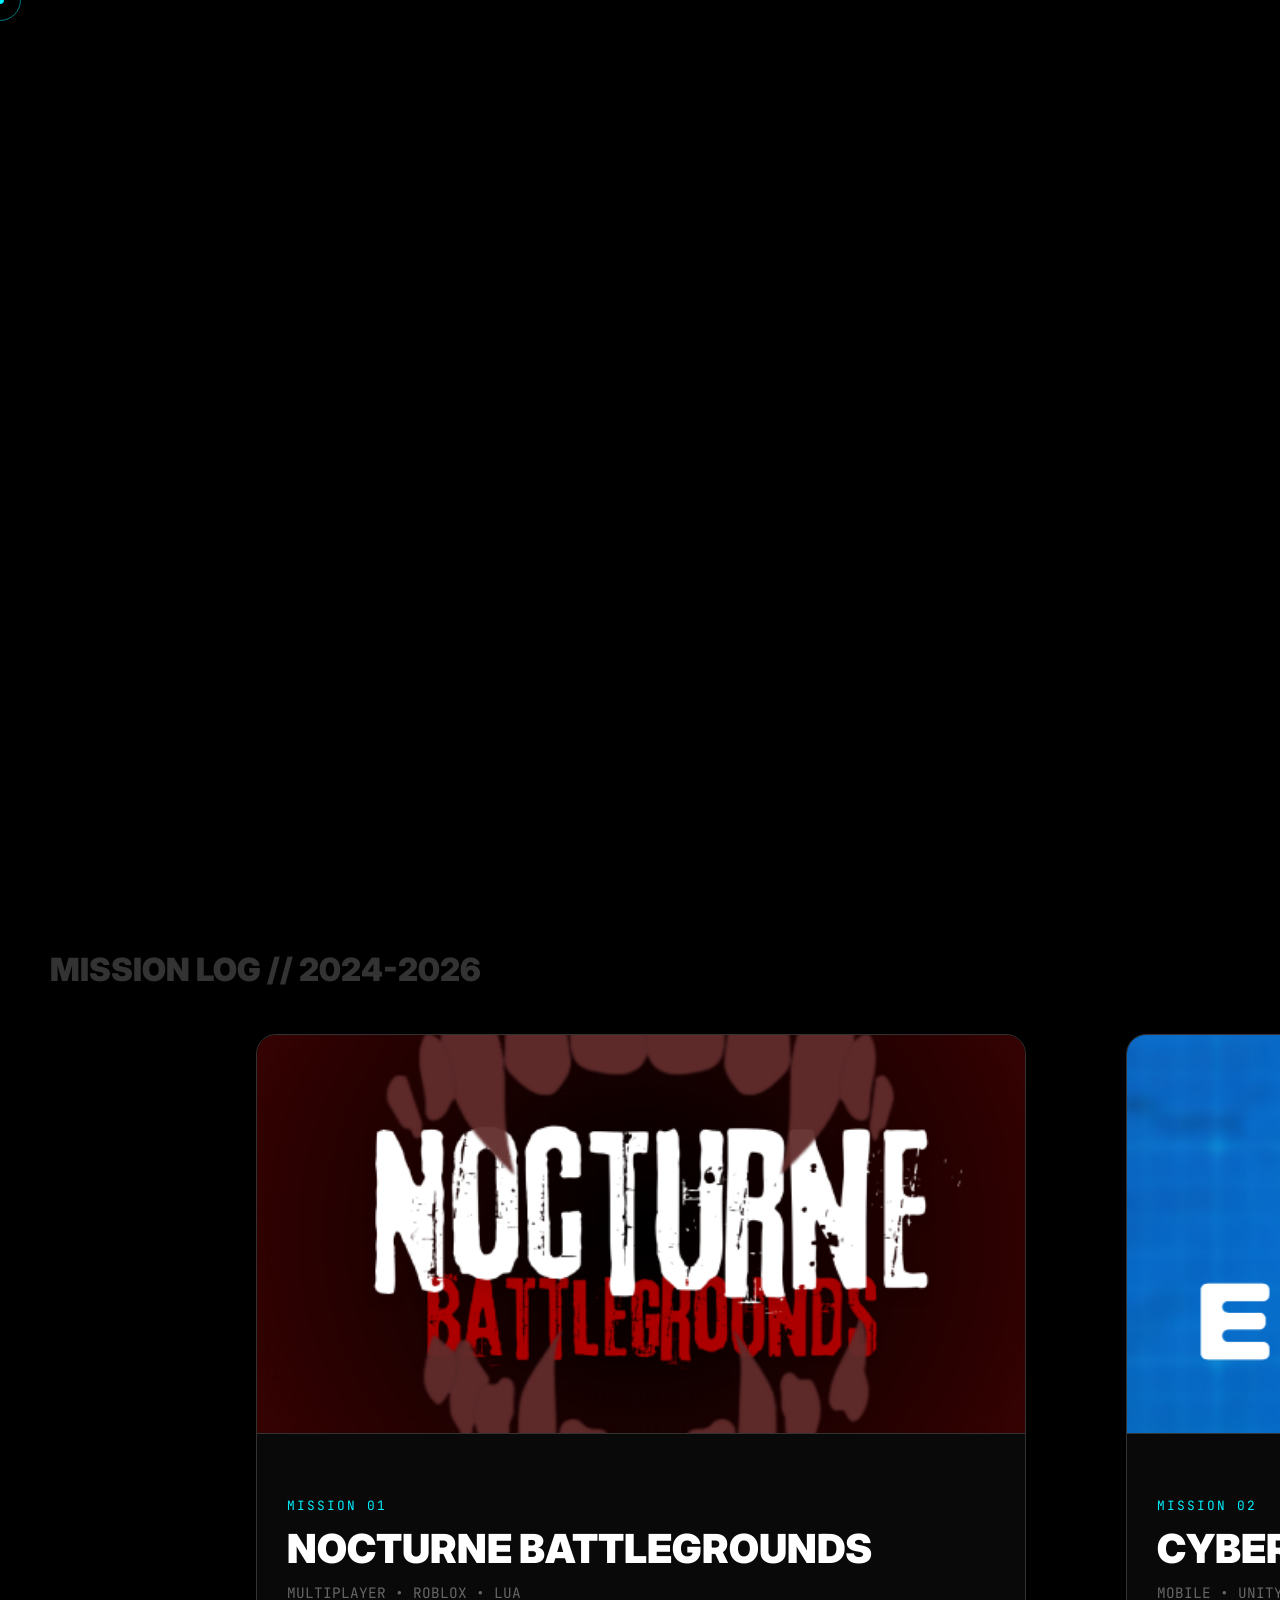
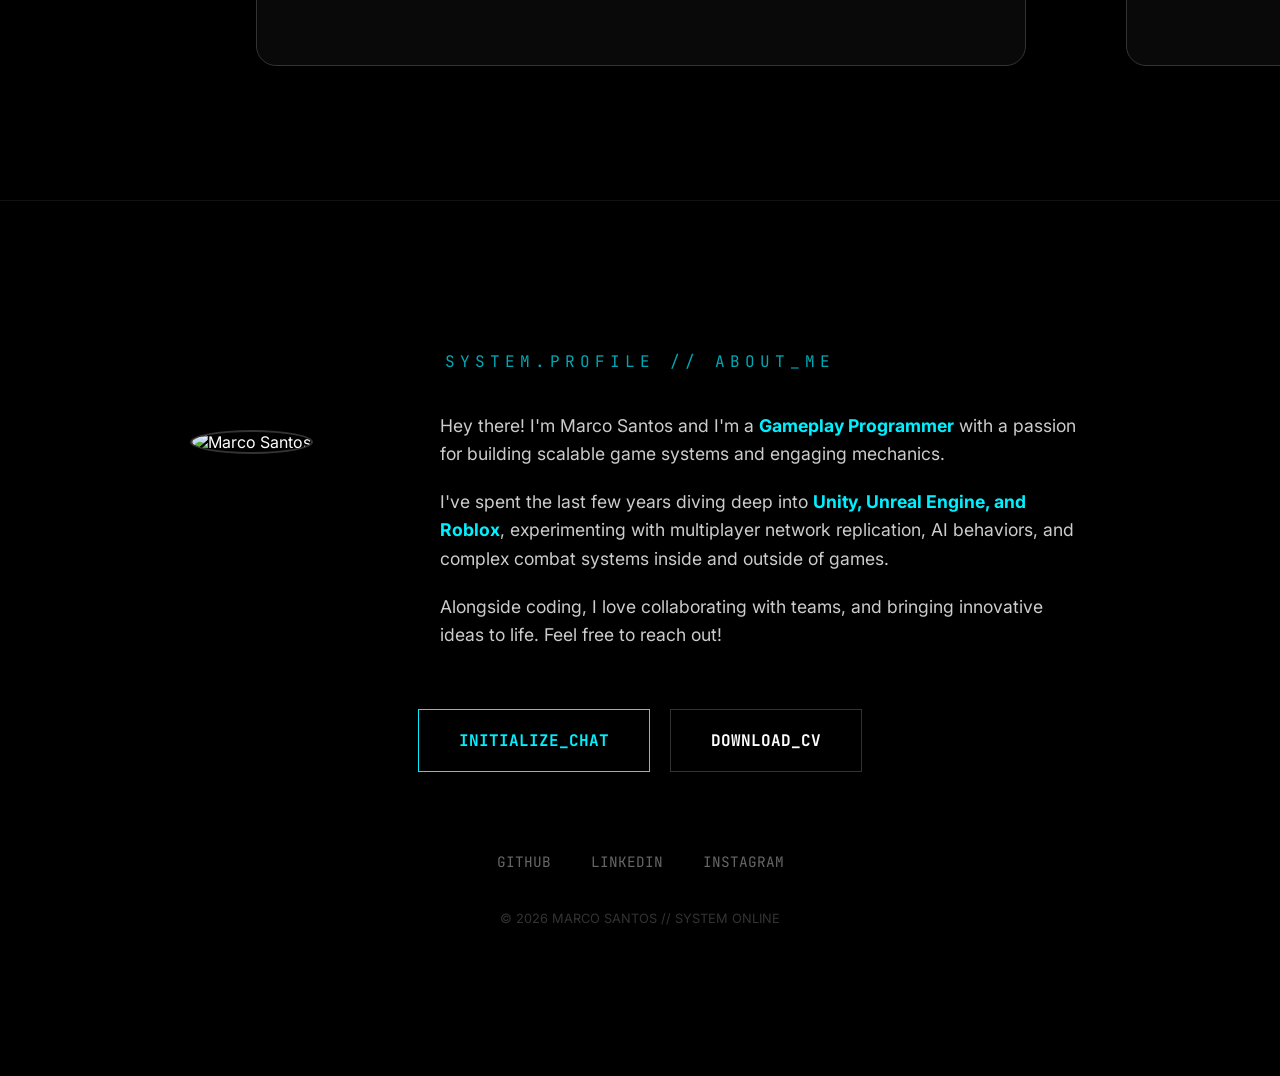
==== index.html @ 6dc05b07 "Mobile Index v2" ====
<!DOCTYPE html>
<html lang="pt">
<head>
    <meta charset="UTF-8">
    <meta name="viewport" content="width=device-width, initial-scale=1.0">
    <title>Marco Santos | Gameplay Programmer</title>
    
    <link rel="preconnect" href="https://fonts.googleapis.com">
    <link href="https://fonts.googleapis.com/css2?family=Inter:wght@900&family=JetBrains+Mono:wght@400;700&display=swap" rel="stylesheet">
    
    <script src="https://cdnjs.cloudflare.com/ajax/libs/gsap/3.12.2/gsap.min.js"></script>
    <script src="https://cdnjs.cloudflare.com/ajax/libs/gsap/3.12.2/ScrollTrigger.min.js"></script>

    <style>
        /* --- 1. BASE --- */
        body {
            margin: 0; padding: 0;
            background-color: #000000;
            color: white;
            font-family: 'Inter', sans-serif;
            overflow-x: hidden; /* Importante para o scroll horizontal não criar barra em baixo */
            opacity: 0; animation: fadeInPage 1.5s ease-out forwards;
        }

        @keyframes fadeInPage { to { opacity: 1; } }

        /* --- 2. HERO WRAPPER (INTRO) --- */
        .hero-wrapper {
            height: 100vh;
            width: 100%;
            position: relative;
            display: flex;
            justify-content: center;
            align-items: flex-end;
            overflow: hidden;
            z-index: 10; /* Fica por cima inicialmente */
        }

        .loading-screen {
            position: fixed; top: 0; left: 0; width: 100%; height: 100%;
            background: #000; z-index: 9999;
            display: flex; justify-content: center; align-items: center;
            transition: opacity 0.5s ease; pointer-events: none;
        }
        .loading-bar {
            width: 0%; height: 2px; background: #00f0ff;
            box-shadow: 0 0 10px #00f0ff;
            transition: width 0.5s ease;
        }

        /* Elementos da Intro (Iguais ao anterior) */
        .spotlight {
            position: absolute;
            top: 50%;
            left: 50%;
            transform: translate(-50%, -50%);
            width: 750px;
            height: 750px;
            border-radius: 50%;
            pointer-events: none;
            z-index: 0;

            background: radial-gradient(
                circle,
                rgba(0, 80, 255, 0.6) 0%,
                rgba(0, 80, 255, 0.4) 30%,
                rgba(0, 80, 255, 0.15) 55%,
                transparent 70%
            );
        }
        .character-container {
            position: relative; z-index: 1; height: 90vh; width: auto;
            display: flex; align-items: flex-end; pointer-events: none; will-change: transform;
        }
        .character-img { height: 100%; width: auto; filter: drop-shadow(0 0 15px rgba(0,0,0,0.9)); }
        
        .hero-title {
            position: absolute;
            top: 45%;
            left: 0;           /* Encosta à esquerda */
            width: 100%;       /* Ocupa a largura total do ecrã */
            text-align: center; /* O texto centra-se automaticamente */
            transform: translateY(-50%); /* Centra só verticalmente */
            
            /* O resto mantém igual */
            font-size: 18vw; 
            line-height: 0.8; 
            margin: 0; 
            color: #ffffff;
            z-index: 2; 
            white-space: nowrap; 
            pointer-events: none;
            will-change: transform;
        }
        .role-badge {
            position: absolute; 
            bottom: 120px; /* Mudado de 50px para 120px para dar espaço à seta */
            left: 22%; 
            transform: translateX(-50%);
            z-index: 3; 
            font-family: 'JetBrains Mono', monospace; 
            color: #00f0ff;
            font-size: 1rem; 
            letter-spacing: 4px; 
            text-shadow: 0 0 10px rgba(0, 240, 255, 0.5);
        }
        /* Card FM */
        .profile-card {
            position: absolute; top: 50%; right: 15%; transform: translateY(-50%);
            width: 350px; opacity: 0; z-index: 4; font-family: 'JetBrains Mono', monospace;
        }
        .profile-header { border-bottom: 2px solid #00f0ff; margin-bottom: 20px; padding-bottom: 10px; }
        .profile-name { font-size: 1.5rem; font-weight: 700; color: white; }
        .profile-sub { font-size: 0.8rem; color: #888; letter-spacing: 2px; }
        .skills-list { display: flex; flex-wrap: wrap; gap: 10px; }
        .skill-tag {
            background: rgba(0, 240, 255, 0.1); border: 1px solid #00f0ff; color: #00f0ff;
            padding: 8px 12px; font-size: 0.9rem; font-weight: bold; border-radius: 4px;
        }

        /* --- 3. NOVA SECÇÃO: PROJETOS (HORIZONTAL) --- */
        .projects-section {
            width: 100%;
            height: 100vh; /* Ocupa o ecrã todo */
            background-color: #000000; /* Um pouco mais escuro para contraste */
            display: flex;
            align-items: center;
            overflow: hidden; /* Esconde o que está fora do ecrã */
            position: relative;
            z-index: 5;
            transition: background-color 1s ease; 
            perspective: 1000px; /* Necessário para o 3D Tilt */
        }

        .code-particles-container {
            position: absolute; top: 0; left: 0; width: 100%; height: 100%;
            pointer-events: none; z-index: 1; overflow: hidden;
        }

        .code-particle {
            position: absolute;
            color: rgba(0, 240, 255, 0.15);
            font-family: 'JetBrains Mono', monospace; font-size: 0.8rem;
            user-select: none; white-space: nowrap;
        }

        .section-header {
            position: absolute;
            top: 50px; left: 50px;
            font-family: 'Inter', sans-serif;
            font-size: 2rem;
            color: #333;
            text-transform: uppercase;
            font-weight: 900;
            z-index: 20;
        }

        /* O contentor comprido que vai deslizar */
        .horizontal-wrapper {
            display: flex;
            gap: 100px; /* Espaço entre cartões */
            width: max-content;
        }

        /* NOVO: Estilo para os Links (<a>) que envolvem os cartões */
        .horizontal-wrapper > a {
            display: block;        /* Comporta-se como uma caixa */
            text-decoration: none; /* Remove sublinhados */
            flex-shrink: 0;        /* Impede que encolham */
            outline: none;
        }

        /* As margens de alinhamento passam para os LINKS */
        .horizontal-wrapper > a:first-child {
            margin-left: 20vw; /* Empurra o primeiro link */
        }

        .horizontal-wrapper > a:last-child {
            margin-right: 20vw; /* Dá espaço ao último link */
        }

        /* O Cartão do Jogo */
        .game-card {
            width: 60vw; /* Largura grande */
            max-width: 800px;
            height: 70vh;
            background: #0a0a0a;
            border: 1px solid #333;
            border-radius: 20px;
            position: relative;
            display: flex;
            flex-direction: column;
            transition: transform 0.3s;
            overflow: hidden;
            flex-shrink: 0; /* Impede que encolham */
            transform-style: preserve-3d; /* Permite elementos 3D */
            z-index: 10; /* Garante que fica à frente das partículas */
            will-change: transform;
            background: rgba(10, 10, 10, 0.95); /* Ligeiramente transparente para ver o glow */
            margin: 0 !important;
        }

        .game-card:first-child {
            margin-left: 20vw; /* (100vw ecrã - 60vw cartão) / 2 = 20vw */
        }

        /* 3. Empurra o ÚLTIMO cartão para ter espaço no fim */
        .game-card:last-child {
            margin-right: 20vw;
        }

        .game-card:hover { border-color: #00f0ff; box-shadow: 0 0 30px rgba(0, 240, 255, 0.1); }

        /* Imagem do Jogo */
        .game-image {
            height: 70%;
            width: 100%;
            background-color: #151515; /* Cor de fundo caso não tenhas img ainda */
            background-size: cover;
            background-position: center;
            border-bottom: 1px solid #333;
        }

        /* Info do Jogo */
        .game-info {
            padding: 30px;
            height: 30%;
            display: flex;
            flex-direction: column;
            justify-content: center;
            font-family: 'JetBrains Mono', monospace;
        }

        .game-number { color: #00f0ff; font-size: 0.8rem; letter-spacing: 2px; margin-bottom: 10px; }
        .game-title { font-family: 'Inter', sans-serif; font-size: 2.5rem; font-weight: 900; margin: 0; color: white; text-transform: uppercase; }
        .game-tags { margin-top: 10px; color: #666; font-size: 0.9rem; }

        /* Adiciona isto ao CSS */

        /* Otimização para a Silhueta e Títulos */
        .character-container, .character-img, .hero-title, .spotlight {
            /* Diz ao browser que isto vai mexer, para ele preparar a renderização */
            will-change: transform;
            /* Evita tremores em ecrãs de alta resolução */
            backface-visibility: hidden;
            -webkit-font-smoothing: antialiased;
        }

        /* Otimização para os Cartões dos Jogos (Scroll Horizontal) */
        .game-card {
            will-change: transform;
            /* Garante que o cartão está numa camada separada */
            transform: translateZ(0); 
        }

        /* --- SECÇÃO 4: FOOTER --- */
    .footer-section {
        width: 100%;
        height: auto;
        background-color: #000000;
        position: relative;
        z-index: 10;
        
        /* MUDANÇA 1: Puxa o footer para cima para comer o espaço vazio dos projetos */
        /* Como os cartões ocupam 70vh, sobram 15vh em baixo. Puxamos -15vh para colar. */
        margin-top: -50vh; 
        
        /* MUDANÇA 2: Reduzimos o padding do topo para o texto não ficar longe */
        padding: 50px 0 100px 0; 
        
        display: flex;
        justify-content: center;
        border-top: 1px solid #111; /* Opcional: Linha subtil a separar */
    }

    .footer-content {
        text-align: center;
        width: 100%;
        max-width: 1200px;
    }

    .footer-header {
        font-family: 'JetBrains Mono', monospace;
        color: #00f0ff;
        font-size: 1rem;
        letter-spacing: 5px;
        margin-bottom: 20px;
        opacity: 0.7;
    }

    .footer-cta {
        font-size: 8vw; /* Gigante e responsivo */
        line-height: 0.9;
        margin: 0 0 50px 0;
        color: white;
        text-transform: uppercase;
        font-weight: 900;
    }

    /* BOTÕES */
    .footer-actions {
        display: flex;
        justify-content: center;
        gap: 20px;
        margin-bottom: 80px;
    }

    .action-btn {
        position: relative;
        padding: 20px 40px;
        font-family: 'JetBrains Mono', monospace;
        text-decoration: none;
        font-weight: bold;
        text-transform: uppercase;
        overflow: hidden;
        transition: 0.3s;
        border: 1px solid #333;
    }

    /* Botão Principal (Email) */
    .primary {
        background: transparent;
        color: #00f0ff;
        border-color: #00f0ff;
    }

    .primary:hover {
        background: #00f0ff;
        color: #000;
        box-shadow: 0 0 30px rgba(0, 240, 255, 0.4);
    }

    /* Botão Secundário (CV) */
    .secondary {
        background: transparent;
        color: white;
    }

    .secondary:hover {
        background: white;
        color: black;
    }

    /* LINKS SOCIAIS */
    .social-links {
        display: flex;
        justify-content: center;
        gap: 40px;
        margin-bottom: 40px;
    }

    .social-item {
        color: #666;
        text-decoration: none;
        font-family: 'JetBrains Mono', monospace;
        font-size: 0.9rem;
        transition: 0.3s;
    }

    .social-item:hover {
        color: white;
        text-shadow: 0 0 10px white;
    }

    .copyright {
        font-family: 'Inter', sans-serif;
        color: #333;
        font-size: 0.8rem;
    }
    /* --- CORREÇÃO DO FOOTER (Prioridade) --- */
    .footer-section {
        /* Removemos qualquer height fixa para não haver buracos */
        height: auto; 
        min-height: 50vh;
        padding: 150px 0; /* Espaço generoso mas controlado */
        background-color: #000000;
    }

    /* --- ESTILOS DO ABOUT ME NO FOOTER --- */
        .about-container {
            display: flex;
            align-items: center;
            justify-content: center;
            gap: 50px; /* Espaço entre a foto e o texto */
            margin: 40px auto 60px auto;
            max-width: 900px;
            text-align: left;
        }

        .about-image-wrapper {
            flex-shrink: 0; /* Impede a imagem de encolher */
            width: 200px;
            height: 200px;
            position: relative;
        }

        .about-image {
            width: 100%;
            height: 100%;
            object-fit: cover; /* Mantém a imagem proporcional sem a distorcer */
            border-radius: 50%;
            border: 2px solid #333;
            transition: 0.3s;
        }

        /* Efeito de brilho quando passas o rato na tua foto */
        .about-image:hover {
            border-color: #00f0ff;
            box-shadow: 0 0 30px rgba(0, 240, 255, 0.2);
        }

        .about-text {
            color: #cccccc;
            font-size: 1.1rem;
            line-height: 1.6;
            font-family: 'Inter', sans-serif;
        }

        .about-text p {
            margin-top: 0;
            margin-bottom: 20px;
        }

        .about-text p:last-child {
            margin-bottom: 0;
        }

        /* Palavras-chave destacadas a Ciano */
        .highlight {
            color: #00f0ff;
            font-weight: 700;
        }

        /* --- RESPONSIVIDADE (Para Telemóveis) --- */
        @media (max-width: 768px) {
            .about-container {
                flex-direction: column; /* Coloca a foto em cima do texto */
                text-align: center;
                gap: 30px;
                padding: 0 20px;
            }
        }

    /* --- 1. LOADING SCREEN (Barra Fina) --- */
    .loading-screen {
        position: fixed; top: 0; left: 0; width: 100%; height: 100%;
        background: #000; z-index: 9999;
        display: flex; justify-content: center; align-items: center;
        transition: opacity 0.5s ease; pointer-events: none;
    }
    .loading-bar {
        width: 0%; height: 2px; background: #00f0ff;
        box-shadow: 0 0 10px #00f0ff;
        transition: width 0.5s ease;
    }

    /* --- 2. CURSOR MIRA (Crosshair) --- */
    body { cursor: none; } /* Esconde a seta normal */
    
    .cursor-dot, .cursor-outline {
        position: fixed; top: 0; left: 0;
        transform: translate(-50%, -50%);
        pointer-events: none; z-index: 99999;
        border-radius: 50%; mix-blend-mode: difference;
    }
    .cursor-dot { width: 8px; height: 8px; background: #00f0ff; }
    .cursor-outline { 
        width: 40px; height: 40px; 
        border: 1px solid rgba(0, 240, 255, 0.5);
        transition: width 0.2s, height 0.2s; 
    }
    
    /* Quando passas por cima de links, a mira cresce */
    body.hovering .cursor-outline { width: 60px; height: 60px; border-color: #fff; }

    /* --- 3. SCROLL HINT (Seta a saltar) --- */
    .scroll-hint {
        position: absolute; 
        bottom: 30px; 
        left: 22%; 
        transform: translateX(-50%);
        display: flex; 
        flex-direction: column; 
        align-items: center; 
        gap: 10px;
        z-index: 5; 
        opacity: 0.7;
        font-family: 'JetBrains Mono', monospace; 
        font-size: 0.7rem; 
        color: #00f0ff;

    }
    .arrow-down { animation: bounce 2s infinite; font-size: 1.2rem; }
    @keyframes bounce {
        0%, 20%, 50%, 80%, 100% {transform: translateY(0);}
        40% {transform: translateY(-10px);}
        60% {transform: translateY(-5px);}
    }

    /* --- 4. LOOT POPUP --- */
    .loot-popup {
        position: absolute; pointer-events: none;
        background: #00f0ff; color: #000; padding: 5px 10px;
        font-family: 'JetBrains Mono', monospace; font-weight: bold; font-size: 0.8rem;
        border-radius: 4px; opacity: 0; z-index: 20;
    }

/* =========================================
           MOBILE FINAL POLISH (Versão Centrada)
           ========================================= */
        @media screen and (max-width: 950px) {
            
            /* 1. GERAL - SEGURANÇA TOTAL */
            html, body {
                overflow-x: hidden !important; /* Corta tudo o que saia da largura */
                width: 100%;
                position: relative;
            }
            
            /* Remove cursor */
            .cursor-dot, .cursor-outline { display: none !important; }
            * { cursor: auto !important; }

            /* 2. HERO SECTION - CENTRAGEM PERFEITA */
            .hero-wrapper {
                height: 100vh;
                width: 100%;
                display: flex;
                flex-direction: column;
                justify-content: center;
                align-items: center;
                position: relative;
                overflow: hidden;
            }

            .hero-title {
                position: relative !important;
                top: auto !important; left: auto !important;
                transform: none !important;
                
                /* Ajuste para não cortar */
                font-size: 11vw !important; /* Um pouco menor para caber nomes longos */
                width: 90%; /* Margem de segurança lateral */
                text-align: center;
                margin: 0 auto 20px auto; /* Centrado com margem em baixo */
                line-height: 1.1;
                z-index: 10;
            }

            /* O BONECO AGORA FICA CENTRADO À FORÇA */
            .character-container {
                position: absolute !important;
                bottom: 0 !important;
                
                /* TÉCNICA DE CENTRAGEM ABSOLUTA */
                left: 50% !important;
                transform: translateX(-50%) !important;
                right: auto !important;
                top: auto !important;
                
                width: 100vw !important; /* Ocupa a largura toda */
                max-width: 600px; /* Mas não deixa ficar gigante */
                height: 55vh !important;
                opacity: 0.5;
                pointer-events: none;
                z-index: 1;
                display: flex;
                justify-content: center; /* Garante que a img dentro tb centra */
            }
            
            .character-img {
                width: auto; 
                height: 100%; 
                object-fit: contain;
            }

            .role-badge {
                position: relative !important;
                bottom: auto !important;
                left: auto !important;
                transform: none !important;
                margin-bottom: 30px; /* Espaço para as skills */
                z-index: 20;
            }

            /* SKILLS - OBRIGAR A FICAR NO ECRÃ */
/* --- CORREÇÃO DAS SKILLS (Força Bruta) --- */
            .skills-container {
                position: relative !important;
                width: 90% !important;
                display: flex !important;
                flex-wrap: wrap !important;
                justify-content: center !important;
                gap: 10px;
                margin-bottom: 20vh;
                z-index: 20;
                
                /* GARANTE QUE ESTÃO VISÍVEIS */
                opacity: 1 !important;
                visibility: visible !important;
                transform: none !important;
            }

            .skill-tag {
                font-size: 0.85rem !important;
                padding: 6px 12px !important;
                white-space: nowrap;
                
                /* ANULA O GSAP QUE AS ESCONDE */
                opacity: 1 !important;
                visibility: visible !important;
                transform: none !important; 
            }

            /* 3. PROJETOS - CORREÇÃO DO PRIMEIRO E ÚLTIMO */
/* --- CORREÇÃO DOS PROJETOS --- */
            .projects-section {
                height: auto !important;
                display: block !important;
                padding: 40px 0 !important;
                overflow: hidden;
            }

            .horizontal-wrapper {
                display: flex !important;
                flex-direction: column !important; /* Lista Vertical */
                width: 100% !important;
                transform: none !important; /* Ignora scroll lateral */
                padding: 0 !important;
                gap: 40px;
            }

            .game-card {
                /* FORÇA O TAMANHO REAL */
                width: 90% !important;
                height: 450px !important;
                margin: 0 auto !important; /* Centrado */
                
                /* Anula animações de tamanho/blur */
                transform: none !important; 
                opacity: 1 !important;
                filter: none !important;
            }

            /* Títulos dos jogos ajustados */
            .game-info h2 { font-size: 1.8rem; }

            /* 4. FOOTER */
            .about-container {
                flex-direction: column !important;
                gap: 20px;
                padding: 0 20px;
            }
            .about-image-wrapper { width: 140px; height: 140px; }
            .about-text { text-align: center; }
        }

    </style>
</head>
<body>
    
    <meta name="viewport" content="width=device-width, initial-scale=1.0">

    <div class="loading-screen">
        <div class="loading-bar"></div>
    </div>

    <div class="cursor-dot"></div>
    <div class="cursor-outline"></div>

    <div class="hero-wrapper">
        <div class="spotlight"></div>
        <div class="character-container">
            <img src="Fotos/Foto2Silhueta.png" class="character-img" alt="Silhueta">
        </div>
        <h1 class="hero-title">MARCO<br>SANTOS</h1>
        <div class="role-badge">GAMEPLAY PROGRAMMER</div>

        <div class="profile-card">
            <div class="profile-header">
                <div class="profile-name">MARCO SANTOS</div>
                <div class="profile-sub">GAMEPLAY PROGRAMMER</div>
            </div>
            <div class="skills-list">
                <div class="skill-tag">UNITY</div>
                <div class="skill-tag">UNREAL ENGINE</div>
                <div class="skill-tag">ROBLOX</div>
                <div class="skill-tag">C#</div>
                <div class="skill-tag">BLUEPRINT</div>
                <div class="skill-tag">LUAU</div>
            </div>
        </div>

        <div class="scroll-hint">
            <span>SCROLL TO START</span>
            <div class="arrow-down">↓</div>
        </div>
    </div>

    <section class="projects-section">
        <div class="code-particles-container"></div>
        <div class="section-header">MISSION LOG // 2024-2026</div>
        
        <div class="horizontal-wrapper">

            <a href="nocturne.html" style="text-decoration: none;">
            <div class="game-card" data-color="rgba(131, 65, 62, 1)"> <div class="game-image" style="background-image: url('NocturneBattlegrounds/logo.png');"></div>
                <div class="game-info">
                    <div class="game-number">MISSION 01</div>
                    <h2 class="game-title">NOCTURNE BATTLEGROUNDS</h2>
                    <div class="game-tags">MULTIPLAYER • ROBLOX • LUA</div>
                </div>
            </div>
            </a>

            <a href="cyber.html" style="text-decoration: none;">
            <div class="game-card" data-color="rgba(7, 115, 205, 0.6)">
                <div class="game-image" style="background-image: url('CyberEngineer/CyberEnginner.png');"></div>
                <div class="game-info">
                    <div class="game-number">MISSION 02</div>
                    <h2 class="game-title">CYBER ENGINEER</h2>
                    <div class="game-tags">MOBILE • UNITY • C#</div>
                </div>
            </div>
            </a>

            <a href="savestate.html" style="text-decoration: none;">
            <div class="game-card" data-color="rgba(239, 193, 210, 0.75)">
                <div class="game-image" style="background-image: url('SaveState/SaveState.png');"></div>
                <div class="game-info">
                    <div class="game-number">MISSION 03</div>
                    <h2 class="game-title">SAVE STATE</h2>
                    <div class="game-tags">COZY • UNREAL ENGINE • BLUEPRINT</div>
                </div>
            </div>
            </a>

            <a href="lusiada1.html" style="text-decoration: none;">
            <div class="game-card" data-color="rgba(51, 38, 39, 1)">
                <div class="game-image" style="background-image: url('Lusiada-1/Lusiada1.png'); background-position: center 10%;"></div>
                <div class="game-info">
                    <div class="game-number">MISSION 04</div>
                    <h2 class="game-title">LUSIADA-1</h2>
                    <div class="game-tags">NARRATIVE • UNITY • C#</div>
                </div>
            </div>
            </a>

        </div>
    </section>

    <div style="height: 50vh; background: #020202;"></div>

    <footer class="footer-section">
            <div class="footer-content">
                <div class="footer-header">SYSTEM.PROFILE // ABOUT_ME</div>
                
                <div class="about-container">
                    <div class="about-image-wrapper">
                        <img src="Fotos/TuaFotoAqui.png" alt="Marco Santos" class="about-image">
                    </div>
                    
                    <div class="about-text">
                        <p>Hey there! I'm Marco Santos and I'm a <strong class="highlight">Gameplay Programmer</strong> with a passion for building scalable game systems and engaging mechanics.</p>
                        
                        <p>I've spent the last few years diving deep into <strong class="highlight">Unity, Unreal Engine, and Roblox</strong>, experimenting with multiplayer network replication, AI behaviors, and complex combat systems inside and outside of games.</p>
                        
                        <p>Alongside coding, I love collaborating with teams, and bringing innovative ideas to life. Feel free to reach out!</p>
                    </div>
                </div>
                
                <div class="footer-actions">
                    <a href="mailto:marcosantos@email.com" class="action-btn primary">
                        <span class="btn-text">INITIALIZE_CHAT</span>
                    </a>
                    <div class="loot-popup">+1 EMAIL COPIED</div>
                    <a href="cv.pdf" target="_blank" class="action-btn secondary">
                        <span class="btn-text">DOWNLOAD_CV</span>
                    </a>
                </div>

                <div class="social-links">
                    <a href="https://github.com/koll11" target="_blank" class="social-item">GITHUB</a>
                    <a href="https://www.linkedin.com/in/marco-santos-3a45b528a" target="_blank" class="social-item">LINKEDIN</a>
                    <a href="https://www.instagram.com/koll_11" class="social-item">INSTAGRAM</a>
                </div>
                <div class="copyright">© 2026 MARCO SANTOS // SYSTEM ONLINE</div>
            </div>
        </footer>

    <script>
        gsap.registerPlugin(ScrollTrigger);

    // LOADING: Simula carregamento
    const loadingBar = document.querySelector('.loading-bar');
    const loadingScreen = document.querySelector('.loading-screen');
    
    // Anima a barra assim que o script corre
    gsap.to(loadingBar, { width: "100%", duration: 1.5, ease: "power2.inOut" });

    window.addEventListener("load", () => {
        
        // 1. FECHAR LOADING SCREEN (Sem breaks)
        gsap.to(loadingScreen, { opacity: 0, duration: 0.5, delay: 0.5, onComplete: () => loadingScreen.remove() });

        // --- REFERÊNCIAS GERAIS ---
        const cursorDot = document.querySelector('.cursor-dot');
        const cursorOutline = document.querySelector('.cursor-outline');
        
        // 2. CURSOR MIRA
        window.addEventListener("mousemove", (e) => {
            const posX = e.clientX;
            const posY = e.clientY;
            
            // Ponto segue instantâneo
            cursorDot.style.left = `${posX}px`;
            cursorDot.style.top = `${posY}px`;
            
            // Círculo segue com delay (efeito "smooth")
            cursorOutline.animate({ left: `${posX}px`, top: `${posY}px` }, { duration: 500, fill: "forwards" });
        });

        // Detetar Links para aumentar a mira
        const links = document.querySelectorAll('a, .game-card');
        links.forEach(link => {
            link.addEventListener('mouseenter', () => document.body.classList.add('hovering'));
            link.addEventListener('mouseleave', () => document.body.classList.remove('hovering'));
        });

        // 3. ANIMAÇÃO HERO (Com Seta a desaparecer)

        let mm = gsap.matchMedia();

        const charContainer = document.querySelector('.character-container');
        const charImg = document.querySelector('.character-img');
        const light = document.querySelector('.spotlight');
        const title = document.querySelector('.hero-title');
        const badge = document.querySelector('.role-badge');
        const profileCard = document.querySelector('.profile-card');
        
        gsap.set(title, { 
            position: "absolute",
            left: "50%", 
            top: "45%", 
            xPercent: -50,
        });

        // Força a luz a ir para o centro exato
        gsap.set(light, { 
            position: "absolute",
            left: "50%", 
            top: "50%", 
            xPercent: -50, 
            yPercent: -50 
        });

        gsap.set(badge, { 
            bottom: "120px" 
        });
        // ---------------------

        mm.add("(min-width: 800px)", () => {

        let tl = gsap.timeline({
            scrollTrigger: {
                trigger: ".hero-wrapper", start: "top top", end: "+=100%", 
                scrub: 1, pin: true, anticipatePin: 1
            }
        });

        // Remove a seta logo ao início
        tl.to(".scroll-hint", { opacity: 0, duration: 0.2 }, 0);
        
        tl.set(charContainer, { zIndex: 10, immediateRender: false }, 0);
        tl.to(charImg, { x: -window.innerWidth * 0.25, duration: 1 }, 0);
        tl.to(light, { x: -window.innerWidth * 0.25, xPercent: -50, duration: 1 }, 0);
        tl.to(title, { y: -300, opacity: 0, duration: 0.8 }, 0);
        tl.to(badge, { opacity: 0, duration: 0.2 }, 0);
        tl.to(profileCard, { opacity: 1, x: -50, duration: 0.8 }, 0.2);

        // 4. SKILLS "POP-POP-POP" (Stagger)
        // Faz as tags aparecerem uma a uma
        tl.from(".skill-tag", {
            y: 20, opacity: 0, scale: 0.5,
            duration: 0.3, stagger: 0.1, ease: "back.out(1.7)"
        }, 0.5);
        });

        mm.add("(max-width: 799px)", () => {
            let tl = gsap.timeline({
                scrollTrigger: {
                    trigger: ".hero-wrapper", start: "top top", end: "bottom top",
                    scrub: 1
                    // Nota: Removi o 'pin: true' para ser mais fluido no telemóvel
                }
            });

            // No telemóvel, em vez de ir para a esquerda, o boneco só desvanece um pouco
            tl.to(charContainer, { opacity: 0, y: -50, duration: 1 }, 0);
            tl.to(title, { opacity: 0, y: -50, duration: 0.5 }, 0);
            tl.to(badge, { opacity: 0, duration: 0.5 }, 0);
            
            // As skills aparecem logo carregadas ou com animação simples
            gsap.from(".skill-tag", {
                y: 20, opacity: 0, duration: 0.5, stagger: 0.1, delay: 0.5
            });
        });

        // 5. PROJETOS (Scroll Horizontal + Ambilight + Cores)

        let mm2 = gsap.matchMedia();

        mm2.add("(min-width: 800px)", () => {
        
        const projectSection = document.querySelector(".projects-section");
        const wrapper = document.querySelector(".horizontal-wrapper");
        const cards = gsap.utils.toArray(".game-card");

        function getScrollAmount() {
                // Seleciona o último cartão
                let lastCard = cards[cards.length - 1];
                
                // CORREÇÃO: Pegamos no PAI do cartão (o link <a>) para saber a posição real na régua
                let parentLink = lastCard.parentElement; 
                
                // Calculamos o centro baseados no Link, não no cartão interior
                let lastLinkCenter = parentLink.offsetLeft + (parentLink.offsetWidth / 2);
                let centerScreen = window.innerWidth / 2;
                
                return -(lastLinkCenter - centerScreen);
        }

        let projectTl = gsap.timeline({
            scrollTrigger: {
                trigger: ".projects-section", pin: true, scrub: 1, invalidateOnRefresh: true,
                end: () => "+=" + wrapper.scrollWidth,
                onLeave: () => gsap.to(projectSection, { backgroundColor: "#000000", duration: 0.5 }),
                onLeaveBack: () => gsap.to(projectSection, { backgroundColor: "#000000", duration: 0.5 }),
                onEnter: () => gsap.to(projectSection, { backgroundColor: "#000000", duration: 0.1 })
            }
        });

        projectTl.to(wrapper, { x: getScrollAmount, ease: "none" });

        cards.forEach((card) => {
            const color = card.getAttribute("data-color");
            ScrollTrigger.create({
                trigger: card, containerAnimation: projectTl, start: "left 60%", end: "right 40%",
                onEnter: () => gsap.to(projectSection, { backgroundColor: color, duration: 0.5, overwrite: "auto" }),
                onEnterBack: () => gsap.to(projectSection, { backgroundColor: color, duration: 0.5, overwrite: "auto" }),
            });
        });

        // 3D TILT
        cards.forEach(card => {
            card.addEventListener("mousemove", (e) => {
                const rect = card.getBoundingClientRect();
                const x = (e.clientX - rect.left) / rect.width - 0.5;
                const y = (e.clientY - rect.top) / rect.height - 0.5;
                gsap.to(card, { rotationY: x * 20, rotationX: -y * 20, transformPerspective: 1000, ease: "power1.out", duration: 0.5 });
            });
            card.addEventListener("mouseleave", () => {
                gsap.to(card, { rotationY: 0, rotationX: 0, duration: 1, ease: "elastic.out(1, 0.5)" });
            });
        });
    });

        // 6. BOTÕES MAGNÉTICOS + LOOT POPUP
        const btns = document.querySelectorAll('.action-btn');
        
        btns.forEach(btn => {
            // Efeito Magnético
            btn.addEventListener('mousemove', (e) => {
                const rect = btn.getBoundingClientRect();
                const x = e.clientX - rect.left - rect.width / 2;
                const y = e.clientY - rect.top - rect.height / 2;
                
                // Botão move-se 30% da distância do rato (atração)
                gsap.to(btn, { x: x * 0.3, y: y * 0.3, duration: 0.3, ease: "power2.out" });
            });
            
            btn.addEventListener('mouseleave', () => {
                gsap.to(btn, { x: 0, y: 0, duration: 0.5, ease: "elastic.out(1, 0.5)" });
            });

            // Loot Popup (Só no botão de Email)
            if(btn.href.includes('mailto')) {
                btn.addEventListener('click', (e) => {
                    e.preventDefault(); // Impede abrir o email logo para veres o efeito
                    
                    // Copia Email
                    navigator.clipboard.writeText("marco7santos@gmail.com");
                    
                    // Animação do Loot
                    const popup = document.querySelector('.loot-popup');
                    // Posiciona onde clicaste
                    gsap.set(popup, { x: 0, y: 0, opacity: 1 });
                    // Flutua para cima e desaparece
                    gsap.fromTo(popup, 
                        { y: 0, opacity: 1 },
                        { y: -50, opacity: 0, duration: 1.5, ease: "power2.out" }
                    );
                });
            }
        });

        // 7. FOOTER REVEAL
        gsap.from(".footer-content", {
            y: 50, opacity: 0, duration: 1,
            scrollTrigger: {
                trigger: ".footer-cta", start: "top 85%", toggleActions: "play none none reverse"
            }
        });

        ScrollTrigger.refresh();
        });

    </script>
</body>
</html>
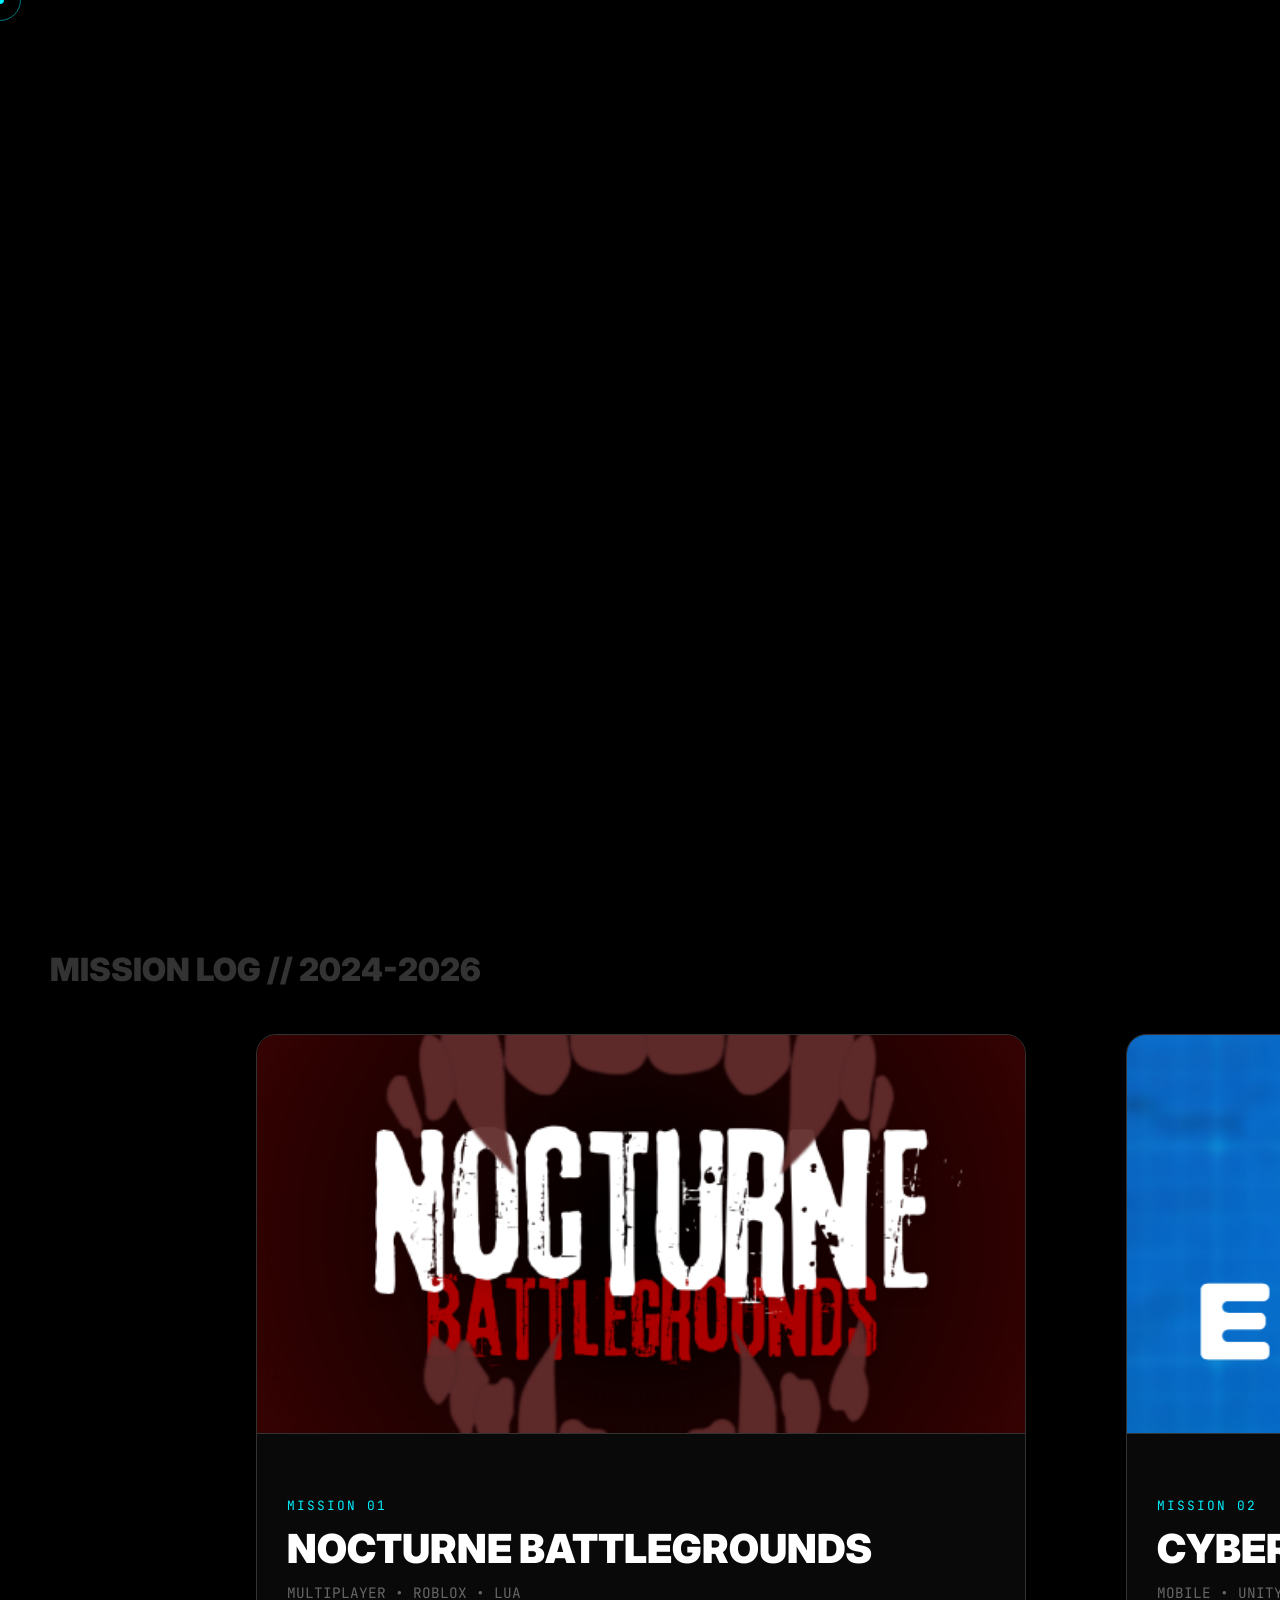
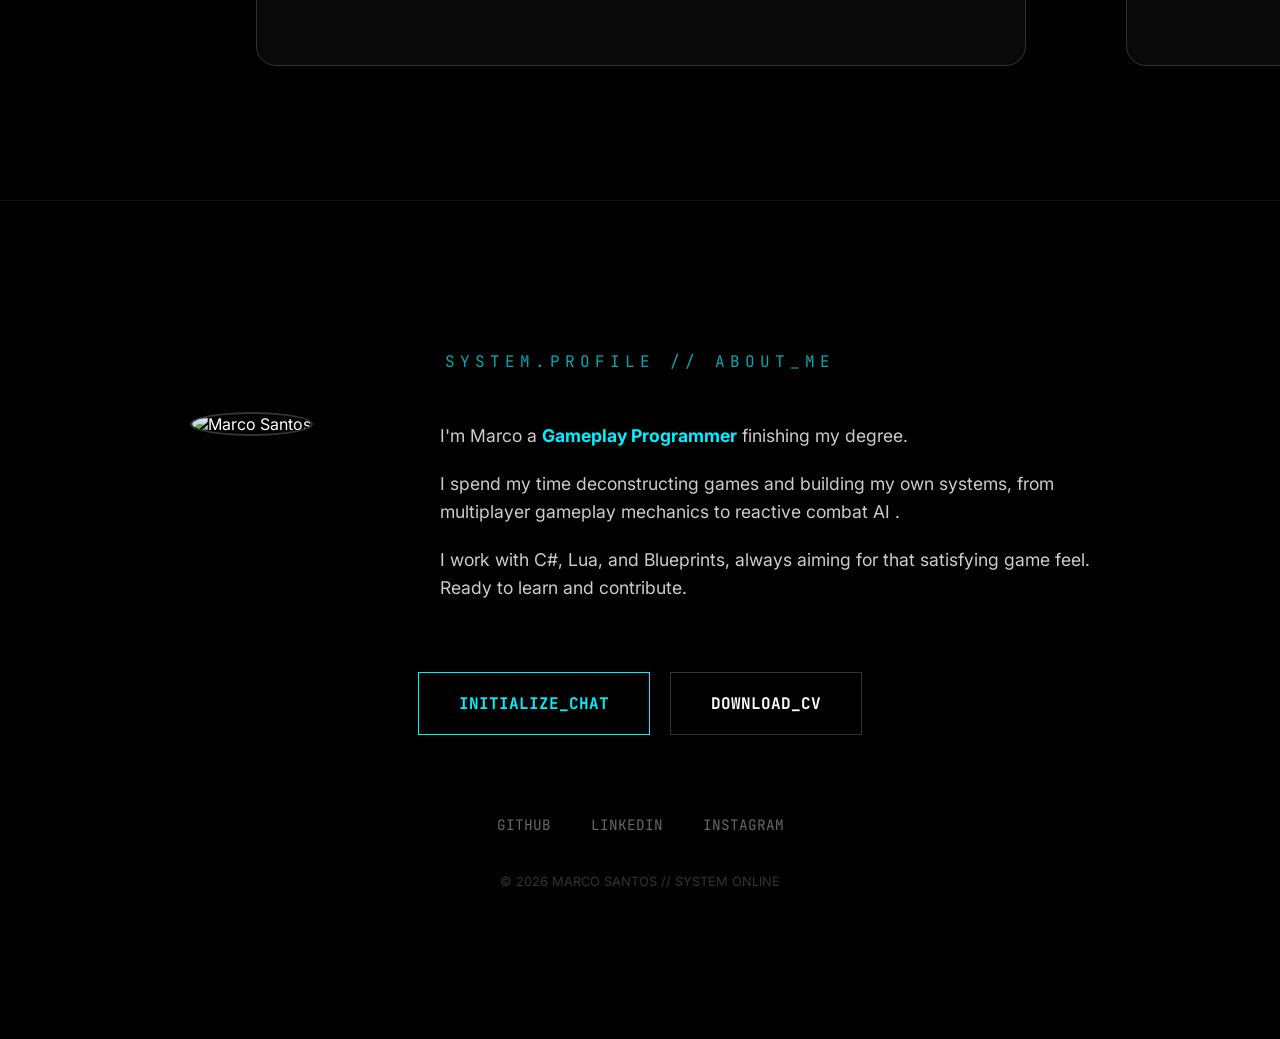
==== commit 370f7a73: "LastUpdate" ====
--- a/index.html
+++ b/index.html
@@ -118,6 +118,11 @@
             padding: 8px 12px; font-size: 0.9rem; font-weight: bold; border-radius: 4px;
         }
 
+        /* Skills Container para Mobile */
+        .skills-container {
+            display: none;
+        }
+
         /* --- 3. NOVA SECÇÃO: PROJETOS (HORIZONTAL) --- */
         .projects-section {
             width: 100%;
@@ -271,12 +276,16 @@
         display: flex;
         justify-content: center;
         border-top: 1px solid #111; /* Opcional: Linha subtil a separar */
+        box-sizing: border-box;
+        left: 0;
+        right: 0;
     }
 
     .footer-content {
         text-align: center;
         width: 100%;
         max-width: 1200px;
+        margin: 0 auto;
     }
 
     .footer-header {
@@ -579,80 +588,159 @@
                 bottom: auto !important;
                 left: auto !important;
                 transform: none !important;
-                margin-bottom: 30px; /* Espaço para as skills */
+                margin-bottom: 20px; /* Espaço para as skills */
                 z-index: 20;
             }
 
-            /* SKILLS - OBRIGAR A FICAR NO ECRÃ */
-/* --- CORREÇÃO DAS SKILLS (Força Bruta) --- */
+            /* PROFILE CARD ESCONDIDA NO MOBILE */
+            .profile-card {
+                display: none !important;
+            }
+
+            /* SKILLS - MOSTRAR NO MOBILE */
             .skills-container {
-                position: relative !important;
-                width: 90% !important;
                 display: flex !important;
+                opacity: 1 !important;
+                visibility: visible !important;
                 flex-wrap: wrap !important;
                 justify-content: center !important;
-                gap: 10px;
-                margin-bottom: 20vh;
-                z-index: 20;
-                
-                /* GARANTE QUE ESTÃO VISÍVEIS */
+                gap: 8px !important;
+                width: 90% !important;
+                margin: 0 auto 30px auto !important;
+                position: relative !important;
+                transform: none !important;
+                z-index: 100 !important;
+            }
+
+            .skill-tag {
+                background: rgba(0, 0, 0, 0.8) !important;
+                border: 1px solid #00f0ff !important;
+                color: #00f0ff !important;
+                font-family: monospace !important;
+                font-size: 0.75rem !important;
+                font-weight: bold !important;
+                text-transform: uppercase !important;
+                padding: 6px 10px !important;
+                border-radius: 4px !important;
+                white-space: nowrap !important;
                 opacity: 1 !important;
                 visibility: visible !important;
                 transform: none !important;
             }
 
-            .skill-tag {
-                font-size: 0.85rem !important;
-                padding: 6px 12px !important;
-                white-space: nowrap;
-                
-                /* ANULA O GSAP QUE AS ESCONDE */
-                opacity: 1 !important;
-                visibility: visible !important;
-                transform: none !important; 
-            }
-
-            /* 3. PROJETOS - CORREÇÃO DO PRIMEIRO E ÚLTIMO */
-/* --- CORREÇÃO DOS PROJETOS --- */
+            /* 3. PROJETOS - CORREÇÃO */
             .projects-section {
+                padding-top: 100px !important; 
+                display: block !important;
+                background: #000 !important;
                 height: auto !important;
-                display: block !important;
-                padding: 40px 0 !important;
-                overflow: hidden;
+                min-height: 100vh;
+            }
+
+            .section-header {
+                position: relative !important;
+                top: auto !important;
+                left: auto !important;
+                text-align: center !important;
+                margin-bottom: 50px !important;
+                padding: 0 20px !important;
+                font-size: 1.5rem !important;
+            }
+
+            .projects-section h1, 
+            .projects-section h2 {
+                margin-bottom: 70px !important;
+                position: relative !important;
+                transform: none !important;
+                text-align: center !important;
+                width: 100%;
             }
 
             .horizontal-wrapper {
                 display: flex !important;
                 flex-direction: column !important; /* Lista Vertical */
                 width: 100% !important;
-                transform: none !important; /* Ignora scroll lateral */
+                gap: 30px !important;
                 padding: 0 !important;
-                gap: 40px;
+                align-items: center !important;
+            }
+
+            .horizontal-wrapper > a {
+                width: 100% !important;
+                max-width: 90vw !important;
+                margin: 0 !important;
+            }
+
+            .horizontal-wrapper > a:first-child,
+            .horizontal-wrapper > a:last-child {
+                margin: 0 !important;
             }
 
             .game-card {
-                /* FORÇA O TAMANHO REAL */
-                width: 90% !important;
-                height: 450px !important;
-                margin: 0 auto !important; /* Centrado */
-                
-                /* Anula animações de tamanho/blur */
+                width: 100% !important;
+                max-width: 90vw !important;
+                height: 400px !important;
+                margin: 0 auto !important;
                 transform: none !important; 
                 opacity: 1 !important;
                 filter: none !important;
+                flex-shrink: 0 !important;
             }
 
             /* Títulos dos jogos ajustados */
-            .game-info h2 { font-size: 1.8rem; }
+            .game-title { font-size: 1.5rem !important; }
+            .game-number { font-size: 0.7rem !important; }
+            .game-tags { font-size: 0.8rem !important; }
 
             /* 4. FOOTER */
+            .footer-section {
+                padding: 80px 0 !important;
+                margin-left: 0 !important;
+                margin-right: 0 !important;
+                width: 100% !important;
+            }
+
+            .footer-cta {
+                font-size: 5vw !important;
+            }
+
             .about-container {
                 flex-direction: column !important;
-                gap: 20px;
-                padding: 0 20px;
-            }
-            .about-image-wrapper { width: 140px; height: 140px; }
-            .about-text { text-align: center; }
+                gap: 20px !important;
+                padding: 0 15px !important;
+            }
+
+            .about-image-wrapper { 
+                width: 120px !important; 
+                height: 120px !important; 
+            }
+
+            .about-text { 
+                text-align: center !important;
+                font-size: 0.95rem !important;
+            }
+
+            .footer-actions {
+                flex-direction: column !important;
+                gap: 15px !important;
+            }
+
+            .action-btn {
+                width: 100% !important;
+                max-width: 300px !important;
+                margin: 0 auto !important;
+                padding: 15px 30px !important;
+            }
+
+            .social-links {
+                gap: 20px !important;
+                flex-wrap: wrap !important;
+            }
+
+            /* Remover scroll-hint no mobile */
+            .scroll-hint {
+                display: none !important;
+            }
         }
 
     </style>
@@ -675,6 +763,16 @@
         </div>
         <h1 class="hero-title">MARCO<br>SANTOS</h1>
         <div class="role-badge">GAMEPLAY PROGRAMMER</div>
+
+        <!-- Skills visíveis no mobile -->
+        <div class="skills-container">
+            <div class="skill-tag">UNITY</div>
+            <div class="skill-tag">UNREAL ENGINE</div>
+            <div class="skill-tag">ROBLOX</div>
+            <div class="skill-tag">C#</div>
+            <div class="skill-tag">BLUEPRINT</div>
+            <div class="skill-tag">LUAU</div>
+        </div>
 
         <div class="profile-card">
             <div class="profile-header">
@@ -757,15 +855,15 @@
                 
                 <div class="about-container">
                     <div class="about-image-wrapper">
-                        <img src="Fotos/TuaFotoAqui.png" alt="Marco Santos" class="about-image">
+                        <img src="Fotos/MarcoFoto.png" alt="Marco Santos" class="about-image">
                     </div>
                     
                     <div class="about-text">
-                        <p>Hey there! I'm Marco Santos and I'm a <strong class="highlight">Gameplay Programmer</strong> with a passion for building scalable game systems and engaging mechanics.</p>
+                        <p>I'm Marco a  <strong class="highlight">Gameplay Programmer</strong> finishing my degree.</p>
                         
-                        <p>I've spent the last few years diving deep into <strong class="highlight">Unity, Unreal Engine, and Roblox</strong>, experimenting with multiplayer network replication, AI behaviors, and complex combat systems inside and outside of games.</p>
+                        <p>I spend my time deconstructing games and building my own systems, from multiplayer gameplay mechanics to reactive combat AI .</p>
                         
-                        <p>Alongside coding, I love collaborating with teams, and bringing innovative ideas to life. Feel free to reach out!</p>
+                        <p>I work with C#, Lua, and Blueprints, always aiming for that satisfying game feel. Ready to learn and contribute.</p>
                     </div>
                 </div>
                 
@@ -774,7 +872,7 @@
                         <span class="btn-text">INITIALIZE_CHAT</span>
                     </a>
                     <div class="loot-popup">+1 EMAIL COPIED</div>
-                    <a href="cv.pdf" target="_blank" class="action-btn secondary">
+                    <a href="MarcoSantos_CV.pdf" target="_blank" class="action-btn secondary">
                         <span class="btn-text">DOWNLOAD_CV</span>
                     </a>
                 </div>
@@ -886,23 +984,25 @@
         }, 0.5);
         });
 
+        // --- VERSÃO MOBILE (Telemóvel) ---
         mm.add("(max-width: 799px)", () => {
             let tl = gsap.timeline({
                 scrollTrigger: {
                     trigger: ".hero-wrapper", start: "top top", end: "bottom top",
                     scrub: 1
-                    // Nota: Removi o 'pin: true' para ser mais fluido no telemóvel
                 }
             });
 
-            // No telemóvel, em vez de ir para a esquerda, o boneco só desvanece um pouco
-            tl.to(charContainer, { opacity: 0, y: -50, duration: 1 }, 0);
-            tl.to(title, { opacity: 0, y: -50, duration: 0.5 }, 0);
-            tl.to(badge, { opacity: 0, duration: 0.5 }, 0);
+            // Animações suaves apenas para o Boneco e Título
+            tl.to(".character-container", { opacity: 0, y: -50, duration: 1 }, 0);
+            tl.to(".hero-title", { opacity: 0, y: -50, duration: 0.5 }, 0);
             
-            // As skills aparecem logo carregadas ou com animação simples
-            gsap.from(".skill-tag", {
-                y: 20, opacity: 0, duration: 0.5, stagger: 0.1, delay: 0.5
+            // --- O SEGREDO PARA AS SKILLS APARECEREM ---
+            // Isto remove qualquer "lixo" que o GSAP tenha posto nas skills
+            gsap.set(".skills-container, .skill-tag", { 
+                clearProps: "all",
+                opacity: 1,
+                visibility: "visible"
             });
         });
 
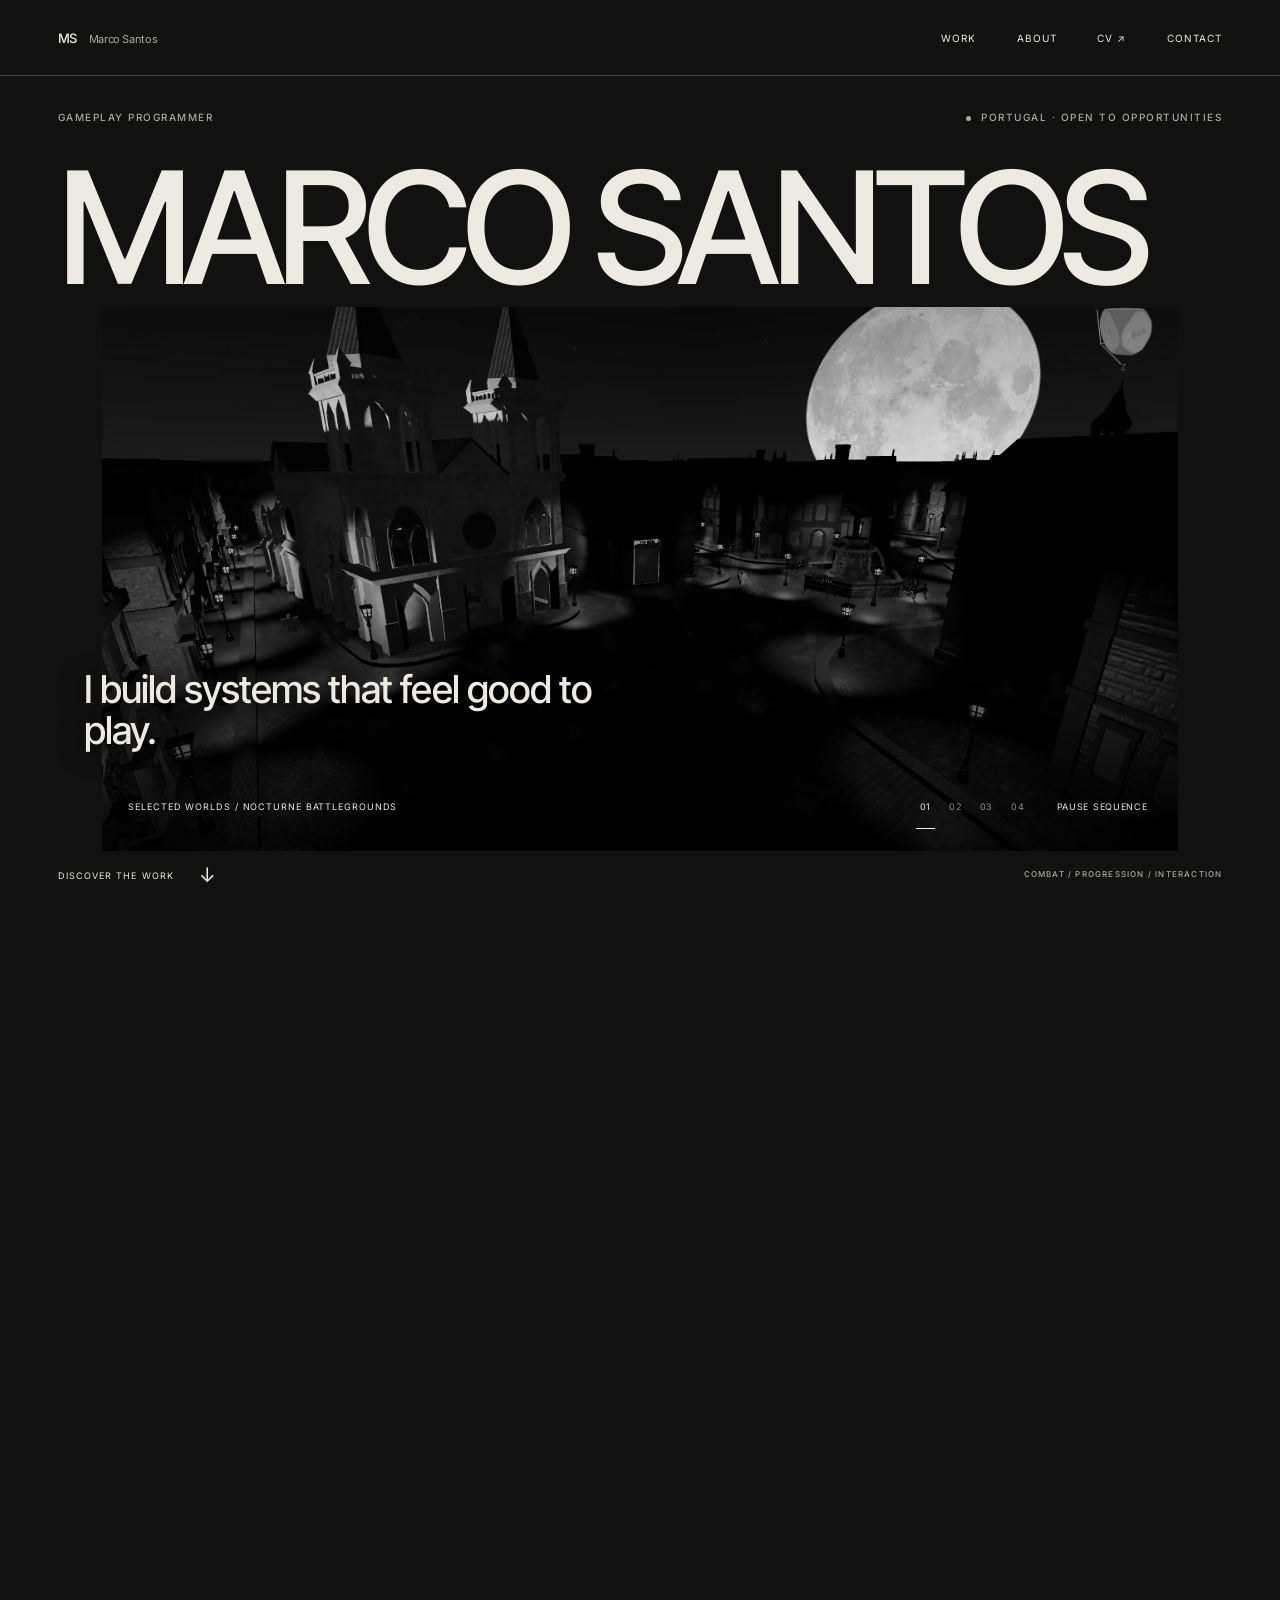
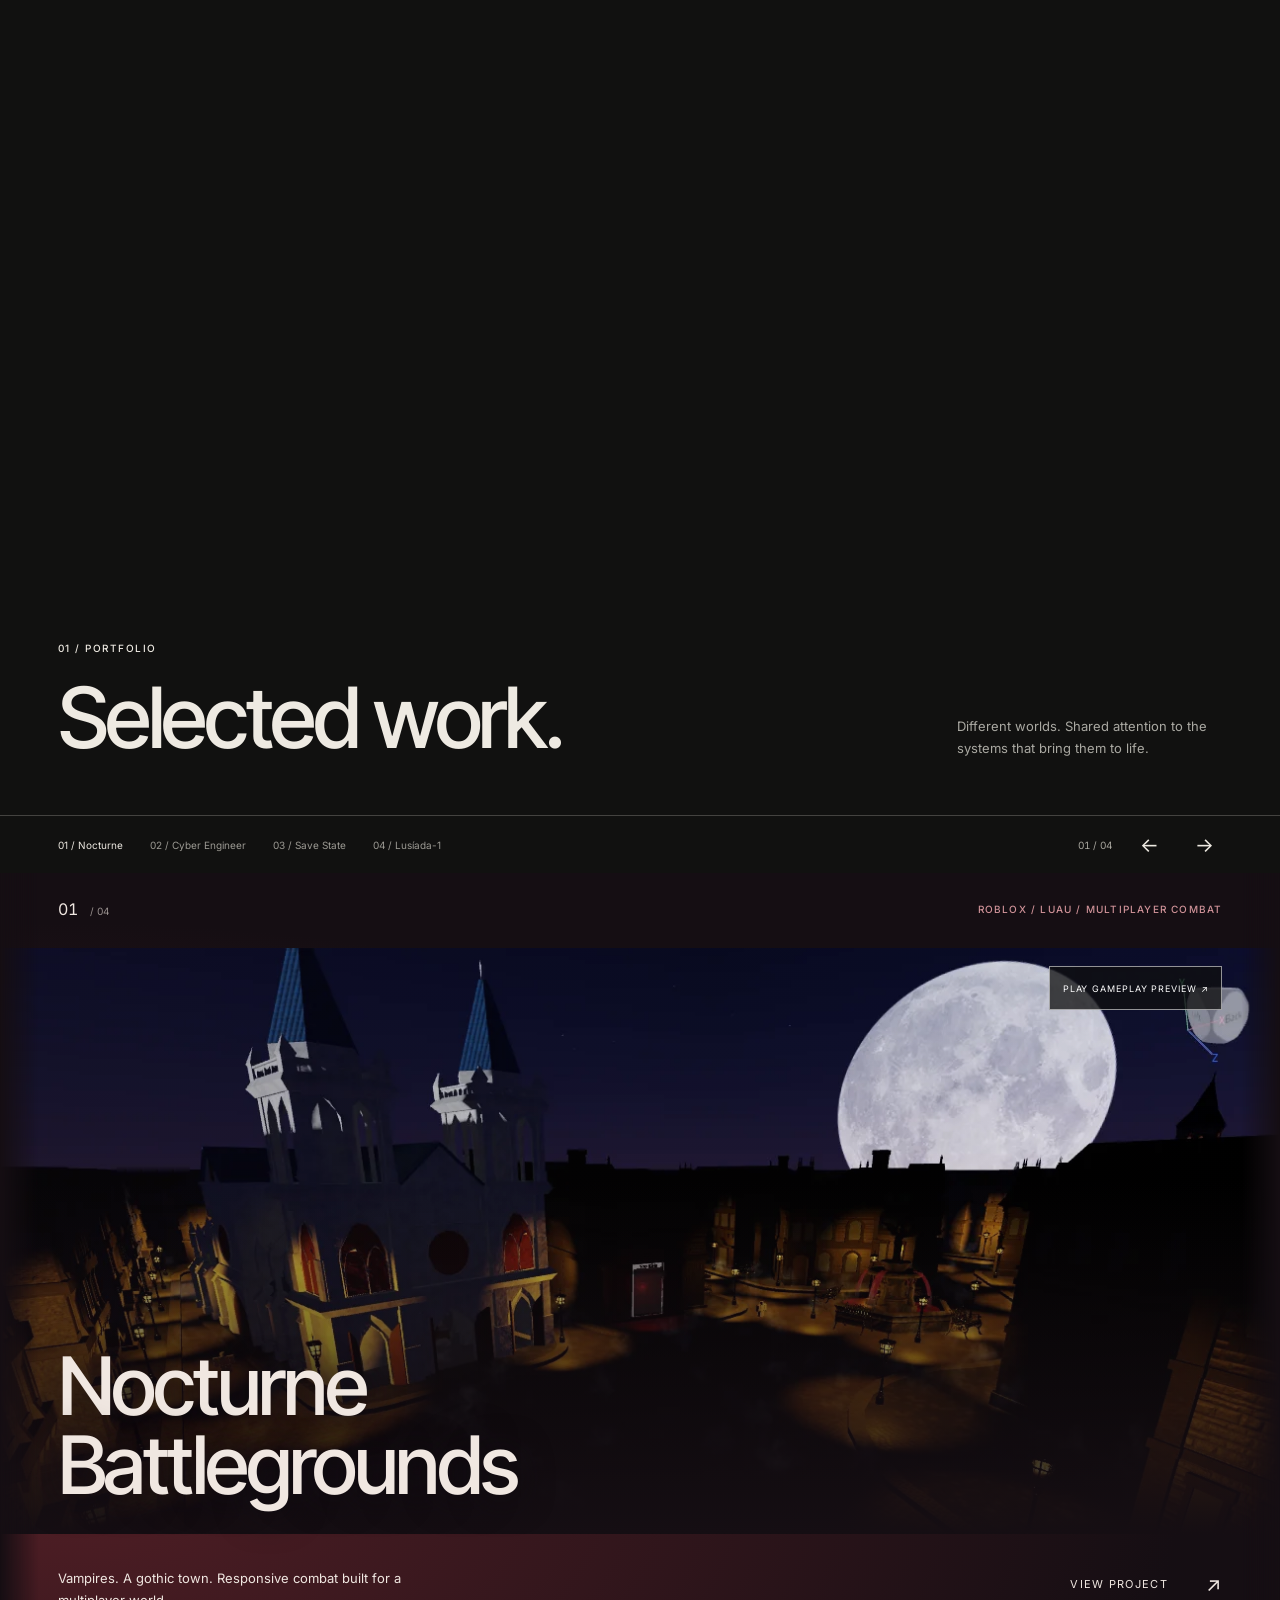
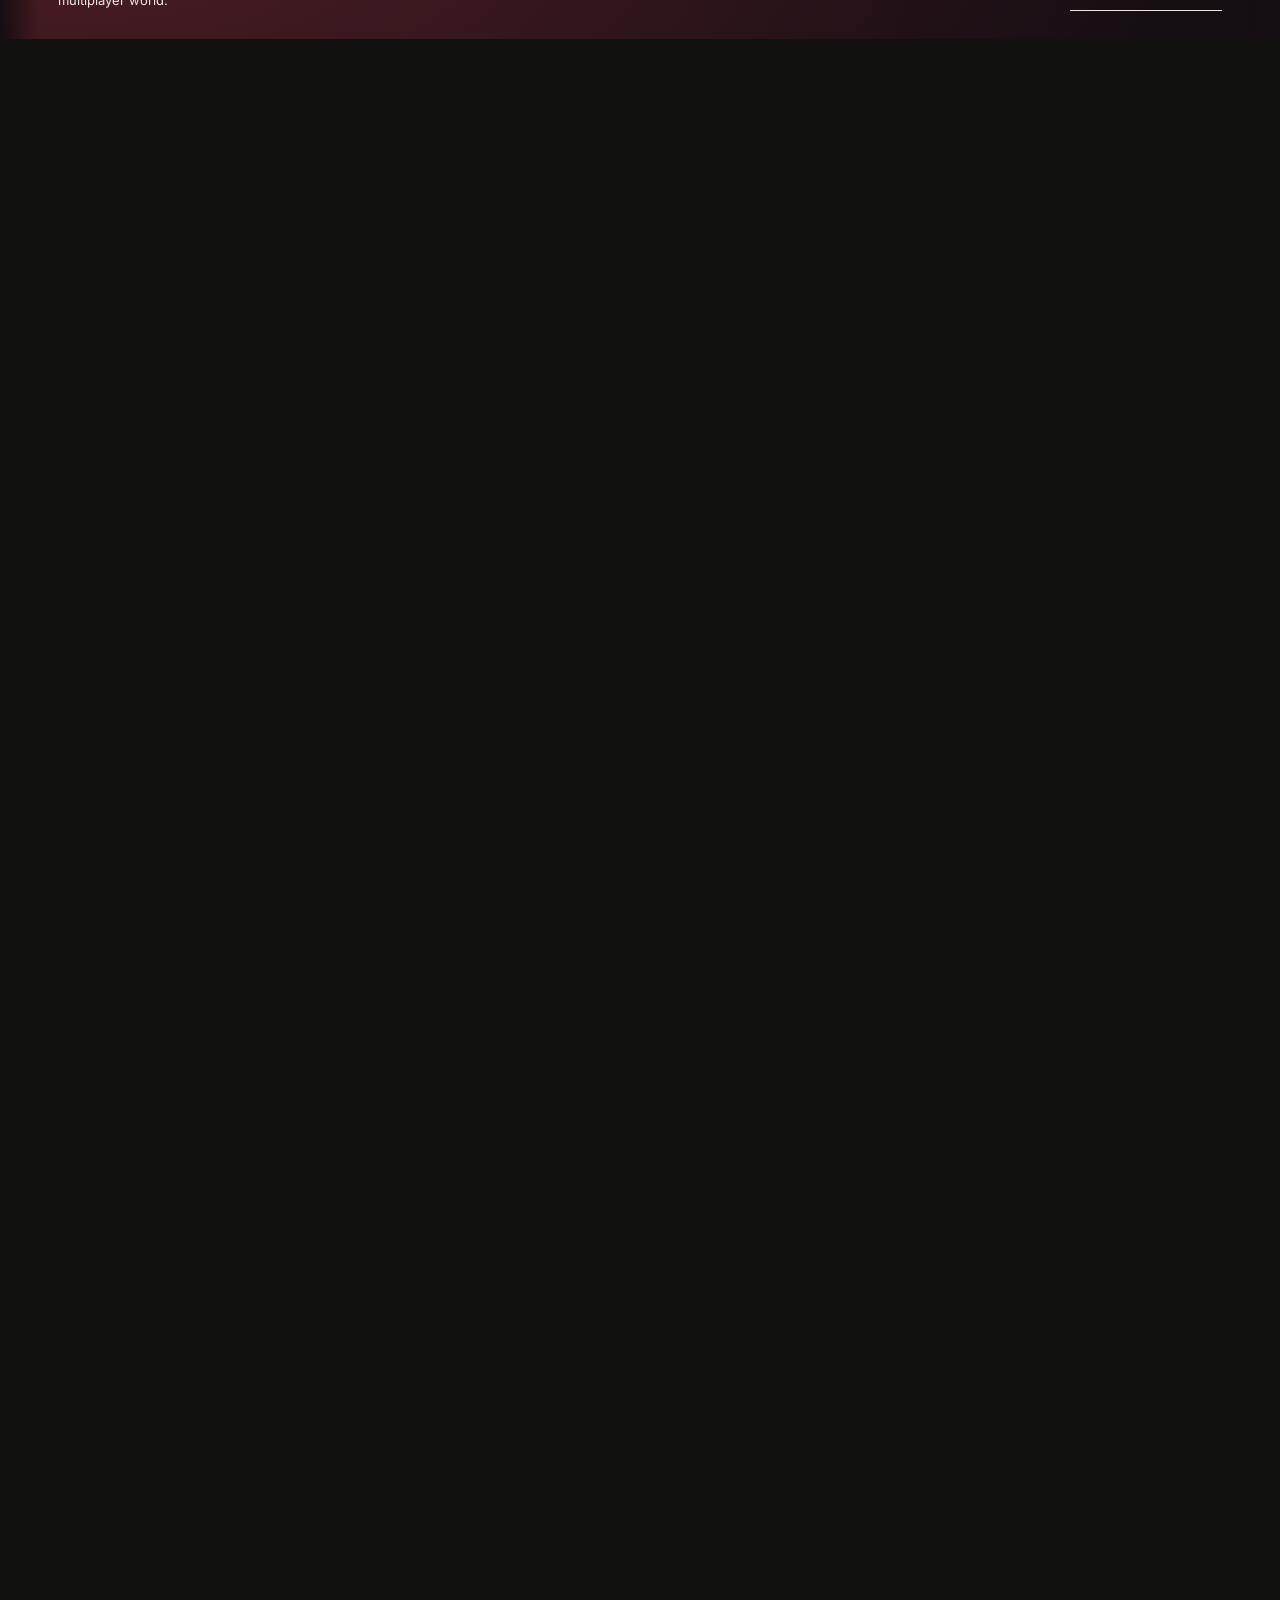
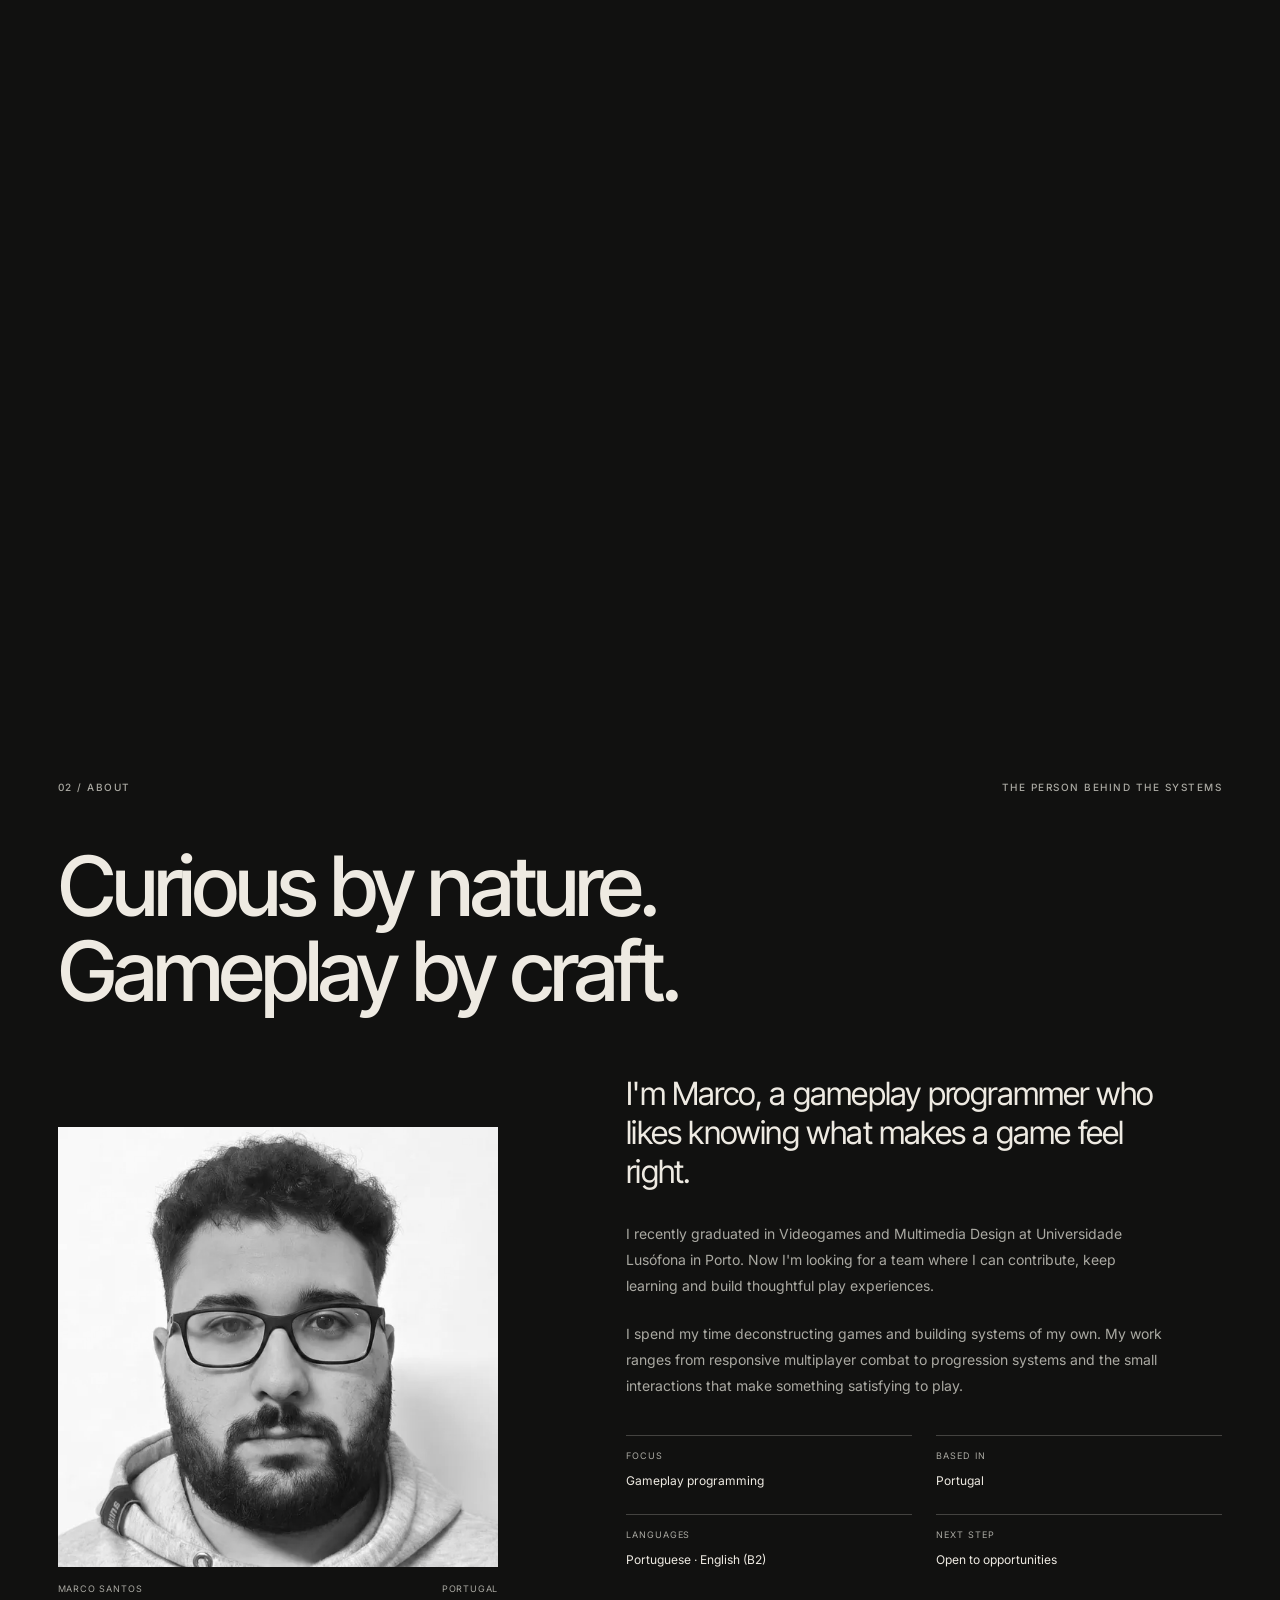
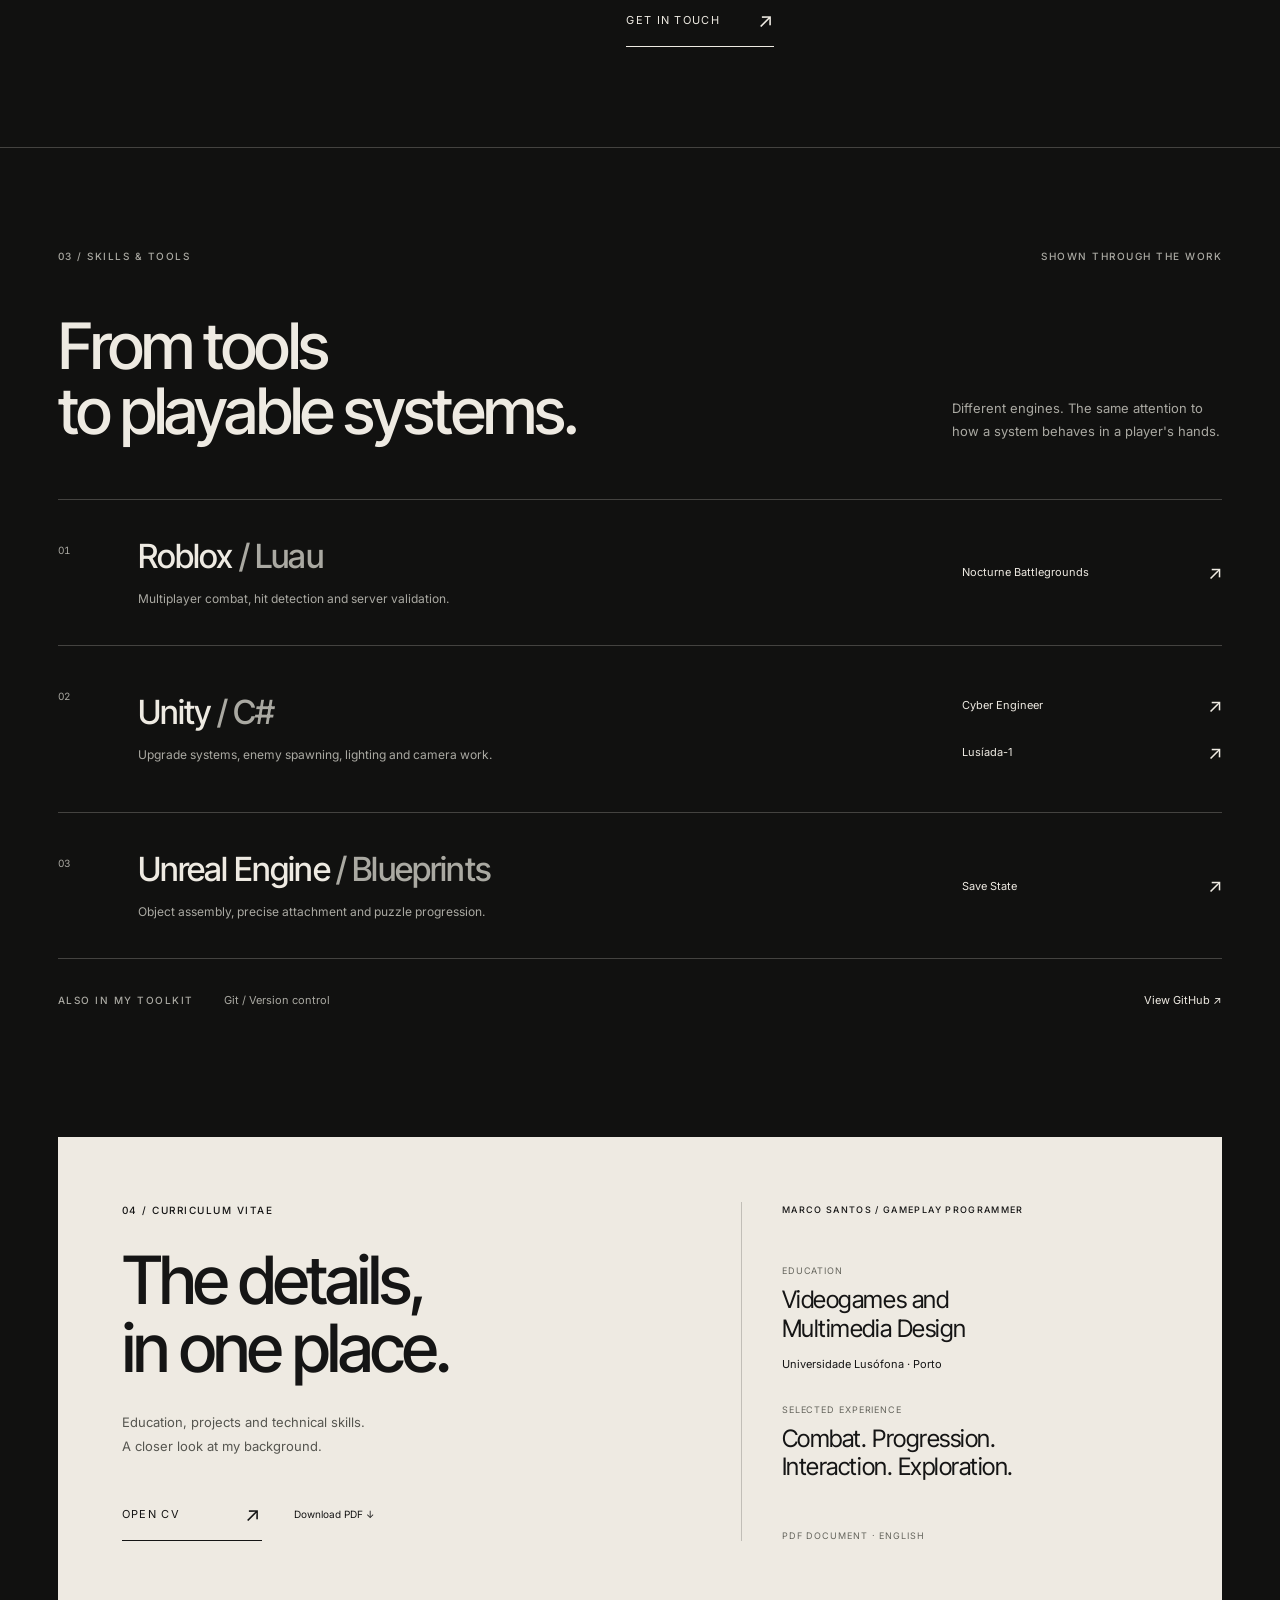
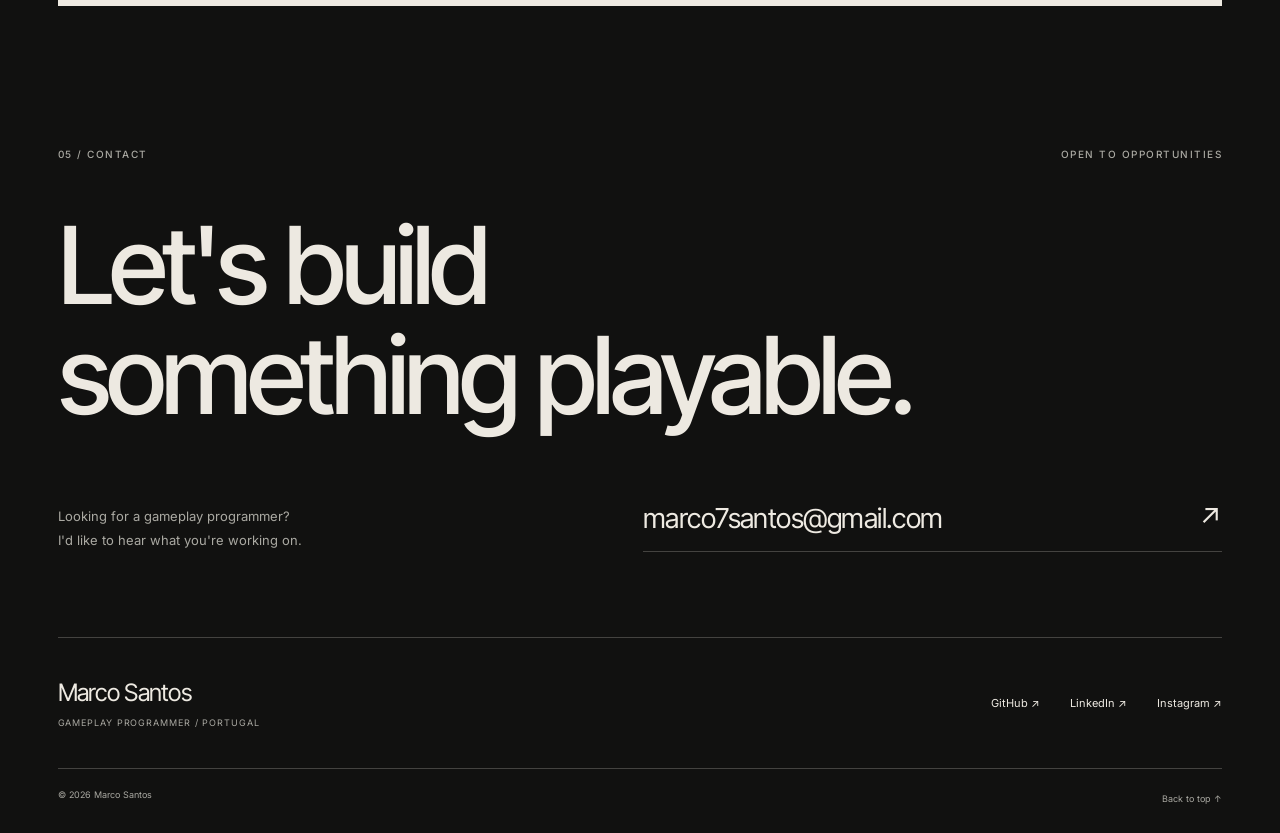
==== commit 330698de: "Portfolio Update V2" ====
--- a/index.html
+++ b/index.html
@@ -1,1120 +1,126 @@
-<!DOCTYPE html>
-<html lang="pt">
+<!doctype html>
+<html lang="en" data-type="tight">
 <head>
-    <meta charset="UTF-8">
-    <meta name="viewport" content="width=device-width, initial-scale=1.0">
-    <title>Marco Santos | Gameplay Programmer</title>
-    
-    <link rel="preconnect" href="https://fonts.googleapis.com">
-    <link href="https://fonts.googleapis.com/css2?family=Inter:wght@900&family=JetBrains+Mono:wght@400;700&display=swap" rel="stylesheet">
-    
-    <script src="https://cdnjs.cloudflare.com/ajax/libs/gsap/3.12.2/gsap.min.js"></script>
-    <script src="https://cdnjs.cloudflare.com/ajax/libs/gsap/3.12.2/ScrollTrigger.min.js"></script>
-
-    <style>
-        /* --- 1. BASE --- */
-        body {
-            margin: 0; padding: 0;
-            background-color: #000000;
-            color: white;
-            font-family: 'Inter', sans-serif;
-            overflow-x: hidden; /* Importante para o scroll horizontal não criar barra em baixo */
-            opacity: 0; animation: fadeInPage 1.5s ease-out forwards;
-        }
-
-        @keyframes fadeInPage { to { opacity: 1; } }
-
-        /* --- 2. HERO WRAPPER (INTRO) --- */
-        .hero-wrapper {
-            height: 100vh;
-            width: 100%;
-            position: relative;
-            display: flex;
-            justify-content: center;
-            align-items: flex-end;
-            overflow: hidden;
-            z-index: 10; /* Fica por cima inicialmente */
-        }
-
-        .loading-screen {
-            position: fixed; top: 0; left: 0; width: 100%; height: 100%;
-            background: #000; z-index: 9999;
-            display: flex; justify-content: center; align-items: center;
-            transition: opacity 0.5s ease; pointer-events: none;
-        }
-        .loading-bar {
-            width: 0%; height: 2px; background: #00f0ff;
-            box-shadow: 0 0 10px #00f0ff;
-            transition: width 0.5s ease;
-        }
-
-        /* Elementos da Intro (Iguais ao anterior) */
-        .spotlight {
-            position: absolute;
-            top: 50%;
-            left: 50%;
-            transform: translate(-50%, -50%);
-            width: 750px;
-            height: 750px;
-            border-radius: 50%;
-            pointer-events: none;
-            z-index: 0;
-
-            background: radial-gradient(
-                circle,
-                rgba(0, 80, 255, 0.6) 0%,
-                rgba(0, 80, 255, 0.4) 30%,
-                rgba(0, 80, 255, 0.15) 55%,
-                transparent 70%
-            );
-        }
-        .character-container {
-            position: relative; z-index: 1; height: 90vh; width: auto;
-            display: flex; align-items: flex-end; pointer-events: none; will-change: transform;
-        }
-        .character-img { height: 100%; width: auto; filter: drop-shadow(0 0 15px rgba(0,0,0,0.9)); }
-        
-        .hero-title {
-            position: absolute;
-            top: 45%;
-            left: 0;           /* Encosta à esquerda */
-            width: 100%;       /* Ocupa a largura total do ecrã */
-            text-align: center; /* O texto centra-se automaticamente */
-            transform: translateY(-50%); /* Centra só verticalmente */
-            
-            /* O resto mantém igual */
-            font-size: 18vw; 
-            line-height: 0.8; 
-            margin: 0; 
-            color: #ffffff;
-            z-index: 2; 
-            white-space: nowrap; 
-            pointer-events: none;
-            will-change: transform;
-        }
-        .role-badge {
-            position: absolute; 
-            bottom: 120px; /* Mudado de 50px para 120px para dar espaço à seta */
-            left: 22%; 
-            transform: translateX(-50%);
-            z-index: 3; 
-            font-family: 'JetBrains Mono', monospace; 
-            color: #00f0ff;
-            font-size: 1rem; 
-            letter-spacing: 4px; 
-            text-shadow: 0 0 10px rgba(0, 240, 255, 0.5);
-        }
-        /* Card FM */
-        .profile-card {
-            position: absolute; top: 50%; right: 15%; transform: translateY(-50%);
-            width: 350px; opacity: 0; z-index: 4; font-family: 'JetBrains Mono', monospace;
-        }
-        .profile-header { border-bottom: 2px solid #00f0ff; margin-bottom: 20px; padding-bottom: 10px; }
-        .profile-name { font-size: 1.5rem; font-weight: 700; color: white; }
-        .profile-sub { font-size: 0.8rem; color: #888; letter-spacing: 2px; }
-        .skills-list { display: flex; flex-wrap: wrap; gap: 10px; }
-        .skill-tag {
-            background: rgba(0, 240, 255, 0.1); border: 1px solid #00f0ff; color: #00f0ff;
-            padding: 8px 12px; font-size: 0.9rem; font-weight: bold; border-radius: 4px;
-        }
-
-        /* Skills Container para Mobile */
-        .skills-container {
-            display: none;
-        }
-
-        /* --- 3. NOVA SECÇÃO: PROJETOS (HORIZONTAL) --- */
-        .projects-section {
-            width: 100%;
-            height: 100vh; /* Ocupa o ecrã todo */
-            background-color: #000000; /* Um pouco mais escuro para contraste */
-            display: flex;
-            align-items: center;
-            overflow: hidden; /* Esconde o que está fora do ecrã */
-            position: relative;
-            z-index: 5;
-            transition: background-color 1s ease; 
-            perspective: 1000px; /* Necessário para o 3D Tilt */
-        }
-
-        .code-particles-container {
-            position: absolute; top: 0; left: 0; width: 100%; height: 100%;
-            pointer-events: none; z-index: 1; overflow: hidden;
-        }
-
-        .code-particle {
-            position: absolute;
-            color: rgba(0, 240, 255, 0.15);
-            font-family: 'JetBrains Mono', monospace; font-size: 0.8rem;
-            user-select: none; white-space: nowrap;
-        }
-
-        .section-header {
-            position: absolute;
-            top: 50px; left: 50px;
-            font-family: 'Inter', sans-serif;
-            font-size: 2rem;
-            color: #333;
-            text-transform: uppercase;
-            font-weight: 900;
-            z-index: 20;
-        }
-
-        /* O contentor comprido que vai deslizar */
-        .horizontal-wrapper {
-            display: flex;
-            gap: 100px; /* Espaço entre cartões */
-            width: max-content;
-        }
-
-        /* NOVO: Estilo para os Links (<a>) que envolvem os cartões */
-        .horizontal-wrapper > a {
-            display: block;        /* Comporta-se como uma caixa */
-            text-decoration: none; /* Remove sublinhados */
-            flex-shrink: 0;        /* Impede que encolham */
-            outline: none;
-        }
-
-        /* As margens de alinhamento passam para os LINKS */
-        .horizontal-wrapper > a:first-child {
-            margin-left: 20vw; /* Empurra o primeiro link */
-        }
-
-        .horizontal-wrapper > a:last-child {
-            margin-right: 20vw; /* Dá espaço ao último link */
-        }
-
-        /* O Cartão do Jogo */
-        .game-card {
-            width: 60vw; /* Largura grande */
-            max-width: 800px;
-            height: 70vh;
-            background: #0a0a0a;
-            border: 1px solid #333;
-            border-radius: 20px;
-            position: relative;
-            display: flex;
-            flex-direction: column;
-            transition: transform 0.3s;
-            overflow: hidden;
-            flex-shrink: 0; /* Impede que encolham */
-            transform-style: preserve-3d; /* Permite elementos 3D */
-            z-index: 10; /* Garante que fica à frente das partículas */
-            will-change: transform;
-            background: rgba(10, 10, 10, 0.95); /* Ligeiramente transparente para ver o glow */
-            margin: 0 !important;
-        }
-
-        .game-card:first-child {
-            margin-left: 20vw; /* (100vw ecrã - 60vw cartão) / 2 = 20vw */
-        }
-
-        /* 3. Empurra o ÚLTIMO cartão para ter espaço no fim */
-        .game-card:last-child {
-            margin-right: 20vw;
-        }
-
-        .game-card:hover { border-color: #00f0ff; box-shadow: 0 0 30px rgba(0, 240, 255, 0.1); }
-
-        /* Imagem do Jogo */
-        .game-image {
-            height: 70%;
-            width: 100%;
-            background-color: #151515; /* Cor de fundo caso não tenhas img ainda */
-            background-size: cover;
-            background-position: center;
-            border-bottom: 1px solid #333;
-        }
-
-        /* Info do Jogo */
-        .game-info {
-            padding: 30px;
-            height: 30%;
-            display: flex;
-            flex-direction: column;
-            justify-content: center;
-            font-family: 'JetBrains Mono', monospace;
-        }
-
-        .game-number { color: #00f0ff; font-size: 0.8rem; letter-spacing: 2px; margin-bottom: 10px; }
-        .game-title { font-family: 'Inter', sans-serif; font-size: 2.5rem; font-weight: 900; margin: 0; color: white; text-transform: uppercase; }
-        .game-tags { margin-top: 10px; color: #666; font-size: 0.9rem; }
-
-        /* Adiciona isto ao CSS */
-
-        /* Otimização para a Silhueta e Títulos */
-        .character-container, .character-img, .hero-title, .spotlight {
-            /* Diz ao browser que isto vai mexer, para ele preparar a renderização */
-            will-change: transform;
-            /* Evita tremores em ecrãs de alta resolução */
-            backface-visibility: hidden;
-            -webkit-font-smoothing: antialiased;
-        }
-
-        /* Otimização para os Cartões dos Jogos (Scroll Horizontal) */
-        .game-card {
-            will-change: transform;
-            /* Garante que o cartão está numa camada separada */
-            transform: translateZ(0); 
-        }
-
-        /* --- SECÇÃO 4: FOOTER --- */
-    .footer-section {
-        width: 100%;
-        height: auto;
-        background-color: #000000;
-        position: relative;
-        z-index: 10;
-        
-        /* MUDANÇA 1: Puxa o footer para cima para comer o espaço vazio dos projetos */
-        /* Como os cartões ocupam 70vh, sobram 15vh em baixo. Puxamos -15vh para colar. */
-        margin-top: -50vh; 
-        
-        /* MUDANÇA 2: Reduzimos o padding do topo para o texto não ficar longe */
-        padding: 50px 0 100px 0; 
-        
-        display: flex;
-        justify-content: center;
-        border-top: 1px solid #111; /* Opcional: Linha subtil a separar */
-        box-sizing: border-box;
-        left: 0;
-        right: 0;
-    }
-
-    .footer-content {
-        text-align: center;
-        width: 100%;
-        max-width: 1200px;
-        margin: 0 auto;
-    }
-
-    .footer-header {
-        font-family: 'JetBrains Mono', monospace;
-        color: #00f0ff;
-        font-size: 1rem;
-        letter-spacing: 5px;
-        margin-bottom: 20px;
-        opacity: 0.7;
-    }
-
-    .footer-cta {
-        font-size: 8vw; /* Gigante e responsivo */
-        line-height: 0.9;
-        margin: 0 0 50px 0;
-        color: white;
-        text-transform: uppercase;
-        font-weight: 900;
-    }
-
-    /* BOTÕES */
-    .footer-actions {
-        display: flex;
-        justify-content: center;
-        gap: 20px;
-        margin-bottom: 80px;
-    }
-
-    .action-btn {
-        position: relative;
-        padding: 20px 40px;
-        font-family: 'JetBrains Mono', monospace;
-        text-decoration: none;
-        font-weight: bold;
-        text-transform: uppercase;
-        overflow: hidden;
-        transition: 0.3s;
-        border: 1px solid #333;
-    }
-
-    /* Botão Principal (Email) */
-    .primary {
-        background: transparent;
-        color: #00f0ff;
-        border-color: #00f0ff;
-    }
-
-    .primary:hover {
-        background: #00f0ff;
-        color: #000;
-        box-shadow: 0 0 30px rgba(0, 240, 255, 0.4);
-    }
-
-    /* Botão Secundário (CV) */
-    .secondary {
-        background: transparent;
-        color: white;
-    }
-
-    .secondary:hover {
-        background: white;
-        color: black;
-    }
-
-    /* LINKS SOCIAIS */
-    .social-links {
-        display: flex;
-        justify-content: center;
-        gap: 40px;
-        margin-bottom: 40px;
-    }
-
-    .social-item {
-        color: #666;
-        text-decoration: none;
-        font-family: 'JetBrains Mono', monospace;
-        font-size: 0.9rem;
-        transition: 0.3s;
-    }
-
-    .social-item:hover {
-        color: white;
-        text-shadow: 0 0 10px white;
-    }
-
-    .copyright {
-        font-family: 'Inter', sans-serif;
-        color: #333;
-        font-size: 0.8rem;
-    }
-    /* --- CORREÇÃO DO FOOTER (Prioridade) --- */
-    .footer-section {
-        /* Removemos qualquer height fixa para não haver buracos */
-        height: auto; 
-        min-height: 50vh;
-        padding: 150px 0; /* Espaço generoso mas controlado */
-        background-color: #000000;
-    }
-
-    /* --- ESTILOS DO ABOUT ME NO FOOTER --- */
-        .about-container {
-            display: flex;
-            align-items: center;
-            justify-content: center;
-            gap: 50px; /* Espaço entre a foto e o texto */
-            margin: 40px auto 60px auto;
-            max-width: 900px;
-            text-align: left;
-        }
-
-        .about-image-wrapper {
-            flex-shrink: 0; /* Impede a imagem de encolher */
-            width: 200px;
-            height: 200px;
-            position: relative;
-        }
-
-        .about-image {
-            width: 100%;
-            height: 100%;
-            object-fit: cover; /* Mantém a imagem proporcional sem a distorcer */
-            border-radius: 50%;
-            border: 2px solid #333;
-            transition: 0.3s;
-        }
-
-        /* Efeito de brilho quando passas o rato na tua foto */
-        .about-image:hover {
-            border-color: #00f0ff;
-            box-shadow: 0 0 30px rgba(0, 240, 255, 0.2);
-        }
-
-        .about-text {
-            color: #cccccc;
-            font-size: 1.1rem;
-            line-height: 1.6;
-            font-family: 'Inter', sans-serif;
-        }
-
-        .about-text p {
-            margin-top: 0;
-            margin-bottom: 20px;
-        }
-
-        .about-text p:last-child {
-            margin-bottom: 0;
-        }
-
-        /* Palavras-chave destacadas a Ciano */
-        .highlight {
-            color: #00f0ff;
-            font-weight: 700;
-        }
-
-        /* --- RESPONSIVIDADE (Para Telemóveis) --- */
-        @media (max-width: 768px) {
-            .about-container {
-                flex-direction: column; /* Coloca a foto em cima do texto */
-                text-align: center;
-                gap: 30px;
-                padding: 0 20px;
-            }
-        }
-
-    /* --- 1. LOADING SCREEN (Barra Fina) --- */
-    .loading-screen {
-        position: fixed; top: 0; left: 0; width: 100%; height: 100%;
-        background: #000; z-index: 9999;
-        display: flex; justify-content: center; align-items: center;
-        transition: opacity 0.5s ease; pointer-events: none;
-    }
-    .loading-bar {
-        width: 0%; height: 2px; background: #00f0ff;
-        box-shadow: 0 0 10px #00f0ff;
-        transition: width 0.5s ease;
-    }
-
-    /* --- 2. CURSOR MIRA (Crosshair) --- */
-    body { cursor: none; } /* Esconde a seta normal */
-    
-    .cursor-dot, .cursor-outline {
-        position: fixed; top: 0; left: 0;
-        transform: translate(-50%, -50%);
-        pointer-events: none; z-index: 99999;
-        border-radius: 50%; mix-blend-mode: difference;
-    }
-    .cursor-dot { width: 8px; height: 8px; background: #00f0ff; }
-    .cursor-outline { 
-        width: 40px; height: 40px; 
-        border: 1px solid rgba(0, 240, 255, 0.5);
-        transition: width 0.2s, height 0.2s; 
-    }
-    
-    /* Quando passas por cima de links, a mira cresce */
-    body.hovering .cursor-outline { width: 60px; height: 60px; border-color: #fff; }
-
-    /* --- 3. SCROLL HINT (Seta a saltar) --- */
-    .scroll-hint {
-        position: absolute; 
-        bottom: 30px; 
-        left: 22%; 
-        transform: translateX(-50%);
-        display: flex; 
-        flex-direction: column; 
-        align-items: center; 
-        gap: 10px;
-        z-index: 5; 
-        opacity: 0.7;
-        font-family: 'JetBrains Mono', monospace; 
-        font-size: 0.7rem; 
-        color: #00f0ff;
-
-    }
-    .arrow-down { animation: bounce 2s infinite; font-size: 1.2rem; }
-    @keyframes bounce {
-        0%, 20%, 50%, 80%, 100% {transform: translateY(0);}
-        40% {transform: translateY(-10px);}
-        60% {transform: translateY(-5px);}
-    }
-
-    /* --- 4. LOOT POPUP --- */
-    .loot-popup {
-        position: absolute; pointer-events: none;
-        background: #00f0ff; color: #000; padding: 5px 10px;
-        font-family: 'JetBrains Mono', monospace; font-weight: bold; font-size: 0.8rem;
-        border-radius: 4px; opacity: 0; z-index: 20;
-    }
-
-/* =========================================
-           MOBILE FINAL POLISH (Versão Centrada)
-           ========================================= */
-        @media screen and (max-width: 950px) {
-            
-            /* 1. GERAL - SEGURANÇA TOTAL */
-            html, body {
-                overflow-x: hidden !important; /* Corta tudo o que saia da largura */
-                width: 100%;
-                position: relative;
-            }
-            
-            /* Remove cursor */
-            .cursor-dot, .cursor-outline { display: none !important; }
-            * { cursor: auto !important; }
-
-            /* 2. HERO SECTION - CENTRAGEM PERFEITA */
-            .hero-wrapper {
-                height: 100vh;
-                width: 100%;
-                display: flex;
-                flex-direction: column;
-                justify-content: center;
-                align-items: center;
-                position: relative;
-                overflow: hidden;
-            }
-
-            .hero-title {
-                position: relative !important;
-                top: auto !important; left: auto !important;
-                transform: none !important;
-                
-                /* Ajuste para não cortar */
-                font-size: 11vw !important; /* Um pouco menor para caber nomes longos */
-                width: 90%; /* Margem de segurança lateral */
-                text-align: center;
-                margin: 0 auto 20px auto; /* Centrado com margem em baixo */
-                line-height: 1.1;
-                z-index: 10;
-            }
-
-            /* O BONECO AGORA FICA CENTRADO À FORÇA */
-            .character-container {
-                position: absolute !important;
-                bottom: 0 !important;
-                
-                /* TÉCNICA DE CENTRAGEM ABSOLUTA */
-                left: 50% !important;
-                transform: translateX(-50%) !important;
-                right: auto !important;
-                top: auto !important;
-                
-                width: 100vw !important; /* Ocupa a largura toda */
-                max-width: 600px; /* Mas não deixa ficar gigante */
-                height: 55vh !important;
-                opacity: 0.5;
-                pointer-events: none;
-                z-index: 1;
-                display: flex;
-                justify-content: center; /* Garante que a img dentro tb centra */
-            }
-            
-            .character-img {
-                width: auto; 
-                height: 100%; 
-                object-fit: contain;
-            }
-
-            .role-badge {
-                position: relative !important;
-                bottom: auto !important;
-                left: auto !important;
-                transform: none !important;
-                margin-bottom: 20px; /* Espaço para as skills */
-                z-index: 20;
-            }
-
-            /* PROFILE CARD ESCONDIDA NO MOBILE */
-            .profile-card {
-                display: none !important;
-            }
-
-            /* SKILLS - MOSTRAR NO MOBILE */
-            .skills-container {
-                display: flex !important;
-                opacity: 1 !important;
-                visibility: visible !important;
-                flex-wrap: wrap !important;
-                justify-content: center !important;
-                gap: 8px !important;
-                width: 90% !important;
-                margin: 0 auto 30px auto !important;
-                position: relative !important;
-                transform: none !important;
-                z-index: 100 !important;
-            }
-
-            .skill-tag {
-                background: rgba(0, 0, 0, 0.8) !important;
-                border: 1px solid #00f0ff !important;
-                color: #00f0ff !important;
-                font-family: monospace !important;
-                font-size: 0.75rem !important;
-                font-weight: bold !important;
-                text-transform: uppercase !important;
-                padding: 6px 10px !important;
-                border-radius: 4px !important;
-                white-space: nowrap !important;
-                opacity: 1 !important;
-                visibility: visible !important;
-                transform: none !important;
-            }
-
-            /* 3. PROJETOS - CORREÇÃO */
-            .projects-section {
-                padding-top: 100px !important; 
-                display: block !important;
-                background: #000 !important;
-                height: auto !important;
-                min-height: 100vh;
-            }
-
-            .section-header {
-                position: relative !important;
-                top: auto !important;
-                left: auto !important;
-                text-align: center !important;
-                margin-bottom: 50px !important;
-                padding: 0 20px !important;
-                font-size: 1.5rem !important;
-            }
-
-            .projects-section h1, 
-            .projects-section h2 {
-                margin-bottom: 70px !important;
-                position: relative !important;
-                transform: none !important;
-                text-align: center !important;
-                width: 100%;
-            }
-
-            .horizontal-wrapper {
-                display: flex !important;
-                flex-direction: column !important; /* Lista Vertical */
-                width: 100% !important;
-                gap: 30px !important;
-                padding: 0 !important;
-                align-items: center !important;
-            }
-
-            .horizontal-wrapper > a {
-                width: 100% !important;
-                max-width: 90vw !important;
-                margin: 0 !important;
-            }
-
-            .horizontal-wrapper > a:first-child,
-            .horizontal-wrapper > a:last-child {
-                margin: 0 !important;
-            }
-
-            .game-card {
-                width: 100% !important;
-                max-width: 90vw !important;
-                height: 400px !important;
-                margin: 0 auto !important;
-                transform: none !important; 
-                opacity: 1 !important;
-                filter: none !important;
-                flex-shrink: 0 !important;
-            }
-
-            /* Títulos dos jogos ajustados */
-            .game-title { font-size: 1.5rem !important; }
-            .game-number { font-size: 0.7rem !important; }
-            .game-tags { font-size: 0.8rem !important; }
-
-            /* 4. FOOTER */
-            .footer-section {
-                padding: 80px 0 !important;
-                margin-left: 0 !important;
-                margin-right: 0 !important;
-                width: 100% !important;
-            }
-
-            .footer-cta {
-                font-size: 5vw !important;
-            }
-
-            .about-container {
-                flex-direction: column !important;
-                gap: 20px !important;
-                padding: 0 15px !important;
-            }
-
-            .about-image-wrapper { 
-                width: 120px !important; 
-                height: 120px !important; 
-            }
-
-            .about-text { 
-                text-align: center !important;
-                font-size: 0.95rem !important;
-            }
-
-            .footer-actions {
-                flex-direction: column !important;
-                gap: 15px !important;
-            }
-
-            .action-btn {
-                width: 100% !important;
-                max-width: 300px !important;
-                margin: 0 auto !important;
-                padding: 15px 30px !important;
-            }
-
-            .social-links {
-                gap: 20px !important;
-                flex-wrap: wrap !important;
-            }
-
-            /* Remover scroll-hint no mobile */
-            .scroll-hint {
-                display: none !important;
-            }
-        }
-
-    </style>
+  <meta charset="utf-8">
+  <meta name="viewport" content="width=device-width,initial-scale=1">
+  <meta name="description" content="Marco Santos — Gameplay Programmer. Combat, progression, and interactive systems built in Roblox, Unity and Unreal Engine.">
+  <meta name="theme-color" content="#111110">
+  <title>Marco Santos — Gameplay Programmer</title>
+  <link rel="icon" href="data:image/svg+xml,%3Csvg xmlns='http://www.w3.org/2000/svg' viewBox='0 0 64 64'%3E%3Crect width='64' height='64' fill='%23111110'/%3E%3Ctext x='9' y='46' font-size='45' fill='%23eeeae2' font-family='Georgia'%3EM%3C/text%3E%3C/svg%3E">
+  <link rel="preconnect" href="https://fonts.googleapis.com">
+  <link rel="preconnect" href="https://fonts.gstatic.com" crossorigin>
+  <link rel="stylesheet" href="assets/css/tokens.css">
+  <link rel="stylesheet" href="assets/css/base.css">
+  <link rel="stylesheet" href="assets/css/home.css">
+  <link rel="stylesheet" href="assets/css/refinement.css">
+  <link rel="stylesheet" href="assets/css/hero.css">
+  <link rel="stylesheet" href="assets/css/phase-two.css">
+  <script src="assets/vendor/gsap.min.js" defer></script>
+  <script src="assets/vendor/ScrollTrigger.min.js" defer></script>
+  <script src="assets/js/scroll.js" defer></script>
+  <script src="assets/js/hero.js" defer></script>
+  <script src="assets/js/home.js" defer></script>
+  <script src="assets/js/media.js" defer></script>
+<link rel="stylesheet" href="assets/css/polish.css"><script src="assets/js/polish.js" defer></script>
 </head>
 <body>
-    
-    <meta name="viewport" content="width=device-width, initial-scale=1.0">
-
-    <div class="loading-screen">
-        <div class="loading-bar"></div>
+  <a class="skip-link" href="#main">Skip to content</a>
+  <header class="site-header">
+    <a class="wordmark" href="#main" aria-label="Marco Santos, home">MS<span>Marco Santos</span></a>
+    <nav class="site-nav" aria-label="Main navigation">
+      <a href="#work">Work</a><a href="#about">About</a><a href="MarcoSantos_CV.pdf" target="_blank" rel="noopener" aria-label="Open CV, PDF in a new tab">CV ↗</a><a href="#contact">Contact</a>
+    </nav>
+  </header>
+  <main id="main">
+    <section class="hero" aria-labelledby="hero-title">
+      <div class="hero-scene">
+        <div class="hero-kicker"><p class="eyebrow">Gameplay programmer</p><p class="eyebrow availability">Portugal · Open to opportunities</p></div>
+        <h1 id="hero-title"><span>MARCO</span> <span>SANTOS</span></h1>
+        <figure class="hero-cinema" aria-label="Four project worlds, presented in monochrome">
+          <div class="hero-frame is-current"><img src="assets/media/nocturne-world.webp" width="1295" height="793" alt="Nocturne's gothic cathedral beneath a giant moon" fetchpriority="high" decoding="async"></div>
+          <div class="hero-frame hero-frame--cyber" aria-hidden="true"><img src="assets/media/cyber.webp" width="480" height="852" alt="Cyber Engineer's top-down combat arena" decoding="async"></div>
+          <div class="hero-frame" aria-hidden="true"><img src="assets/media/save-state.webp" width="1280" height="722" alt="Assembling the controller in Save State" decoding="async"></div>
+          <div class="hero-frame" aria-hidden="true"><img src="assets/media/lusiada-world.webp" width="1440" height="812" alt="Lusíada's spacecraft exploring a nebula" decoding="async"></div>
+          <figcaption class="cinema-caption"><span>Selected worlds / <span id="hero-frame-name">Nocturne Battlegrounds</span></span><div class="cinema-controls" hidden><div class="cinema-index" role="group" aria-label="Choose a project frame"><button type="button" aria-label="Show Nocturne frame" aria-pressed="true">01</button><button type="button" aria-label="Show Cyber Engineer frame" aria-pressed="false">02</button><button type="button" aria-label="Show Save State frame" aria-pressed="false">03</button><button type="button" aria-label="Show Lusíada-1 frame" aria-pressed="false">04</button></div><button type="button" class="cinema-pause" aria-label="Pause frame sequence">Pause sequence</button></div></figcaption>
+        </figure>
+        <p class="hero-statement">I build systems that feel good to play.</p>
+        <div class="hero-base"><a href="#work" class="text-link">Discover the work <span aria-hidden="true">↓</span></a><span class="eyebrow">Combat / Progression / Interaction</span></div>
+      </div>
+    </section>
+    <div class="work-intro" id="work">
+      <div><p class="eyebrow">01 / Portfolio</p><h2 id="work-title">Selected work.</h2></div>
+      <div class="work-description"><p>Different worlds. Shared attention to the systems that bring them to life.</p></div>
     </div>
-
-    <div class="cursor-dot"></div>
-    <div class="cursor-outline"></div>
-
-    <div class="hero-wrapper">
-        <div class="spotlight"></div>
-        <div class="character-container">
-            <img src="Fotos/Foto2Silhueta.png" class="character-img" alt="Silhueta">
+    <section class="work" aria-labelledby="work-title">
+      <div class="gallery-stage">
+        <div class="gallery-bar">
+          <nav class="gallery-index" aria-label="Selected projects"><a href="#nocturne">01 / Nocturne</a><a href="#cyber">02 / Cyber Engineer</a><a href="#save-state">03 / Save State</a><a href="#lusiada">04 / Lusíada-1</a></nav>
+          <div class="gallery-controls"><output aria-label="Current project">01 / 04</output><button type="button" data-direction="-1" aria-label="Previous project">←</button><button type="button" data-direction="1" aria-label="Next project">→</button></div>
         </div>
-        <h1 class="hero-title">MARCO<br>SANTOS</h1>
-        <div class="role-badge">GAMEPLAY PROGRAMMER</div>
-
-        <!-- Skills visíveis no mobile -->
-        <div class="skills-container">
-            <div class="skill-tag">UNITY</div>
-            <div class="skill-tag">UNREAL ENGINE</div>
-            <div class="skill-tag">ROBLOX</div>
-            <div class="skill-tag">C#</div>
-            <div class="skill-tag">BLUEPRINT</div>
-            <div class="skill-tag">LUAU</div>
+        <div class="gallery-track">
+          <article class="world nocturne" id="nocturne" aria-labelledby="nocturne-title">
+            <div class="world-top"><span class="world-number">01 <small>/ 04</small></span><p class="eyebrow">Roblox / Luau / Multiplayer combat</p></div>
+            <h3 id="nocturne-title">Nocturne<span>Battlegrounds</span></h3>
+            <figure class="media"><video aria-hidden="true" data-restore-poster="true" data-src="assets/media/nocturne.mp4" data-poster="assets/media/nocturne-world.webp" muted loop playsinline preload="none" aria-label="Nocturne vampire combat gameplay"></video><button class="preview-toggle" type="button" aria-label="Play Nocturne preview">Play gameplay preview ↗</button></figure>
+            <div class="world-footer"><p class="world-copy">Vampires. A gothic town. Responsive combat built for a multiplayer world.</p><a class="text-link" href="nocturne.html">View project <span aria-hidden="true">↗</span></a></div>
+          </article>
+          <article class="world cyber" id="cyber" aria-labelledby="cyber-title">
+            <div class="world-top"><span class="world-number">02 <small>/ 04</small></span><p class="eyebrow">Unity / C# / Action roguelike</p></div>
+            <div class="cyber-layout">
+              <div><h3 id="cyber-title">Cyber<br><span>Engineer</span></h3><p class="world-copy">Fight your own creations.<br>Grow stronger with every wave.</p><a class="text-link" href="cyber.html">View project <span aria-hidden="true">↗</span></a></div>
+              <div class="cyber-composition"><figure class="cyber-detail"><img src="assets/media/cyber-upgrades.webp" loading="lazy" width="420" height="746" alt="Three upgrade choices in Cyber Engineer" decoding="async"><figcaption>01 / Choose your upgrade</figcaption></figure><figure class="media"><video aria-hidden="true" data-src="assets/media/cyber.mp4" data-poster="assets/media/cyber.webp" muted loop playsinline preload="none" aria-label="Cyber Engineer top-down mobile gameplay"></video><button class="preview-toggle" type="button" aria-label="Play Cyber Engineer preview">Play preview ↗</button></figure><figure class="cyber-detail encounter"><img src="assets/media/cyber-encounter.webp" loading="lazy" width="420" height="746" alt="Enemies converging on the engineer" decoding="async"><figcaption>02 / Face the next wave</figcaption></figure></div>
+              <div class="system-notes"><div><span class="eyebrow">01 / Progression</span><p>Character, weapon and gadget upgrades.</p></div><div><span class="eyebrow">02 / Encounters</span><p>Twenty waves. Controlled enemy spawning.</p></div></div>
+            </div>
+          </article>
+          <article class="world save-state" id="save-state" aria-labelledby="save-title">
+            <div class="world-top"><span class="world-number">03 <small>/ 04</small></span><p class="eyebrow">Unreal Engine / Blueprints / Puzzle</p></div>
+            <div class="save-layout">
+              <div><h3 id="save-title">Save<br> State</h3><p class="world-copy">Slow down. Piece it together.<br>A little care, a satisfying fit.</p><a class="text-link" href="savestate.html">View project <span aria-hidden="true">↗</span></a></div>
+              <div class="save-composition"><figure class="media"><video aria-hidden="true" data-src="assets/media/save-state.mp4" data-poster="assets/media/save-state.webp" muted loop playsinline preload="none" aria-label="Assembling a controller in Save State"></video><button class="preview-toggle" type="button" aria-label="Play Save State preview">Play preview ↗</button></figure><figure class="save-detail"><img src="assets/media/save-detail-1.webp" width="720" height="406" loading="lazy" alt="Controller parts arranged at their assembly points" decoding="async"><figcaption>02 / Find the fit</figcaption></figure><figure class="save-detail"><img src="assets/media/save-detail-2.webp" width="720" height="406" loading="lazy" alt="A completed controller being inspected" decoding="async"><figcaption>03 / Put it together</figcaption></figure><p class="save-caption">Small interactions. A satisfying whole.</p></div>
+            </div>
+          </article>
+          <article class="world lusiada" id="lusiada" aria-labelledby="lusiada-title">
+            <div class="world-top"><span class="world-number">04 <small>/ 04</small></span><p class="eyebrow">Unity / C# / Space exploration</p></div>
+            <figure class="media"><video aria-hidden="true" data-src="assets/media/lusiada.mp4" data-poster="assets/media/lusiada-world.webp" muted loop playsinline preload="none" aria-label="Lusíada spacecraft crossing a bright nebula"></video><button class="preview-toggle" type="button" aria-label="Play Lusíada-1 preview">Play preview ↗</button></figure>
+            <h3 id="lusiada-title">Lusíada-1</h3><p class="subtitle">Lost signal. New horizons.</p>
+            <div class="world-footer"><p class="world-copy">A voyage beyond the familiar.<br>Lighting and camera work in service of discovery.</p><a class="text-link" href="lusiada1.html">View project <span aria-hidden="true">↗</span></a></div>
+          </article>
         </div>
-
-        <div class="profile-card">
-            <div class="profile-header">
-                <div class="profile-name">MARCO SANTOS</div>
-                <div class="profile-sub">GAMEPLAY PROGRAMMER</div>
-            </div>
-            <div class="skills-list">
-                <div class="skill-tag">UNITY</div>
-                <div class="skill-tag">UNREAL ENGINE</div>
-                <div class="skill-tag">ROBLOX</div>
-                <div class="skill-tag">C#</div>
-                <div class="skill-tag">BLUEPRINT</div>
-                <div class="skill-tag">LUAU</div>
-            </div>
+      </div>
+    </section>
+    <div class="phase-two">
+      <section class="p2-about" id="about" aria-labelledby="about-title">
+        <div class="p2-section-heading"><p class="eyebrow">02 / About</p><p class="eyebrow">The person behind the systems</p></div>
+        <h2 id="about-title">Curious by nature.<br>Gameplay by craft.</h2>
+        <div class="p2-about-grid">
+          <figure class="p2-portrait"><img src="assets/media/marco.webp" width="640" height="602" loading="lazy" alt="Portrait of Marco Santos" decoding="async"><figcaption><span>Marco Santos</span><span>Portugal</span></figcaption></figure>
+          <div class="p2-bio"><p class="p2-lead">I'm Marco, a gameplay programmer who likes knowing what makes a game feel right.</p><p>I recently graduated in Videogames and Multimedia Design at Universidade Lusófona in Porto. Now I'm looking for a team where I can contribute, keep learning and build thoughtful play experiences.</p><p>I spend my time deconstructing games and building systems of my own. My work ranges from responsive multiplayer combat to progression systems and the small interactions that make something satisfying to play.</p><dl class="p2-profile-facts"><div><dt>Focus</dt><dd>Gameplay programming</dd></div><div><dt>Based in</dt><dd>Portugal</dd></div><div><dt>Languages</dt><dd>Portuguese · English (B2)</dd></div><div><dt>Next step</dt><dd>Open to opportunities</dd></div></dl><a href="#contact" class="text-link">Get in touch <span aria-hidden="true">↗</span></a></div>
         </div>
-
-        <div class="scroll-hint">
-            <span>SCROLL TO START</span>
-            <div class="arrow-down">↓</div>
-        </div>
+      </section>
+      <section class="p2-skills" id="skills" aria-labelledby="skills-title">
+        <div class="p2-section-heading"><p class="eyebrow">03 / Skills & tools</p><p class="eyebrow">Shown through the work</p></div>
+        <div class="p2-skills-heading"><h2 id="skills-title">From tools<br>to playable systems.</h2><p>Different engines. The same attention to how a system behaves in a player's hands.</p></div>
+        <div class="p2-skill-row"><span class="p2-number">01</span><div><h3>Roblox <span>/ Luau</span></h3><p>Multiplayer combat, hit detection and server validation.</p></div><a href="nocturne.html" class="p2-proof"><span>Nocturne Battlegrounds</span><span aria-hidden="true">↗</span></a></div>
+        <div class="p2-skill-row"><span class="p2-number">02</span><div><h3>Unity <span>/ C#</span></h3><p>Upgrade systems, enemy spawning, lighting and camera work.</p></div><div class="p2-proof-group"><a href="cyber.html" class="p2-proof"><span>Cyber Engineer</span><span aria-hidden="true">↗</span></a><a href="lusiada1.html" class="p2-proof"><span>Lusíada-1</span><span aria-hidden="true">↗</span></a></div></div>
+        <div class="p2-skill-row"><span class="p2-number">03</span><div><h3>Unreal Engine <span>/ Blueprints</span></h3><p>Object assembly, precise attachment and puzzle progression.</p></div><a href="savestate.html" class="p2-proof"><span>Save State</span><span aria-hidden="true">↗</span></a></div>
+        <div class="p2-tool-note"><span class="eyebrow">Also in my toolkit</span><span>Git / Version control</span><a href="https://github.com/koll11" target="_blank" rel="noopener" aria-label="View Marco's GitHub, opens in a new tab">View GitHub ↗</a></div>
+      </section>
+      <section class="p2-cv" id="cv" aria-labelledby="cv-title">
+        <div><p class="eyebrow">04 / Curriculum vitae</p><h2 id="cv-title">The details,<br>in one place.</h2><p>Education, projects and technical skills.<br>A closer look at my background.</p><div class="p2-cv-actions"><a href="MarcoSantos_CV.pdf" target="_blank" rel="noopener" class="text-link" aria-label="Open Marco Santos's CV, PDF in a new tab">Open CV <span aria-hidden="true">↗</span></a><a href="MarcoSantos_CV.pdf" download class="p2-download">Download PDF ↓</a></div></div>
+        <div class="p2-cv-summary"><p class="eyebrow">Marco Santos / Gameplay programmer</p><dl><div><dt>Education</dt><dd>Videogames and<br>Multimedia Design</dd><dd class="p2-cv-detail">Universidade Lusófona · Porto</dd></div><div><dt>Selected experience</dt><dd>Combat. Progression.<br>Interaction. Exploration.</dd></div></dl><span class="p2-cv-format">PDF document · English</span></div>
+      </section>
+      <section class="p2-contact" id="contact" aria-labelledby="contact-title">
+        <div class="p2-section-heading"><p class="eyebrow">05 / Contact</p><p class="eyebrow">Open to opportunities</p></div>
+        <h2 id="contact-title">Let's build<br>something playable.</h2>
+        <div class="p2-contact-bottom"><p>Looking for a gameplay programmer?<br>I'd like to hear what you're working on.</p><a class="p2-email" href="mailto:marco7santos@gmail.com"><span>marco7santos@gmail.com</span><span aria-hidden="true">↗</span></a></div>
+      </section>
     </div>
-
-    <section class="projects-section">
-        <div class="code-particles-container"></div>
-        <div class="section-header">MISSION LOG // 2024-2026</div>
-        
-        <div class="horizontal-wrapper">
-
-            <a href="nocturne.html" style="text-decoration: none;">
-            <div class="game-card" data-color="rgba(131, 65, 62, 1)"> <div class="game-image" style="background-image: url('NocturneBattlegrounds/logo.png');"></div>
-                <div class="game-info">
-                    <div class="game-number">MISSION 01</div>
-                    <h2 class="game-title">NOCTURNE BATTLEGROUNDS</h2>
-                    <div class="game-tags">MULTIPLAYER • ROBLOX • LUA</div>
-                </div>
-            </div>
-            </a>
-
-            <a href="cyber.html" style="text-decoration: none;">
-            <div class="game-card" data-color="rgba(7, 115, 205, 0.6)">
-                <div class="game-image" style="background-image: url('CyberEngineer/CyberEnginner.png');"></div>
-                <div class="game-info">
-                    <div class="game-number">MISSION 02</div>
-                    <h2 class="game-title">CYBER ENGINEER</h2>
-                    <div class="game-tags">MOBILE • UNITY • C#</div>
-                </div>
-            </div>
-            </a>
-
-            <a href="savestate.html" style="text-decoration: none;">
-            <div class="game-card" data-color="rgba(239, 193, 210, 0.75)">
-                <div class="game-image" style="background-image: url('SaveState/SaveState.png');"></div>
-                <div class="game-info">
-                    <div class="game-number">MISSION 03</div>
-                    <h2 class="game-title">SAVE STATE</h2>
-                    <div class="game-tags">COZY • UNREAL ENGINE • BLUEPRINT</div>
-                </div>
-            </div>
-            </a>
-
-            <a href="lusiada1.html" style="text-decoration: none;">
-            <div class="game-card" data-color="rgba(51, 38, 39, 1)">
-                <div class="game-image" style="background-image: url('Lusiada-1/Lusiada1.png'); background-position: center 10%;"></div>
-                <div class="game-info">
-                    <div class="game-number">MISSION 04</div>
-                    <h2 class="game-title">LUSIADA-1</h2>
-                    <div class="game-tags">NARRATIVE • UNITY • C#</div>
-                </div>
-            </div>
-            </a>
-
-        </div>
-    </section>
-
-    <div style="height: 50vh; background: #020202;"></div>
-
-    <footer class="footer-section">
-            <div class="footer-content">
-                <div class="footer-header">SYSTEM.PROFILE // ABOUT_ME</div>
-                
-                <div class="about-container">
-                    <div class="about-image-wrapper">
-                        <img src="Fotos/MarcoFoto.png" alt="Marco Santos" class="about-image">
-                    </div>
-                    
-                    <div class="about-text">
-                        <p>I'm Marco a  <strong class="highlight">Gameplay Programmer</strong> finishing my degree.</p>
-                        
-                        <p>I spend my time deconstructing games and building my own systems, from multiplayer gameplay mechanics to reactive combat AI .</p>
-                        
-                        <p>I work with C#, Lua, and Blueprints, always aiming for that satisfying game feel. Ready to learn and contribute.</p>
-                    </div>
-                </div>
-                
-                <div class="footer-actions">
-                    <a href="mailto:marcosantos@email.com" class="action-btn primary">
-                        <span class="btn-text">INITIALIZE_CHAT</span>
-                    </a>
-                    <div class="loot-popup">+1 EMAIL COPIED</div>
-                    <a href="MarcoSantos_CV.pdf" target="_blank" class="action-btn secondary">
-                        <span class="btn-text">DOWNLOAD_CV</span>
-                    </a>
-                </div>
-
-                <div class="social-links">
-                    <a href="https://github.com/koll11" target="_blank" class="social-item">GITHUB</a>
-                    <a href="https://www.linkedin.com/in/marco-santos-3a45b528a" target="_blank" class="social-item">LINKEDIN</a>
-                    <a href="https://www.instagram.com/koll_11" class="social-item">INSTAGRAM</a>
-                </div>
-                <div class="copyright">© 2026 MARCO SANTOS // SYSTEM ONLINE</div>
-            </div>
-        </footer>
-
-    <script>
-        gsap.registerPlugin(ScrollTrigger);
-
-    // LOADING: Simula carregamento
-    const loadingBar = document.querySelector('.loading-bar');
-    const loadingScreen = document.querySelector('.loading-screen');
-    
-    // Anima a barra assim que o script corre
-    gsap.to(loadingBar, { width: "100%", duration: 1.5, ease: "power2.inOut" });
-
-    window.addEventListener("load", () => {
-        
-        // 1. FECHAR LOADING SCREEN (Sem breaks)
-        gsap.to(loadingScreen, { opacity: 0, duration: 0.5, delay: 0.5, onComplete: () => loadingScreen.remove() });
-
-        // --- REFERÊNCIAS GERAIS ---
-        const cursorDot = document.querySelector('.cursor-dot');
-        const cursorOutline = document.querySelector('.cursor-outline');
-        
-        // 2. CURSOR MIRA
-        window.addEventListener("mousemove", (e) => {
-            const posX = e.clientX;
-            const posY = e.clientY;
-            
-            // Ponto segue instantâneo
-            cursorDot.style.left = `${posX}px`;
-            cursorDot.style.top = `${posY}px`;
-            
-            // Círculo segue com delay (efeito "smooth")
-            cursorOutline.animate({ left: `${posX}px`, top: `${posY}px` }, { duration: 500, fill: "forwards" });
-        });
-
-        // Detetar Links para aumentar a mira
-        const links = document.querySelectorAll('a, .game-card');
-        links.forEach(link => {
-            link.addEventListener('mouseenter', () => document.body.classList.add('hovering'));
-            link.addEventListener('mouseleave', () => document.body.classList.remove('hovering'));
-        });
-
-        // 3. ANIMAÇÃO HERO (Com Seta a desaparecer)
-
-        let mm = gsap.matchMedia();
-
-        const charContainer = document.querySelector('.character-container');
-        const charImg = document.querySelector('.character-img');
-        const light = document.querySelector('.spotlight');
-        const title = document.querySelector('.hero-title');
-        const badge = document.querySelector('.role-badge');
-        const profileCard = document.querySelector('.profile-card');
-        
-        gsap.set(title, { 
-            position: "absolute",
-            left: "50%", 
-            top: "45%", 
-            xPercent: -50,
-        });
-
-        // Força a luz a ir para o centro exato
-        gsap.set(light, { 
-            position: "absolute",
-            left: "50%", 
-            top: "50%", 
-            xPercent: -50, 
-            yPercent: -50 
-        });
-
-        gsap.set(badge, { 
-            bottom: "120px" 
-        });
-        // ---------------------
-
-        mm.add("(min-width: 800px)", () => {
-
-        let tl = gsap.timeline({
-            scrollTrigger: {
-                trigger: ".hero-wrapper", start: "top top", end: "+=100%", 
-                scrub: 1, pin: true, anticipatePin: 1
-            }
-        });
-
-        // Remove a seta logo ao início
-        tl.to(".scroll-hint", { opacity: 0, duration: 0.2 }, 0);
-        
-        tl.set(charContainer, { zIndex: 10, immediateRender: false }, 0);
-        tl.to(charImg, { x: -window.innerWidth * 0.25, duration: 1 }, 0);
-        tl.to(light, { x: -window.innerWidth * 0.25, xPercent: -50, duration: 1 }, 0);
-        tl.to(title, { y: -300, opacity: 0, duration: 0.8 }, 0);
-        tl.to(badge, { opacity: 0, duration: 0.2 }, 0);
-        tl.to(profileCard, { opacity: 1, x: -50, duration: 0.8 }, 0.2);
-
-        // 4. SKILLS "POP-POP-POP" (Stagger)
-        // Faz as tags aparecerem uma a uma
-        tl.from(".skill-tag", {
-            y: 20, opacity: 0, scale: 0.5,
-            duration: 0.3, stagger: 0.1, ease: "back.out(1.7)"
-        }, 0.5);
-        });
-
-        // --- VERSÃO MOBILE (Telemóvel) ---
-        mm.add("(max-width: 799px)", () => {
-            let tl = gsap.timeline({
-                scrollTrigger: {
-                    trigger: ".hero-wrapper", start: "top top", end: "bottom top",
-                    scrub: 1
-                }
-            });
-
-            // Animações suaves apenas para o Boneco e Título
-            tl.to(".character-container", { opacity: 0, y: -50, duration: 1 }, 0);
-            tl.to(".hero-title", { opacity: 0, y: -50, duration: 0.5 }, 0);
-            
-            // --- O SEGREDO PARA AS SKILLS APARECEREM ---
-            // Isto remove qualquer "lixo" que o GSAP tenha posto nas skills
-            gsap.set(".skills-container, .skill-tag", { 
-                clearProps: "all",
-                opacity: 1,
-                visibility: "visible"
-            });
-        });
-
-        // 5. PROJETOS (Scroll Horizontal + Ambilight + Cores)
-
-        let mm2 = gsap.matchMedia();
-
-        mm2.add("(min-width: 800px)", () => {
-        
-        const projectSection = document.querySelector(".projects-section");
-        const wrapper = document.querySelector(".horizontal-wrapper");
-        const cards = gsap.utils.toArray(".game-card");
-
-        function getScrollAmount() {
-                // Seleciona o último cartão
-                let lastCard = cards[cards.length - 1];
-                
-                // CORREÇÃO: Pegamos no PAI do cartão (o link <a>) para saber a posição real na régua
-                let parentLink = lastCard.parentElement; 
-                
-                // Calculamos o centro baseados no Link, não no cartão interior
-                let lastLinkCenter = parentLink.offsetLeft + (parentLink.offsetWidth / 2);
-                let centerScreen = window.innerWidth / 2;
-                
-                return -(lastLinkCenter - centerScreen);
-        }
-
-        let projectTl = gsap.timeline({
-            scrollTrigger: {
-                trigger: ".projects-section", pin: true, scrub: 1, invalidateOnRefresh: true,
-                end: () => "+=" + wrapper.scrollWidth,
-                onLeave: () => gsap.to(projectSection, { backgroundColor: "#000000", duration: 0.5 }),
-                onLeaveBack: () => gsap.to(projectSection, { backgroundColor: "#000000", duration: 0.5 }),
-                onEnter: () => gsap.to(projectSection, { backgroundColor: "#000000", duration: 0.1 })
-            }
-        });
-
-        projectTl.to(wrapper, { x: getScrollAmount, ease: "none" });
-
-        cards.forEach((card) => {
-            const color = card.getAttribute("data-color");
-            ScrollTrigger.create({
-                trigger: card, containerAnimation: projectTl, start: "left 60%", end: "right 40%",
-                onEnter: () => gsap.to(projectSection, { backgroundColor: color, duration: 0.5, overwrite: "auto" }),
-                onEnterBack: () => gsap.to(projectSection, { backgroundColor: color, duration: 0.5, overwrite: "auto" }),
-            });
-        });
-
-        // 3D TILT
-        cards.forEach(card => {
-            card.addEventListener("mousemove", (e) => {
-                const rect = card.getBoundingClientRect();
-                const x = (e.clientX - rect.left) / rect.width - 0.5;
-                const y = (e.clientY - rect.top) / rect.height - 0.5;
-                gsap.to(card, { rotationY: x * 20, rotationX: -y * 20, transformPerspective: 1000, ease: "power1.out", duration: 0.5 });
-            });
-            card.addEventListener("mouseleave", () => {
-                gsap.to(card, { rotationY: 0, rotationX: 0, duration: 1, ease: "elastic.out(1, 0.5)" });
-            });
-        });
-    });
-
-        // 6. BOTÕES MAGNÉTICOS + LOOT POPUP
-        const btns = document.querySelectorAll('.action-btn');
-        
-        btns.forEach(btn => {
-            // Efeito Magnético
-            btn.addEventListener('mousemove', (e) => {
-                const rect = btn.getBoundingClientRect();
-                const x = e.clientX - rect.left - rect.width / 2;
-                const y = e.clientY - rect.top - rect.height / 2;
-                
-                // Botão move-se 30% da distância do rato (atração)
-                gsap.to(btn, { x: x * 0.3, y: y * 0.3, duration: 0.3, ease: "power2.out" });
-            });
-            
-            btn.addEventListener('mouseleave', () => {
-                gsap.to(btn, { x: 0, y: 0, duration: 0.5, ease: "elastic.out(1, 0.5)" });
-            });
-
-            // Loot Popup (Só no botão de Email)
-            if(btn.href.includes('mailto')) {
-                btn.addEventListener('click', (e) => {
-                    e.preventDefault(); // Impede abrir o email logo para veres o efeito
-                    
-                    // Copia Email
-                    navigator.clipboard.writeText("marco7santos@gmail.com");
-                    
-                    // Animação do Loot
-                    const popup = document.querySelector('.loot-popup');
-                    // Posiciona onde clicaste
-                    gsap.set(popup, { x: 0, y: 0, opacity: 1 });
-                    // Flutua para cima e desaparece
-                    gsap.fromTo(popup, 
-                        { y: 0, opacity: 1 },
-                        { y: -50, opacity: 0, duration: 1.5, ease: "power2.out" }
-                    );
-                });
-            }
-        });
-
-        // 7. FOOTER REVEAL
-        gsap.from(".footer-content", {
-            y: 50, opacity: 0, duration: 1,
-            scrollTrigger: {
-                trigger: ".footer-cta", start: "top 85%", toggleActions: "play none none reverse"
-            }
-        });
-
-        ScrollTrigger.refresh();
-        });
-
-    </script>
+  </main>
+  <footer class="p2-footer">
+    <div class="p2-footer-top"><a class="p2-footer-name" href="#main">Marco Santos<span>Gameplay programmer / Portugal</span></a><nav aria-label="Social links"><a href="https://github.com/koll11" target="_blank" rel="noopener" aria-label="GitHub, opens in a new tab">GitHub ↗</a><a href="https://www.linkedin.com/in/marco-santos-3a45b528a" target="_blank" rel="noopener" aria-label="LinkedIn, opens in a new tab">LinkedIn ↗</a><a href="https://www.instagram.com/koll_11" target="_blank" rel="noopener" aria-label="Instagram, opens in a new tab">Instagram ↗</a></nav></div>
+    <div class="p2-footer-base"><p>© 2026 Marco Santos</p><a href="#main">Back to top ↑</a></div>
+  </footer>
+  <aside class="font-review" aria-label="Typography audition"><label for="font-choice">Typography study</label><select id="font-choice"><option value="instrument">Instrument Serif + Inter</option><option value="bodoni">Bodoni Moda + Inter</option><option value="tight">Inter Tight + Inter</option></select></aside>
+  <noscript><style>.preview-toggle { display:none } video { display:none } .media::before { content:''; display:block; width:100%; height:100%; background:center/cover no-repeat var(--fallback) } .nocturne {--fallback:url('assets/media/nocturne-world.webp')} .cyber {--fallback:url('assets/media/cyber.webp')} .save-state {--fallback:url('assets/media/save-state.webp')} .lusiada {--fallback:url('assets/media/lusiada-world.webp')}</style></noscript>
 </body>
-</html>+</html>
--- a/assets/css/tokens.css
+++ b/assets/css/tokens.css
@@ -0,0 +1,12 @@
+:root {
+  --ink: #151515;
+  --paper: #eeeae2;
+  --background: #111110;
+  --muted: #aaa9a2;
+  --line: rgba(238,234,226,.23);
+  --display: 'Inter Tight', Arial, sans-serif;
+  --sans: 'Inter', Arial, sans-serif;
+  --gutter: clamp(24px, 4.5vw, 88px);
+  --header-height: 76px;
+  --ease: cubic-bezier(.22, 1, .36, 1);
+}
--- a/assets/css/base.css
+++ b/assets/css/base.css
@@ -0,0 +1,24 @@
+@import url('https://fonts.googleapis.com/css2?family=Inter+Tight:wght@400;500;600&family=Inter:wght@400;450;500;600&display=swap');
+* { box-sizing: border-box; }
+html { scroll-behavior: smooth; scroll-padding-top: calc(var(--header-height) + 24px); }
+body { margin: 0; background: var(--background); color: var(--paper); font-family: var(--sans); font-size: 15px; -webkit-font-smoothing: antialiased; }
+::selection { background: #e7d5bb; color: #111; }
+a { color: inherit; text-decoration: none; }
+button { font: inherit; color: inherit; cursor: pointer; }
+button, a { -webkit-tap-highlight-color: transparent; }
+:focus-visible { outline: 2px solid currentColor; outline-offset: 7px; }
+img, video { display: block; max-width: 100%; }
+button { border: 0; }
+h1,h2,h3,p,figure { margin: 0; }
+button:disabled { cursor: default; opacity: .35; }
+.skip-link { position: fixed; top: -100px; left: 24px; padding: 16px; background: var(--paper); color: var(--ink); z-index: 100; }
+.skip-link:focus { top: 12px; }
+.eyebrow { font-size: 10px; font-weight: 500; letter-spacing: .15em; text-transform: uppercase; line-height: 1.7; }
+.text-link { display: inline-flex; align-items: center; justify-content: space-between; gap: 38px; padding: 14px 0; border-bottom: 1px solid currentColor; font-size: 11px; text-transform: uppercase; letter-spacing: .12em; }
+.text-link span { transition: transform .3s var(--ease); font-size: 20px; }
+.text-link:hover span { transform: translate(4px,-3px); }
+.sr-only { position: absolute; width: 1px; height: 1px; padding: 0; margin: -1px; overflow: hidden; clip-path: inset(50%); white-space: nowrap; border: 0; }
+@media (prefers-reduced-motion: reduce) {
+  html { scroll-behavior: auto !important; }
+  *, *::before, *::after { animation: none !important; transition: none !important; }
+}
--- a/assets/css/home.css
+++ b/assets/css/home.css
@@ -0,0 +1,229 @@
+.site-header { height: var(--header-height); padding: 0 var(--gutter); display: flex; align-items: center; justify-content: space-between; position: fixed; inset: 0 0 auto; z-index: 30; background: rgba(17,17,16,.96); border-bottom: 1px solid var(--line); }
+.wordmark { font-size: 13px; letter-spacing: -.03em; font-weight: 500; }
+.site-header { background: var(--background); }
+.wordmark span { color: var(--muted); margin-left: 12px; font-size: 11px; font-weight: 400; }
+.site-nav { display: flex; gap: clamp(22px,3.2vw,60px); }
+.site-nav a { font-size: 10px; letter-spacing: .1em; text-transform: uppercase; padding: 10px 0; position: relative; }
+.site-nav a::after { content: ''; position: absolute; bottom: 3px; left: 0; right: 0; height: 1px; background: currentColor; transform: scaleX(0); transform-origin: left; transition: transform .3s; }
+.site-nav a:hover::after, .site-nav a[aria-current]::after { transform: scaleX(1); }
+.hero { min-height: min(950px,100svh); padding: calc(var(--header-height) + 55px) var(--gutter) 30px; display: flex; flex-direction: column; }
+.hero-kicker { display: flex; align-items: center; justify-content: space-between; margin-bottom: 30px; color: var(--muted); }
+.hero-kicker .availability::before { content: ''; width: 5px; height: 5px; border-radius: 50%; display: inline-block; background: currentColor; margin-right: 10px; vertical-align: middle; }
+.hero h1 { font-family: var(--display); font-weight: 400; font-size: clamp(80px,15.15vw,290px); letter-spacing: -.055em; line-height: .91; white-space: nowrap; padding-bottom: 37px; border-bottom: 1px solid var(--line); }
+.hero-bottom { display: grid; grid-template-columns: 1.05fr 1fr; align-items: center; gap: 7vw; padding: 42px 0 36px; flex: 1; }
+.hero-statement { font-family: var(--display); font-size: clamp(34px,4.3vw,76px); line-height: 1.03; letter-spacing: -.02em; font-weight: 400; }
+.hero-statement em { color: #b2b0a8; font-weight: 400; }
+.hero-reel { align-self: center; }
+.reel-frames { display: grid; grid-template-columns: repeat(4,1fr); gap: 6px; height: clamp(105px,12vw,190px); overflow: hidden; }
+.reel-frames a { overflow: hidden; background: #282826; }
+.reel-frames img { width: 100%; height: 100%; object-fit: cover; filter: grayscale(1) brightness(.72); transition: transform .7s var(--ease),filter .7s; }
+.reel-frames a:hover img { transform: scale(1.06); filter: grayscale(1) brightness(1); }
+.hero-reel figcaption { display: flex; justify-content: space-between; margin-top: 12px; color: var(--muted); font-size: 9px; letter-spacing: .12em; text-transform: uppercase; }
+.hero-base { display: flex; align-items: center; justify-content: space-between; color: var(--muted); }
+.hero-base .text-link { border: 0; color: var(--paper); gap: 25px; }
+.work-intro { padding: 110px var(--gutter) 56px; display: flex; align-items: flex-end; justify-content: space-between; gap: 40px; }
+.work-intro h2 { font-family: var(--display); font-size: clamp(70px,8vw,150px); font-weight: 400; line-height: 1; letter-spacing: -.04em; margin-top: 18px; }
+.work-intro h2 em { font-weight: 400; }
+.work-intro > p { max-width: 240px; color: var(--muted); line-height: 1.7; font-size: 13px; padding-bottom: 8px; }
+.work { position: relative; }
+.gallery-stage { overflow: clip; position: relative; background: #151114; }
+.gallery-bar { display: none; }
+.gallery-track { position: relative; }
+.world { position: relative; overflow: hidden; padding: 64px var(--gutter); min-height: 800px; isolation: isolate; }
+.world::before { content: ''; position: absolute; inset: 0; z-index: -2; }
+.world-top { display: flex; justify-content: space-between; align-items: center; position: relative; z-index: 4; }
+.world-number { font-family: var(--display); font-size: 23px; }
+.world-number small { opacity: .6; font-family: var(--sans); font-size: 10px; margin-left: 8px; }
+.world h3 { font-family: var(--display); font-weight: 400; letter-spacing: -.035em; line-height: .9; position: relative; z-index: 3; }
+.world-copy { font-size: 13px; line-height: 1.7; max-width: 280px; }
+.world .media { position: relative; overflow: hidden; background: #151515; }
+.media video { width: 100%; height: 100%; object-fit: cover; }
+.preview-toggle { position: absolute; right: 12px; bottom: 12px; z-index: 5; border: 1px solid rgba(255,255,255,.55); background: rgba(15,15,15,.75); color: #fff; padding: 10px 13px; font-size: 9px; letter-spacing: .1em; text-transform: uppercase; }
+.media figcaption { position: absolute; left: 16px; bottom: 18px; font-size: 9px; color: #fff; text-shadow: 0 1px 5px #000; letter-spacing: .1em; text-transform: uppercase; }
+.world-footer { display: flex; align-items: flex-end; justify-content: space-between; position: relative; z-index: 3; }
+.nocturne { background: #150e13; color: #f0e7e1; }
+.nocturne::before { background: radial-gradient(ellipse at 5% 80%,#501e25 0,transparent 65%); }
+.nocturne h3 { font-size: clamp(70px,8.9vw,170px); margin: 40px 0 0; text-shadow: 0 3px 35px #120d13; pointer-events: none; }
+.nocturne h3 span { display: block; padding-left: 7vw; font-style: italic; }
+.nocturne .media { width: 74%; height: 380px; margin: -80px 0 0 auto; }
+.nocturne .media::after { content: ''; position: absolute; inset: 0; box-shadow: inset 0 0 100px rgba(14,7,12,.4); pointer-events: none; }
+.nocturne .world-footer { margin-top: 25px; }
+.nocturne .world-top .eyebrow { color: #cf9298; }
+.cyber { background: #111e2b; color: #e2ecf3; }
+.cyber::before { background: radial-gradient(ellipse at 68% 40%,#224968,transparent 65%); }
+.cyber-layout { display: grid; grid-template-columns: 1.2fr .8fr .65fr; gap: 5vw; align-items: center; margin-top: 38px; }
+.cyber h3 { font-family: var(--display); font-size: clamp(55px,6.4vw,110px); font-weight: 400; line-height: .98; letter-spacing: -.025em; text-transform: uppercase; }
+.cyber h3 span { color: #8fbee3; }
+.cyber .world-copy { margin-top: 30px; max-width: 245px; }
+.cyber .text-link { margin-top: 40px; }
+.cyber .media { height: 490px; max-width: 276px; justify-self: center; border: 1px solid #8fbee35c; }
+.cyber .media video { object-fit: contain; }
+.system-notes { align-self: stretch; display: flex; flex-direction: column; justify-content: center; gap: 30px; }
+.system-notes div { border-top: 1px solid #64849c; padding-top: 15px; }
+.system-notes span { color: #8fbee3; font-size: 10px; }
+.system-notes p { font-size: 12px; line-height: 1.6; margin-top: 10px; }
+.save-state { background: #edc7b7; color: #49352f; }
+.save-state::before { background: radial-gradient(ellipse at 95% 5%,#f9e8cc,transparent 70%),linear-gradient(130deg,transparent 25%,#e7b7c8); }
+.save-layout { display: grid; grid-template-columns: .8fr 1.4fr; gap: 7vw; align-items: center; margin-top: 55px; }
+.save-state h3 { font-size: clamp(100px,11vw,205px); font-style: italic; }
+.save-state .world-copy { margin-top: 30px; max-width: 215px; }
+.save-state .text-link { margin-top: 30px; }
+.save-state .media { height: 340px; transform: rotate(-3deg); box-shadow: 0 25px 70px #6f465c26; }
+.save-caption { margin-top: 28px; text-align: right; font-family: var(--display); font-style: italic; font-size: 27px; }
+.lusiada { background: #090f18; color: #ede9df; }
+.lusiada .media { position: absolute; width: 73%; height: 75%; right: 0; top: 65px; z-index: 0; }
+.lusiada .media video { object-fit: cover; }
+.lusiada .preview-toggle { top: 16px; bottom: auto; }
+.lusiada .media::after { content: ''; position: absolute; inset: 0; background: linear-gradient(90deg,#090f18,transparent 50%),linear-gradient(0deg,#090f18,transparent 45%); pointer-events: none; }
+.lusiada h3 { font-size: clamp(95px,12vw,215px); margin-top: 265px; }
+.lusiada .subtitle { position: relative; z-index: 3; font-family: var(--display); font-size: 32px; font-style: italic; margin: 10px 0 25px; color: #d0c4ae; }
+.lusiada .world-copy { max-width: 315px; }
+.lusiada .world-top .eyebrow::before { content: ''; display: inline-block; width: 16px; height: 5px; background: linear-gradient(90deg,#5c8c78 40%,#b26962 40%); margin-right: 12px; }
+.profile { padding: 130px var(--gutter) 100px; }
+.profile-grid { margin-top: 38px; display: grid; grid-template-columns: 1fr 1fr; gap: 8vw; }
+.profile h2 { font-family: var(--display); font-size: clamp(55px,6.3vw,110px); font-weight: 400; line-height: .98; letter-spacing: -.025em; }
+.profile h2 em { color: #b8b5ac; font-weight: 400; }
+.profile-body { max-width: 460px; }
+.profile-body p { font-size: 16px; line-height: 1.8; color: #c0beb6; }
+.profile-body p + p { margin-top: 20px; }
+.tools-list { display: flex; flex-wrap: wrap; gap: 8px 24px; border-top: 1px solid var(--line); padding-top: 25px; margin-top: 30px; }
+.tools-list a { font-size: 11px; line-height: 2.4; border-bottom: 1px solid #77766e; }
+.profile .text-link { margin-top: 26px; }
+.contact { margin: 0 var(--gutter); padding: 60px 0 45px; border-top: 1px solid var(--line); }
+.contact-main { display: flex; justify-content: space-between; align-items: center; gap: 30px; margin: 20px 0 55px; }
+.contact-title { font-family: var(--display); font-size: clamp(60px,9vw,160px); letter-spacing: -.04em; line-height: 1.1; }
+.contact-title span { font-family: var(--sans); font-size: .6em; display: inline-block; transition: transform .4s; }
+.contact-title:hover span { transform: translate(8px,-8px); }
+.contact-email { font-size: 12px; padding-bottom: 8px; border-bottom: 1px solid var(--line); }
+.footer-bottom { display: flex; justify-content: space-between; align-items: center; color: var(--muted); font-size: 10px; }
+.socials { display: flex; gap: 25px; }
+.socials a:hover { color: var(--paper); }
+.font-review { display: none; }
+.font-review.is-visible { display: flex; position: fixed; bottom: 15px; left: 50%; transform: translateX(-50%); z-index: 60; background: #efebe3; color: #181817; box-shadow: 0 3px 30px #0005; padding: 9px; gap: 8px; border-radius: 3px; align-items: center; }
+.font-review label { font-size: 10px; white-space: nowrap; padding: 0 8px; }
+.font-review select { font: inherit; font-size: 12px; padding: 8px; background: transparent; color: inherit; border: 1px solid #777; }
+html[data-type='bodoni'] { --display: 'Bodoni Moda', Georgia, serif; }
+html[data-type='tight'] { --display: 'Inter Tight', Arial, sans-serif; }
+html[data-type='tight'] .hero h1 { font-size: 12.4vw; font-weight: 500; }
+html[data-type='bodoni'] .hero h1 { font-size: 11.9vw; }
+html[data-type='tight'] .world h3 { font-size: clamp(60px,7vw,135px); }
+html[data-type='bodoni'] .nocturne h3 { font-size: clamp(60px,7.6vw,145px); }
+@media (min-width: 1000px) {
+  .work.is-horizontal { height: calc(var(--gallery-distance) + 100svh - var(--header-height)); }
+  .is-horizontal .gallery-stage { position: sticky; top: var(--header-height); height: calc(100svh - var(--header-height)); }
+  .is-horizontal .gallery-bar { display: flex; height: 58px; padding: 0 var(--gutter); align-items: center; justify-content: space-between; background: #111110; border-top: 1px solid var(--line); }
+  .gallery-index { display: flex; gap: 27px; }
+  .gallery-index a { font-size: 10px; color: #9c9a93; padding: 8px 0; }
+  .gallery-index a[aria-current] { color: var(--paper); }
+  .gallery-controls { display: flex; gap: 20px; align-items: center; }
+  .gallery-controls button { background: transparent; padding: 8px; font-size: 20px; }
+  .gallery-controls output { color: #a8a69e; font-size: 10px; font-variant-numeric: tabular-nums; }
+  .is-horizontal .gallery-track { display: flex; width: 400%; will-change: transform; }
+  .is-horizontal .world { width: 25%; flex: 0 0 25%; height: calc(100svh - var(--header-height) - 58px); min-height: 0; padding: 26px var(--gutter) 32px; }
+  .is-horizontal .world { mask-image: linear-gradient(90deg,transparent,#000 3%,#000 97%,transparent); }
+  .is-horizontal .nocturne h3 { margin-top: 22px; font-size: min(8.9vw,16vh); }
+  .is-horizontal .nocturne .media { height: 43vh; margin-top: -11vh; }
+  .is-horizontal .nocturne .world-footer { margin-top: 16px; }
+  .is-horizontal .cyber-layout { margin-top: 24px; }
+  .is-horizontal .cyber .media { height: min(56vh,560px); }
+  .is-horizontal .save-layout { margin-top: 35px; }
+  .is-horizontal .save-state .media { height: 39vh; }
+  .is-horizontal .save-state h3 { font-size: min(11vw,20vh); }
+  .is-horizontal .lusiada h3 { margin-top: 28vh; font-size: min(12vw,21vh); }
+  .is-horizontal .lusiada .subtitle { margin-bottom: 18px; }
+}
+@media (min-width:1000px) and (max-height:780px) {
+  .hero { padding-top: 106px; }
+  .hero h1 { font-size: 13vw; padding-bottom: 24px; }
+  .hero-kicker { margin-bottom: 18px; }
+  .hero-bottom { padding: 24px 0; }
+  .hero-statement { font-size: 3.5vw; }
+  .reel-frames { height: 105px; }
+  .is-horizontal .world-copy { font-size: 12px; }
+  .is-horizontal .nocturne .media { height: 39vh; }
+  .is-horizontal .cyber h3 { font-size: 6vw; }
+  .is-horizontal .cyber .text-link { margin-top: 15px; }
+  .is-horizontal .save-layout { margin-top: 20px; }
+  .is-horizontal .save-state .text-link { margin-top: 12px; }
+}
+@media (max-width:999px) {
+  .hero { min-height: auto; padding-top: 125px; }
+  .hero-bottom { padding: 45px 0; gap: 35px; }
+  .hero h1 { font-size: 14.5vw; }
+  .work-intro { padding-top: 95px; }
+  .world { min-height: auto; padding-top: 45px; padding-bottom: 50px; }
+  .nocturne h3 { font-size: 10vw; margin-top: 40px; }
+  .nocturne .media { height: 40vw; margin-top: -35px; width: 85%; }
+  .cyber-layout { grid-template-columns: 1fr .85fr; gap: 40px; }
+  .cyber .media { height: 450px; }
+  .system-notes { grid-column: 1 / -1; flex-direction: row; justify-content: space-between; }
+  .system-notes div { flex: 1; }
+  .save-layout { gap: 40px; }
+  .save-state .media { height: 30vw; }
+  .save-state h3 { font-size: 13vw; }
+  .lusiada { min-height: 650px; }
+  .lusiada h3 { margin-top: 260px; font-size: 15vw; }
+  .profile { padding-top: 95px; }
+  .contact-main { flex-wrap: wrap; }
+}
+@media (max-width:600px) {
+  :root { --header-height: 68px; }
+  .wordmark { font-size: 12px; }
+  .wordmark span { display: none; }
+  .site-nav { gap: 18px; }
+  .site-nav a { font-size: 9px; letter-spacing: .04em; }
+  .hero { padding-top: 103px; }
+  .hero-kicker { align-items: flex-start; gap: 20px; margin-bottom: 28px; }
+  .hero-kicker .eyebrow { font-size: 8px; letter-spacing: .09em; }
+  .hero h1 { font-size: 22.5vw; white-space: normal; line-height: .85; padding-bottom: 28px; }
+  .hero h1 span { display: block; }
+  .hero h1 span:last-child { text-align: right; }
+  .hero-bottom { display: flex; flex-direction: column; align-items: stretch; gap: 30px; padding: 28px 0 20px; }
+  .hero-statement { font-size: 39px; }
+  .hero-reel { align-self: stretch; }
+  .reel-frames { height: 90px; }
+  .hero-base > .eyebrow { display: none; }
+  .hero-base .text-link { font-size: 9px; }
+  .work-intro { padding: 72px var(--gutter) 35px; display: block; }
+  .work-intro h2 { font-size: 65px; }
+  .work-intro > p { margin-top: 22px; max-width: 290px; }
+  .world { padding-top: 30px; padding-bottom: 40px; }
+  .world-top .eyebrow { font-size: 8px; letter-spacing: .08em; }
+  .nocturne h3 { font-size: 13vw; margin-top: 32px; }
+  .nocturne h3 span { padding: 0; }
+  .nocturne .media { width: calc(100% + var(--gutter)); height: 58vw; margin-top: 20px; }
+  .world-footer { display: block; }
+  .world .text-link { margin-top: 18px; }
+  .world-copy { font-size: 13px; }
+  .cyber-layout { grid-template-columns: 1fr .7fr; gap: 20px; margin-top: 28px; }
+  .cyber h3 { font-size: 10vw; }
+  .cyber .world-copy { margin-top: 20px; font-size: 12px; }
+  .cyber .media { height: 270px; width: 100%; }
+  .cyber .preview-toggle { right: 5px; bottom: 6px; padding: 8px 5px; font-size: 8px; }
+  .system-notes { gap: 22px; margin-top: 12px; }
+  .system-notes p { font-size: 11px; }
+  .save-layout { display: block; margin-top: 30px; }
+  .save-state h3 { font-size: 24vw; }
+  .save-state h3 br { display: none; }
+  .save-state .world-copy { max-width: 270px; margin-top: 20px; }
+  .save-state .media { height: 55vw; margin: 38px 5px 0; }
+  .save-caption { font-size: 23px; }
+  .lusiada { min-height: 630px; }
+  .lusiada .media { width: 100%; height: 340px; top: 90px; }
+  .lusiada h3 { margin-top: 300px; font-size: 20vw; }
+  .lusiada .subtitle { font-size: 27px; }
+  .profile { padding: 80px var(--gutter) 65px; }
+  .profile-grid { display: block; margin-top: 25px; }
+  .profile h2 { font-size: 58px; }
+  .profile-body { margin-top: 30px; }
+  .profile-body p { font-size: 14px; }
+  .contact { padding-top: 40px; }
+  .contact-main { gap: 24px; margin-bottom: 40px; }
+  .contact-title { font-size: 18vw; }
+  .footer-bottom { align-items: flex-start; gap: 25px; flex-wrap: wrap; }
+  .socials { gap: 20px; }
+  .font-review.is-visible { max-width: calc(100% - 20px); flex-wrap: wrap; justify-content: center; }
+  html[data-type='tight'] .hero h1 { font-size: 20vw; }
+  html[data-type='bodoni'] .hero h1 { font-size: 20vw; }
+  html[data-type='tight'] .world h3,html[data-type='bodoni'] .nocturne h3 { font-size: 11vw; }
+}
--- a/assets/css/refinement.css
+++ b/assets/css/refinement.css
@@ -0,0 +1,160 @@
+/* Phase 1 refinement: source-led media compositions, with restrained typography. */
+html[data-type='instrument'] { --display: 'Instrument Serif', Georgia, serif; }
+.hero { padding-top: calc(var(--header-height) + 32px); }
+.hero-kicker { margin-bottom: 22px; }
+.hero h1 { padding-bottom: 24px; }
+.hero-bottom { display: flex; flex-direction: column; align-items: stretch; gap: 24px; padding: 25px 0 20px; }
+.hero-message { display: flex; align-items: flex-end; justify-content: space-between; gap: 25px; }
+.hero-statement { font-family: var(--display); font-size: clamp(26px,2.4vw,40px); font-weight: 500; line-height: 1.12; }
+.hero-statement br { display: none; }
+.hero-message > .eyebrow { color: var(--muted); white-space: nowrap; }
+.hero-reel { align-self: stretch; }
+.reel-frames { height: clamp(190px,29vh,340px); gap: 10px; grid-template-columns: 1.1fr .8fr 1.1fr 1fr; }
+.reel-frames a { position: relative; }
+.reel-frames img { filter: grayscale(1) brightness(.9); }
+.reel-frames a:nth-child(2) img { object-position: 50% 45%; }
+.reel-frames a::after { content: ''; position: absolute; inset: 50% 0 0; background: linear-gradient(transparent,#0009); pointer-events:none; }
+.reel-frames a span { position: absolute; z-index:1; left: 15px; bottom: 14px; font-size: 10px; letter-spacing:.1em; text-transform:uppercase; }
+.hero-base { margin-top: auto; }
+.hero-reel figcaption { font-size: 9px; }
+.work-intro { padding-top: 80px; }
+.work-intro h2 { font-size: clamp(52px,6.6vw,110px); font-weight:500; }
+.work-description { max-width:265px; color:var(--muted); font-size:13px; line-height:1.7; }
+.gallery-view-label { display:flex; align-items:center; gap:12px; margin-top:20px; font-size:10px; text-transform:uppercase; letter-spacing:.1em; }
+.gallery-view-label select { color:var(--paper); background:var(--background); border:0; border-bottom:1px solid var(--line); padding:7px 0; font:inherit; }
+.world h3 { font-style: normal; font-weight:500; }
+.world-number { font-family:var(--sans); font-size:16px; font-variant-numeric:tabular-nums; }
+.world-number small { font-size:10px; }
+.world .eyebrow { letter-spacing:.12em; }
+.world .text-link { font-size:11px; }
+.nocturne { min-height:800px; }
+.nocturne .media, .is-horizontal .nocturne .media { position:absolute; inset:75px 0 auto; margin:0; width:100%; height:calc(100% - 180px); }
+.nocturne .media::after { box-shadow:none; background:linear-gradient(0deg,#150e13 0%,transparent 60%),linear-gradient(90deg,#150e1340,transparent); }
+.nocturne h3, .is-horizontal .nocturne h3, html[data-type='tight'] .nocturne h3 { position:absolute; top:auto; bottom:135px; left:var(--gutter); margin:0; font-size:clamp(50px,6.3vw,100px); line-height:.98; letter-spacing:-.04em; }
+.nocturne h3 span { padding-left:0; font-style:normal; }
+.nocturne .world-footer, .is-horizontal .nocturne .world-footer { position:absolute; left:var(--gutter); right:var(--gutter); bottom:28px; margin:0; }
+.nocturne .world-copy { max-width:350px; }
+.nocturne .preview-toggle { top:18px; bottom:auto; right:var(--gutter); }
+.nocturne video { object-position:center top; }
+.cyber-layout, .is-horizontal .cyber-layout { grid-template-columns:.85fr 1.35fr; gap:24px 5vw; margin-top:40px; align-items:center; }
+.cyber h3, .is-horizontal .cyber h3, html[data-type='tight'] .cyber h3 { font-size:clamp(42px,5.2vw,86px); letter-spacing:-.04em; }
+.cyber .world-copy { margin-top:22px; }
+.cyber .text-link, .is-horizontal .cyber .text-link { margin-top:24px; }
+.cyber-composition { grid-column:2; grid-row:1 / 3; display:grid; grid-template-columns:.85fr 1.1fr .85fr; gap:14px; height:min(53vh,500px); align-items:center; }
+.cyber-composition .media, .is-horizontal .cyber-composition .media { width:100%; height:100%; max-width:none; margin:0; border:1px solid #7195b460; }
+.cyber-detail { height:67%; position:relative; align-self:start; margin-top:0; }
+.cyber-detail.encounter { align-self:end; margin:0 0 28px; }
+.cyber-detail img { width:100%; height:100%; object-fit:cover; object-position:top; border:1px solid #7195b440; }
+.cyber-detail figcaption { margin-top:12px; color:#adc8dd; font-size:9px; line-height:1.5; letter-spacing:.08em; text-transform:uppercase; }
+.cyber-composition .preview-toggle { left:8px; right:8px; padding:10px 3px; font-size:9px; }
+.system-notes { grid-column:1; grid-row:2; flex-direction:row; gap:20px; align-self:start; }
+.system-notes div { flex:1; padding-top:12px; }
+.system-notes p { font-size:11px; }
+.save-layout, .is-horizontal .save-layout { grid-template-columns:.8fr 1.35fr; gap:6vw; margin-top:45px; }
+.save-state h3, .is-horizontal .save-state h3, html[data-type='tight'] .save-state h3 { font-size:clamp(62px,7vw,110px); line-height:.95; font-style:normal; }
+.save-state .world-copy { margin-top:24px; max-width:260px; }
+.save-composition { display:grid; grid-template-columns:1fr 1fr; gap:18px; align-items:start; }
+.save-composition .media, .is-horizontal .save-composition .media { grid-column:1 / -1; width:82%; margin:0 auto 0 0; aspect-ratio:16/9; height:auto; transform:none; box-shadow:none; }
+.save-composition video { aspect-ratio:16/9; object-fit:contain; }
+.save-detail { margin-top:0; }
+.save-detail:nth-of-type(3) { margin-top:-52px; }
+.save-detail img { width:100%; height:auto; aspect-ratio:16/9; object-fit:contain; }
+.save-detail figcaption { font-size:9px; text-transform:uppercase; letter-spacing:.12em; margin-top:10px; }
+.save-caption { grid-column:1 / -1; font-family:var(--sans); font-size:11px; font-style:normal; margin-top:0; text-align:left; color:#73524a; }
+.lusiada { min-height:800px; }
+.lusiada .media { width:68%; height:58%; top:90px; right:0; overflow:visible; background:transparent; }
+.lusiada .media video { object-fit:contain; mask-image:radial-gradient(ellipse at 55% 50%,#000 35%,transparent 73%); }
+.lusiada .media::after { background:linear-gradient(90deg,#090f18,transparent 25%),linear-gradient(0deg,#090f18,transparent 25%); }
+.lusiada .preview-toggle { right:var(--gutter); }
+.lusiada h3, .is-horizontal .lusiada h3, html[data-type='tight'] .lusiada h3 { margin-top:39vh; font-size:clamp(58px,7vw,112px); }
+.lusiada .subtitle { font-family:var(--sans); font-size:14px; font-style:normal; letter-spacing:.02em; margin:20px 0 24px; }
+.lusiada .world-copy { max-width:340px; }
+.profile { padding-top:100px; }
+.profile-grid { grid-template-columns:1.05fr 1fr; align-items:center; }
+.profile-intro { display:grid; grid-template-columns:145px 1fr; gap:24px; align-items:center; }
+.profile-portrait { grid-row:1 / 3; align-self:start; }
+.profile-portrait img { width:145px; height:175px; object-fit:cover; filter:grayscale(1); }
+.profile-portrait figcaption { margin-top:12px; color:var(--muted); font-size:9px; line-height:1.6; text-transform:uppercase; letter-spacing:.06em; }
+.profile h2 { font-size:clamp(30px,3vw,52px); font-weight:500; line-height:1.07; }
+.profile .text-link { justify-self:start; margin-top:0; }
+.profile-body p { font-size:14px; }
+.contact-title { font-size:clamp(58px,7vw,120px); font-weight:500; }
+@media (min-width:1000px) and (max-height:800px) {
+  .hero { padding-top:100px; }
+  .hero h1 { font-size:12vw; padding-bottom:18px; }
+  .hero-bottom { padding:18px 0; gap:18px; }
+  .reel-frames { height:24vh; min-height:170px; }
+  .hero-message > .eyebrow { font-size:9px; }
+  .cyber-layout, .is-horizontal .cyber-layout { margin-top:24px; }
+  .cyber-composition { height:49vh; }
+  .cyber .text-link { margin-top:15px; }
+  .save-layout, .is-horizontal .save-layout { margin-top:25px; }
+  .save-composition { max-width:580px; }
+  .save-composition .media { width:72%; }
+  .lusiada h3, .is-horizontal .lusiada h3 { margin-top:34vh; }
+}
+@media (max-width:999px) {
+  .gallery-view-label { display:none; }
+  .hero-message { display:block; }
+  .hero-message > .eyebrow { margin-top:15px; }
+  .reel-frames { height:220px; }
+  .nocturne { min-height:700px; }
+  .cyber-layout { grid-template-columns:.8fr 1.2fr; gap:25px; }
+  .cyber-composition { height:350px; gap:8px; }
+  .cyber-detail figcaption { font-size:8px; }
+  .system-notes { grid-column:1 / -1; grid-row:3; }
+  .cyber-composition .preview-toggle { font-size:8px; left:3px; right:3px; }
+  .save-layout { gap:30px; }
+  .save-detail:nth-of-type(3) { margin-top:-30px; }
+  .lusiada { min-height:700px; }
+  .lusiada h3 { margin-top:350px; }
+  .lusiada .media { width:85%; }
+  .profile-grid { gap:40px; }
+  .profile-intro { display:block; }
+  .profile-portrait { width:145px; margin-bottom:25px; }
+  .profile .text-link { margin-top:20px; }
+}
+@media (max-width:600px) {
+  .hero { padding-top:95px; }
+  .hero h1, html[data-type='tight'] .hero h1 { font-size:19vw; line-height:.95; padding-bottom:22px; }
+  .hero h1 span:last-child { text-align:left; }
+  .hero-bottom { gap:20px; padding-top:22px; }
+  .hero-statement { font-size:25px; max-width:290px; }
+  .hero-message > .eyebrow { white-space:normal; font-size:8px; }
+  .reel-frames { grid-template-columns:1fr 1fr; height:300px; gap:6px; grid-template-rows:1fr 1fr; }
+  .reel-frames a span { font-size:8px; left:10px; bottom:10px; }
+  .hero-reel figcaption { font-size:8px; gap:15px; }
+  .work-intro h2 { font-size:44px; }
+  .work-description { margin-top:20px; }
+  .nocturne { min-height:650px; }
+  .nocturne .media { inset:75px 0 auto; height:380px; }
+  .nocturne h3,html[data-type='tight'] .nocturne h3 { font-size:11vw; bottom:190px; }
+  .nocturne .world-footer { bottom:25px; }
+  .nocturne .world-copy { max-width:300px; }
+  .cyber-layout { display:flex; flex-direction:column; align-items:stretch; gap:28px; }
+  .cyber h3,html[data-type='tight'] .cyber h3 { font-size:13vw; }
+  .cyber h3 br { display:none; }
+  .cyber h3 span::before { content:' '; }
+  .cyber-composition { height:330px; gap:8px; }
+  .cyber-composition .media { height:100%; }
+  .cyber-detail { height:65%; }
+  .system-notes { margin-top:0; }
+  .save-layout { margin-top:32px; }
+  .save-state h3,html[data-type='tight'] .save-state h3 { font-size:16vw; }
+  .save-composition { margin-top:32px; gap:14px; }
+  .save-composition .media { margin:0; width:85%; height:auto; }
+  .save-detail:nth-of-type(3) { margin-top:-25px; }
+  .save-detail figcaption { font-size:8px; line-height:1.5; }
+  .save-caption { font-size:10px; }
+  .lusiada { min-height:670px; }
+  .lusiada .media { width:100%; height:290px; top:110px; }
+  .lusiada h3,html[data-type='tight'] .lusiada h3 { margin-top:330px; font-size:17vw; }
+  .lusiada .subtitle { font-size:12px; margin:18px 0; }
+  .profile { padding-top:70px; }
+  .profile-intro { display:grid; grid-template-columns:110px 1fr; gap:20px; }
+  .profile-portrait { width:110px; margin:0; }
+  .profile-portrait img { width:110px; height:145px; }
+  .profile h2 { font-size:28px; }
+  .profile .text-link { margin-top:0; font-size:9px; gap:15px; }
+  .contact-title { font-size:17vw; }
+}
--- a/assets/css/hero.css
+++ b/assets/css/hero.css
@@ -0,0 +1,57 @@
+/* One cinematic surface. The unenhanced layout is also the reduced-motion layout. */
+.hero { display:block; padding:var(--header-height) 0 0; min-height:0; position:relative; --hero-progress:0; }
+.hero.is-scroll-hero { height:165svh; }
+.hero-scene { position:sticky; top:var(--header-height); height:calc(100svh - var(--header-height)); min-height:570px; isolation:isolate; }
+.hero .hero-kicker { position:absolute; top:4%; left:var(--gutter); right:var(--gutter); margin:0; z-index:3; }
+.hero h1, html[data-type='tight'] .hero h1 { position:absolute; z-index:3; top:10%; left:var(--gutter); right:var(--gutter); margin:0; padding:0; border:0; font-size:12.2vw; font-weight:500; line-height:.9; letter-spacing:-.055em; pointer-events:none; }
+.hero h1,.hero .hero-kicker,.hero .hero-statement { opacity:clamp(0,calc(1 - var(--hero-progress)*1.7),1); transform:translateY(calc(var(--hero-progress)*-45px)); }
+.hero-cinema { position:absolute; overflow:hidden; left:calc(var(--gutter)*(1 - var(--hero-progress))); right:calc(var(--gutter)*(1 - var(--hero-progress))); top:calc(28%*(1 - var(--hero-progress))); bottom:calc(6%*(1 - var(--hero-progress))); background:#191919; }
+.hero-frame { position:absolute; inset:0; opacity:0; transition:opacity 1.2s ease; filter:grayscale(1); }
+.hero-frame.is-current { opacity:1; }
+
+.hero-frame img { width:100%; height:100%; object-fit:cover; object-position:center 42%; }
+.hero-frame:first-child img { object-position:center 28%; }
+.hero-frame--cyber { background:center/cover url('../media/cyber.webp'); }
+.hero-frame--cyber::before { content:''; position:absolute; inset:0; background:#0009; backdrop-filter:blur(18px); }
+.hero-frame--cyber img { position:relative; object-fit:contain; }
+.hero-cinema::after { content:''; position:absolute; inset:0; background:linear-gradient(0deg,#000e,#0008 30%,transparent 70%),linear-gradient(180deg,#0003,transparent 30%); pointer-events:none; }
+.hero .hero-statement { position:absolute; z-index:3; left:calc(var(--gutter) + 26px); bottom:18%; max-width:550px; font-size:clamp(25px,3vw,46px); font-weight:500; letter-spacing:-.025em; line-height:1.08; text-shadow:0 2px 24px #000; pointer-events:none; }
+.cinema-caption { position:absolute; z-index:4; bottom:22px; left:26px; right:26px; display:flex; gap:20px; align-items:center; justify-content:space-between; font-size:9px; text-transform:uppercase; letter-spacing:.1em; color:#eeeae2; }
+.cinema-controls { display:flex; align-items:center; gap:24px; }
+.cinema-controls[hidden] { display:none; }
+.cinema-index { display:flex; gap:10px; }
+.cinema-controls button { background:none; font-size:9px; letter-spacing:.08em; text-transform:uppercase; padding:10px 4px; min-height:36px; }
+.cinema-index button { border-bottom:1px solid transparent; opacity:.6; }
+.cinema-index button[aria-pressed='true'] { border-color:currentColor; opacity:1; }
+.hero .hero-base { position:absolute; left:var(--gutter); right:var(--gutter); bottom:0; height:6%; margin:0; z-index:5; }
+.hero .hero-base .text-link { font-size:9px; padding:6px 0; }
+.hero .hero-base > .eyebrow { font-size:8px; }
+.is-scroll-hero .hero-base { opacity:clamp(0,calc(1 - var(--hero-progress)*4),1); }
+.is-scroll-hero .hero-base:focus-within { opacity:1; background:var(--background); }
+@media (max-width:600px) {
+  .hero-scene { min-height:640px; }
+  .hero .hero-kicker { top:3%; gap:20px; }
+  .hero .hero-kicker .eyebrow { font-size:8px; }
+  .hero h1,html[data-type='tight'] .hero h1 { top:10%; font-size:19vw; white-space:normal; }
+  .hero h1 span { display:block; }
+  .hero-cinema { top:calc(29%*(1 - var(--hero-progress))); }
+  .hero .hero-statement { left:calc(var(--gutter) + 16px); right:calc(var(--gutter) + 16px); bottom:24%; font-size:26px; }
+  .cinema-caption { left:16px; right:16px; bottom:14px; flex-direction:column; align-items:flex-start; gap:7px; font-size:8px; }
+  .cinema-controls { width:100%; justify-content:space-between; gap:10px; }
+  .hero .hero-base > .eyebrow { display:none; }
+}
+@media (max-height:650px) and (min-width:601px) {
+  .hero-scene { min-height:480px; }
+  .hero h1,html[data-type='tight'] .hero h1 { font-size:11vw; }
+}
+@media (prefers-reduced-motion:reduce) {
+  .hero-frame { transition:none; }
+}
+/* Pin spacing is managed by ScrollTrigger, not a second CSS scroll range. */
+.hero.is-scroll-hero{height:auto}
+.hero-scene{position:relative;top:auto}
+.work.is-horizontal{height:auto}
+.is-horizontal .gallery-stage{position:relative;top:auto}
+@media(min-width:1100px) and (pointer:fine) and (prefers-reduced-motion:no-preference){
+ .hero-scene{min-height:0;height:calc(100svh - var(--header-height))}
+}
--- a/assets/css/phase-two.css
+++ b/assets/css/phase-two.css
@@ -0,0 +1,97 @@
+/* Phase 2 is deliberately scoped below Selected Work. No scroll dependencies. */
+.phase-two { background:var(--background); }
+.phase-two section { padding:100px var(--gutter); }
+.p2-section-heading { display:flex; justify-content:space-between; gap:24px; color:var(--muted); margin-bottom:48px; }
+.phase-two h2 { font-family:var(--display); font-weight:500; letter-spacing:-.045em; line-height:1.02; }
+.p2-about h2 { font-size:clamp(48px,6.5vw,104px); margin-bottom:60px; }
+.p2-about-grid { display:grid; grid-template-columns:.85fr 1.15fr; gap:clamp(50px,10vw,170px); align-items:center; }
+.p2-portrait img { width:100%; height:auto; aspect-ratio:1; object-fit:cover; filter:grayscale(1); }
+.p2-portrait figcaption { display:flex; justify-content:space-between; margin-top:16px; font-size:9px; letter-spacing:.09em; text-transform:uppercase; color:var(--muted); }
+.p2-bio > p { max-width:540px; font-size:14px; line-height:1.85; color:var(--muted); margin-bottom:22px; }
+.p2-bio > .p2-lead { font-family:var(--display); font-size:clamp(25px,2.5vw,38px); line-height:1.22; color:var(--paper); letter-spacing:-.025em; margin-bottom:30px; }
+.p2-profile-facts { display:grid; grid-template-columns:1fr 1fr; gap:24px; margin:36px 0 25px; }
+.p2-profile-facts div { border-top:1px solid var(--line); padding-top:14px; }
+.phase-two dt { font-size:9px; letter-spacing:.1em; text-transform:uppercase; color:var(--muted); margin-bottom:10px; }
+.phase-two dd { margin:0; font-size:12px; line-height:1.6; }
+.phase-two .p2-skills { border-top:1px solid var(--line); }
+.p2-skills-heading { display:flex; align-items:flex-end; justify-content:space-between; gap:45px; margin-bottom:55px; }
+.p2-skills h2 { font-size:clamp(40px,5vw,78px); }
+.p2-skills-heading > p { max-width:270px; color:var(--muted); font-size:13px; line-height:1.8; }
+.p2-skill-row { display:grid; grid-template-columns:50px 1fr 260px; align-items:center; gap:30px; padding:36px 0; border-top:1px solid var(--line); }
+.p2-number { align-self:start; padding-top:8px; font-size:10px; color:var(--muted); font-variant-numeric:tabular-nums; }
+.p2-skill-row h3 { font-family:var(--display); font-size:clamp(24px,2.6vw,40px); font-weight:500; letter-spacing:-.025em; }
+.p2-skill-row h3 span { color:var(--muted); }
+.p2-skill-row p { margin-top:13px; color:var(--muted); font-size:12px; line-height:1.7; }
+.p2-proof { display:flex; align-items:center; justify-content:space-between; gap:20px; font-size:11px; padding:12px 0; }
+.p2-proof > span:last-child { font-size:19px; }
+.p2-proof:hover > span:first-child,.p2-download:hover,.p2-tool-note a:hover,.p2-footer a:hover { text-decoration:underline; text-underline-offset:5px; }
+.p2-tool-note { display:flex; gap:30px; align-items:center; border-top:1px solid var(--line); padding-top:24px; font-size:11px; color:var(--muted); }
+.p2-tool-note a { margin-left:auto; color:var(--paper); padding:10px 0; }
+.phase-two .p2-cv { margin:20px var(--gutter) 0; padding:65px clamp(28px,5vw,80px); background:var(--paper); color:var(--ink); display:grid; grid-template-columns:1fr .85fr; gap:10vw; }
+.p2-cv h2 { font-size:clamp(44px,5.2vw,82px); margin:28px 0; }
+.p2-cv p:not(.eyebrow) { font-size:13px; line-height:1.8; color:#565650; }
+.p2-cv-actions { display:flex; align-items:center; gap:32px; margin-top:30px; }
+.p2-cv-actions .text-link { min-width:140px; }
+.p2-download { font-size:10px; padding:14px 0; }
+.p2-cv-summary { display:flex; flex-direction:column; justify-content:space-between; border-left:1px solid #15151535; padding-left:40px; }
+.p2-cv-summary > .eyebrow { font-size:9px; }
+.p2-cv-summary dl { margin:30px 0; }
+.p2-cv-summary dl div + div { margin-top:30px; }
+.p2-cv-summary dt { color:#65655d; }
+.p2-cv-summary dd { font-family:var(--display); font-size:24px; line-height:1.2; letter-spacing:-.02em; }
+.p2-cv-summary .p2-cv-detail { font-family:var(--sans); font-size:11px; margin-top:12px; letter-spacing:0; line-height:1.6; }
+.p2-cv-format { font-size:9px; text-transform:uppercase; letter-spacing:.1em; color:#65655d; }
+.phase-two .p2-contact { padding-top:140px; padding-bottom:85px; }
+.p2-contact h2 { font-size:clamp(49px,8.4vw,136px); }
+.p2-contact-bottom { display:grid; grid-template-columns:1fr 1.2fr; gap:8vw; align-items:end; margin-top:55px; }
+.p2-contact-bottom > p { color:var(--muted); font-size:13px; line-height:1.8; }
+.p2-email { display:flex; gap:20px; align-items:center; justify-content:space-between; font-size:clamp(18px,2.15vw,34px); font-family:var(--display); letter-spacing:-.02em; padding:16px 0; border-bottom:1px solid var(--line); }
+.p2-email:hover { border-color:var(--paper); }
+.p2-footer { padding:0 var(--gutter) 25px; background:var(--background); }
+.p2-footer-top { border-top:1px solid var(--line); padding:40px 0; display:flex; justify-content:space-between; align-items:center; gap:35px; }
+.p2-footer-name { font-family:var(--display); font-size:24px; letter-spacing:-.03em; }
+.p2-footer-name span { display:block; font-family:var(--sans); font-size:9px; text-transform:uppercase; letter-spacing:.1em; color:var(--muted); margin-top:10px; }
+.p2-footer nav { display:flex; gap:30px; font-size:11px; }
+.p2-footer nav a { padding:12px 0; }
+.p2-footer-base { border-top:1px solid var(--line); padding-top:20px; display:flex; justify-content:space-between; color:var(--muted); font-size:9px; }
+.p2-footer-base a { padding:4px 0; }
+@media(max-width:999px) {
+  .phase-two section { padding-top:75px; padding-bottom:75px; }
+  .p2-about-grid { gap:40px; align-items:start; }
+  .p2-skill-row { grid-template-columns:30px 1fr 190px; gap:20px; }
+  .phase-two .p2-cv { gap:35px; padding:40px 30px; }
+  .p2-cv-summary { padding-left:25px; }
+  .p2-cv-actions { gap:20px; flex-wrap:wrap; }
+  .p2-contact-bottom { gap:35px; grid-template-columns:1fr 1.2fr; }
+}
+@media(max-width:600px) {
+  .phase-two section { padding-top:60px; padding-bottom:60px; }
+  .p2-section-heading { margin-bottom:32px; gap:20px; }
+  .p2-section-heading .eyebrow { font-size:8px; }
+  .p2-section-heading .eyebrow:last-child { text-align:right; max-width:150px; }
+  .p2-about h2 { font-size:12vw; margin-bottom:35px; }
+  .p2-about-grid { grid-template-columns:1fr; gap:35px; }
+  .p2-portrait { max-width:360px; }
+  .p2-bio > .p2-lead { font-size:27px; }
+  .p2-bio > p { font-size:13px; }
+  .p2-profile-facts { gap:20px 15px; }
+  .p2-skills-heading { display:block; margin-bottom:35px; }
+  .p2-skills h2 { font-size:11vw; }
+  .p2-skills-heading > p { margin-top:25px; }
+  .p2-skill-row { grid-template-columns:24px 1fr; gap:12px; padding:26px 0; }
+  .p2-skill-row h3 { font-size:26px; }
+  .p2-skill-row h3 span { display:block; font-size:20px; margin-top:4px; }
+  .p2-skill-row > .p2-proof,.p2-proof-group { grid-column:2; }
+  .p2-tool-note { flex-wrap:wrap; gap:12px; }
+  .p2-tool-note > .eyebrow { width:100%; }
+  .phase-two .p2-cv { margin:0 var(--gutter); padding:35px 24px; grid-template-columns:1fr; gap:38px; }
+  .p2-cv h2 { font-size:12vw; }
+  .p2-cv-actions { gap:15px; }
+  .p2-cv-summary { border-left:0; border-top:1px solid #15151535; padding:25px 0 0; }
+  .phase-two .p2-contact { padding-top:80px; padding-bottom:55px; }
+  .p2-contact h2 { font-size:12vw; }
+  .p2-contact-bottom { grid-template-columns:1fr; gap:25px; margin-top:35px; }
+  .p2-email { font-size:clamp(18px,5.5vw,28px); gap:12px; }
+  .p2-footer-top { align-items:start; flex-direction:column; padding:30px 0; gap:20px; }
+  .p2-footer nav { width:100%; justify-content:space-between; gap:18px; }
+}
--- a/assets/css/polish.css
+++ b/assets/css/polish.css
@@ -0,0 +1,27 @@
+/* Progressive navigation polish; no click interception, delays or loading overlay. */
+@view-transition{navigation:auto}
+::view-transition-old(root){animation:portfolio-out 140ms ease both}
+::view-transition-new(root){animation:portfolio-in 180ms ease both}
+@keyframes portfolio-out{to{opacity:0}}
+@keyframes portfolio-in{from{opacity:0;transform:translateY(5px)}to{opacity:1;transform:none}}
+@media(hover:hover) and (prefers-reduced-motion:no-preference){
+ .case-play,.preview-toggle{transition:background .18s,color .18s,box-shadow .18s}
+ .case-play:hover{background:#fff;color:#171717;box-shadow:0 3px 18px #0003}
+ .preview-toggle:hover{background:#eeeae2;color:#171717}
+ .text-link{transition:opacity .18s}
+ .text-link:hover{opacity:.78}
+ .lu-next img,.ss-next img{transition:transform .4s ease}
+ .lu-next:hover img,.ss-next:hover img{transform:scale(1.015)}
+}
+a:focus-visible,button:focus-visible,video:focus-visible{outline:2px solid currentColor;outline-offset:5px}
+.case-play,.preview-toggle,.cinema-controls button{min-height:44px}
+.site-nav a[aria-current]{color:var(--paper)}
+.site-nav a[aria-current]::after{transform:scaleX(1)}
+@media(pointer:coarse){header nav a{min-height:44px;display:inline-flex;align-items:center}.gallery-controls button{min-width:44px;min-height:44px}}
+@media(prefers-reduced-motion:reduce){::view-transition-old(root),::view-transition-new(root){animation:none!important}.hero-scene{position:relative}}
+/* Contrast corrections found in the final text audit. */
+.skip-link{background:#eeeae2;color:#151515}
+.nocturne-case .case-flow-number{color:#785a5d}
+.save-case{--muted:#60584f}
+.save-case .ss-attachment>span:nth-child(even){color:#805151}
+.save-state .save-caption{color:#6b4b43}
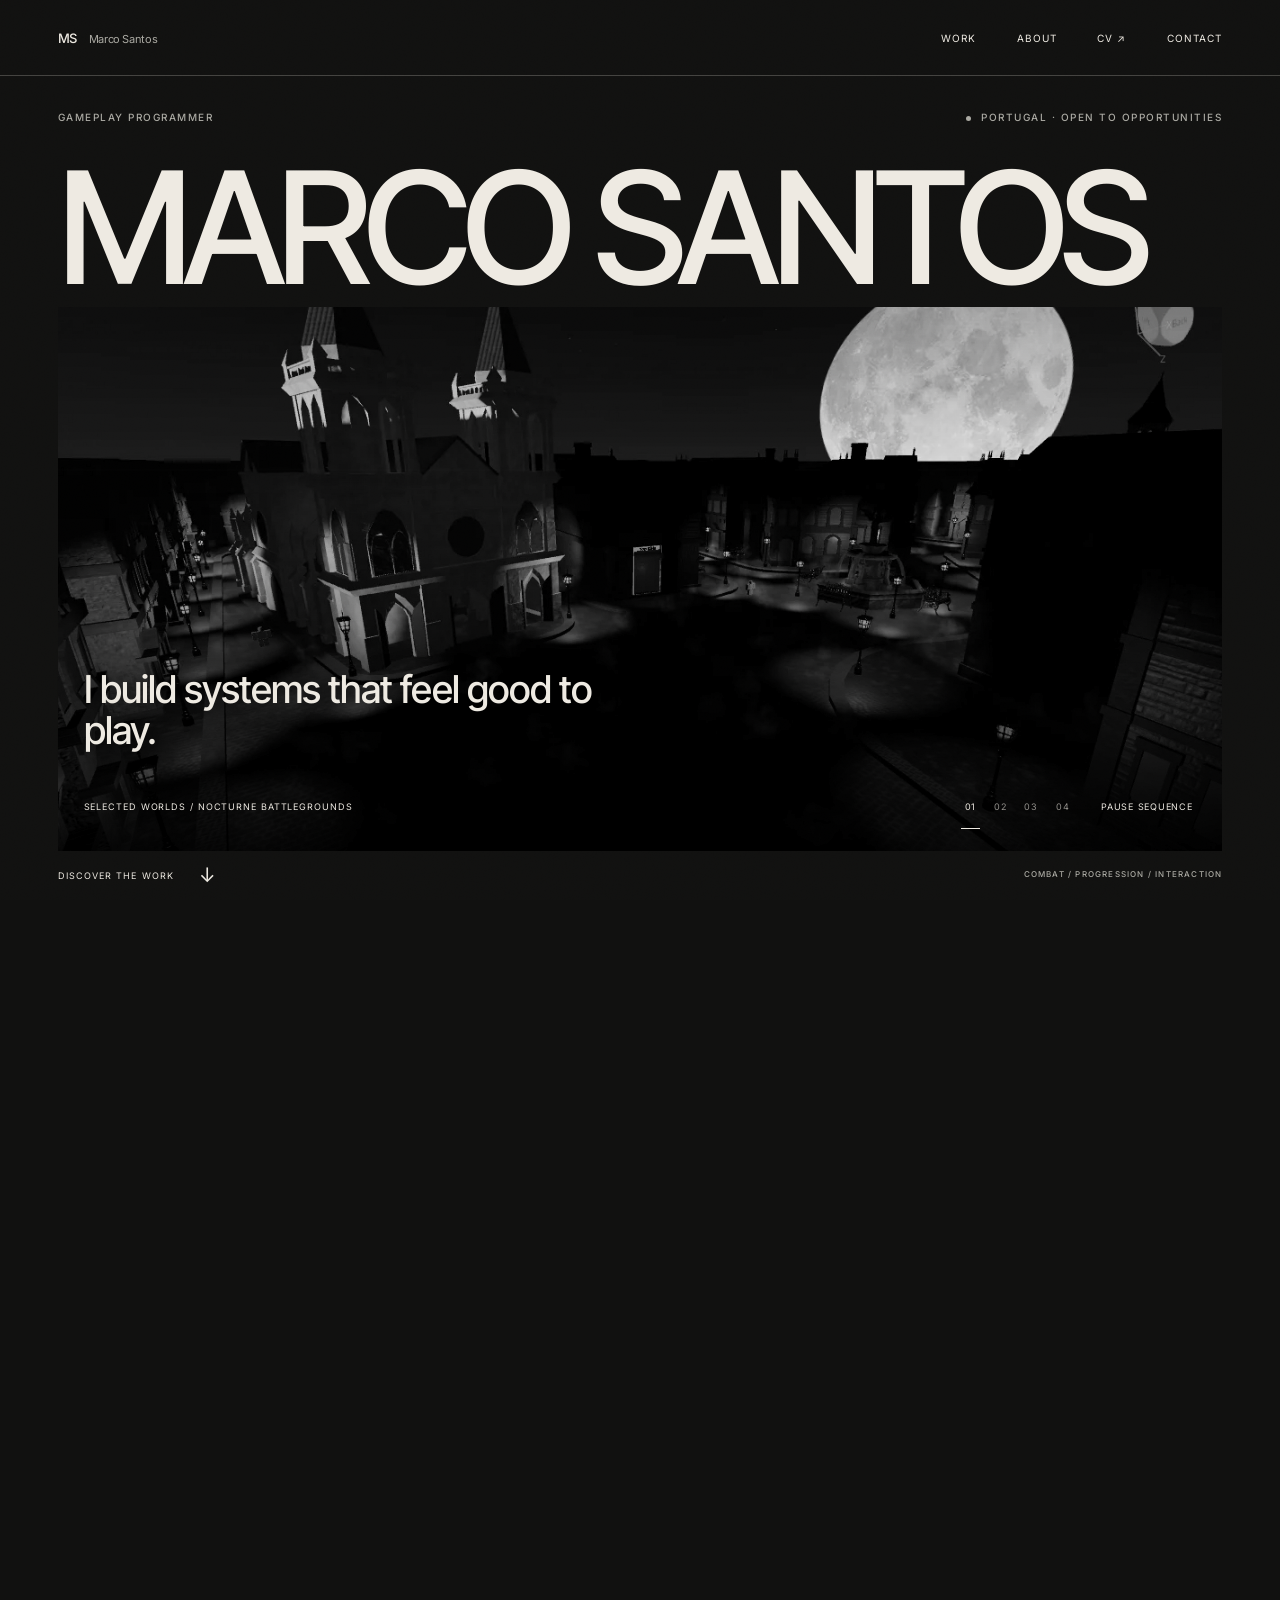
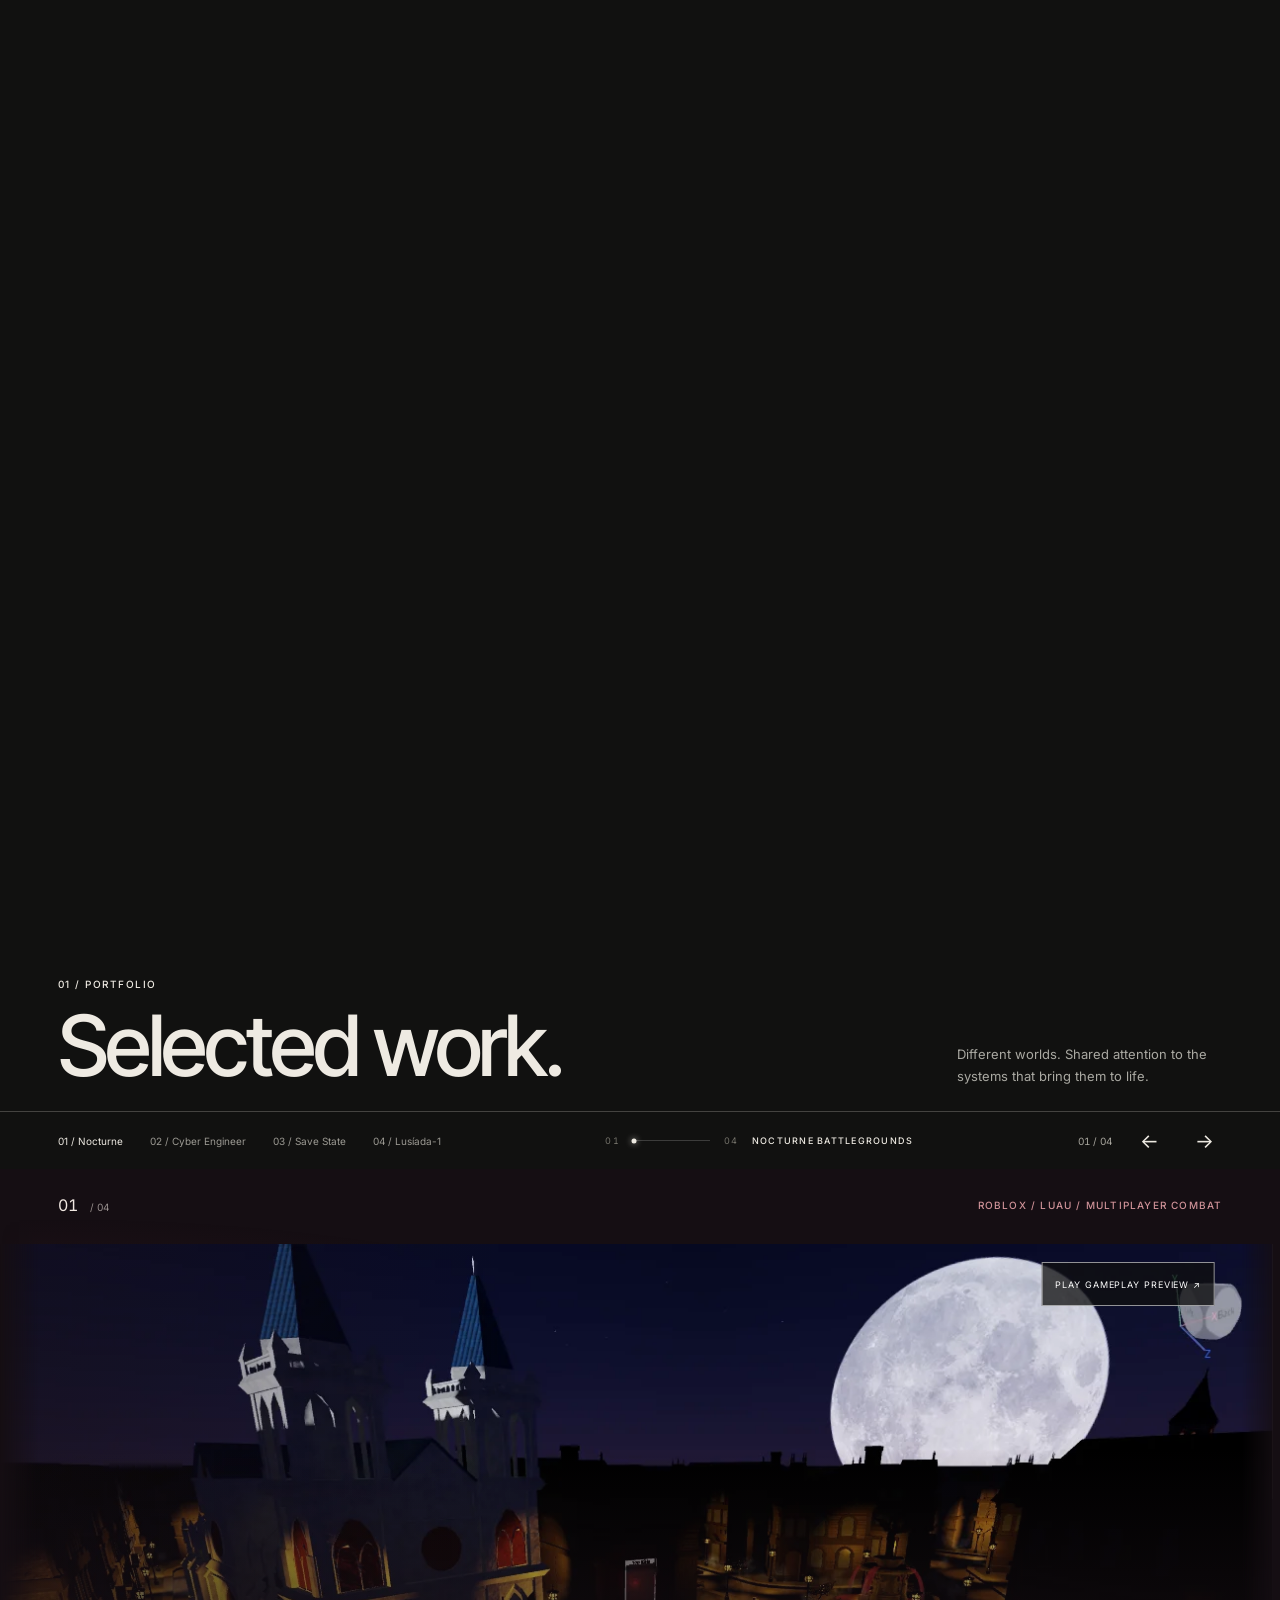
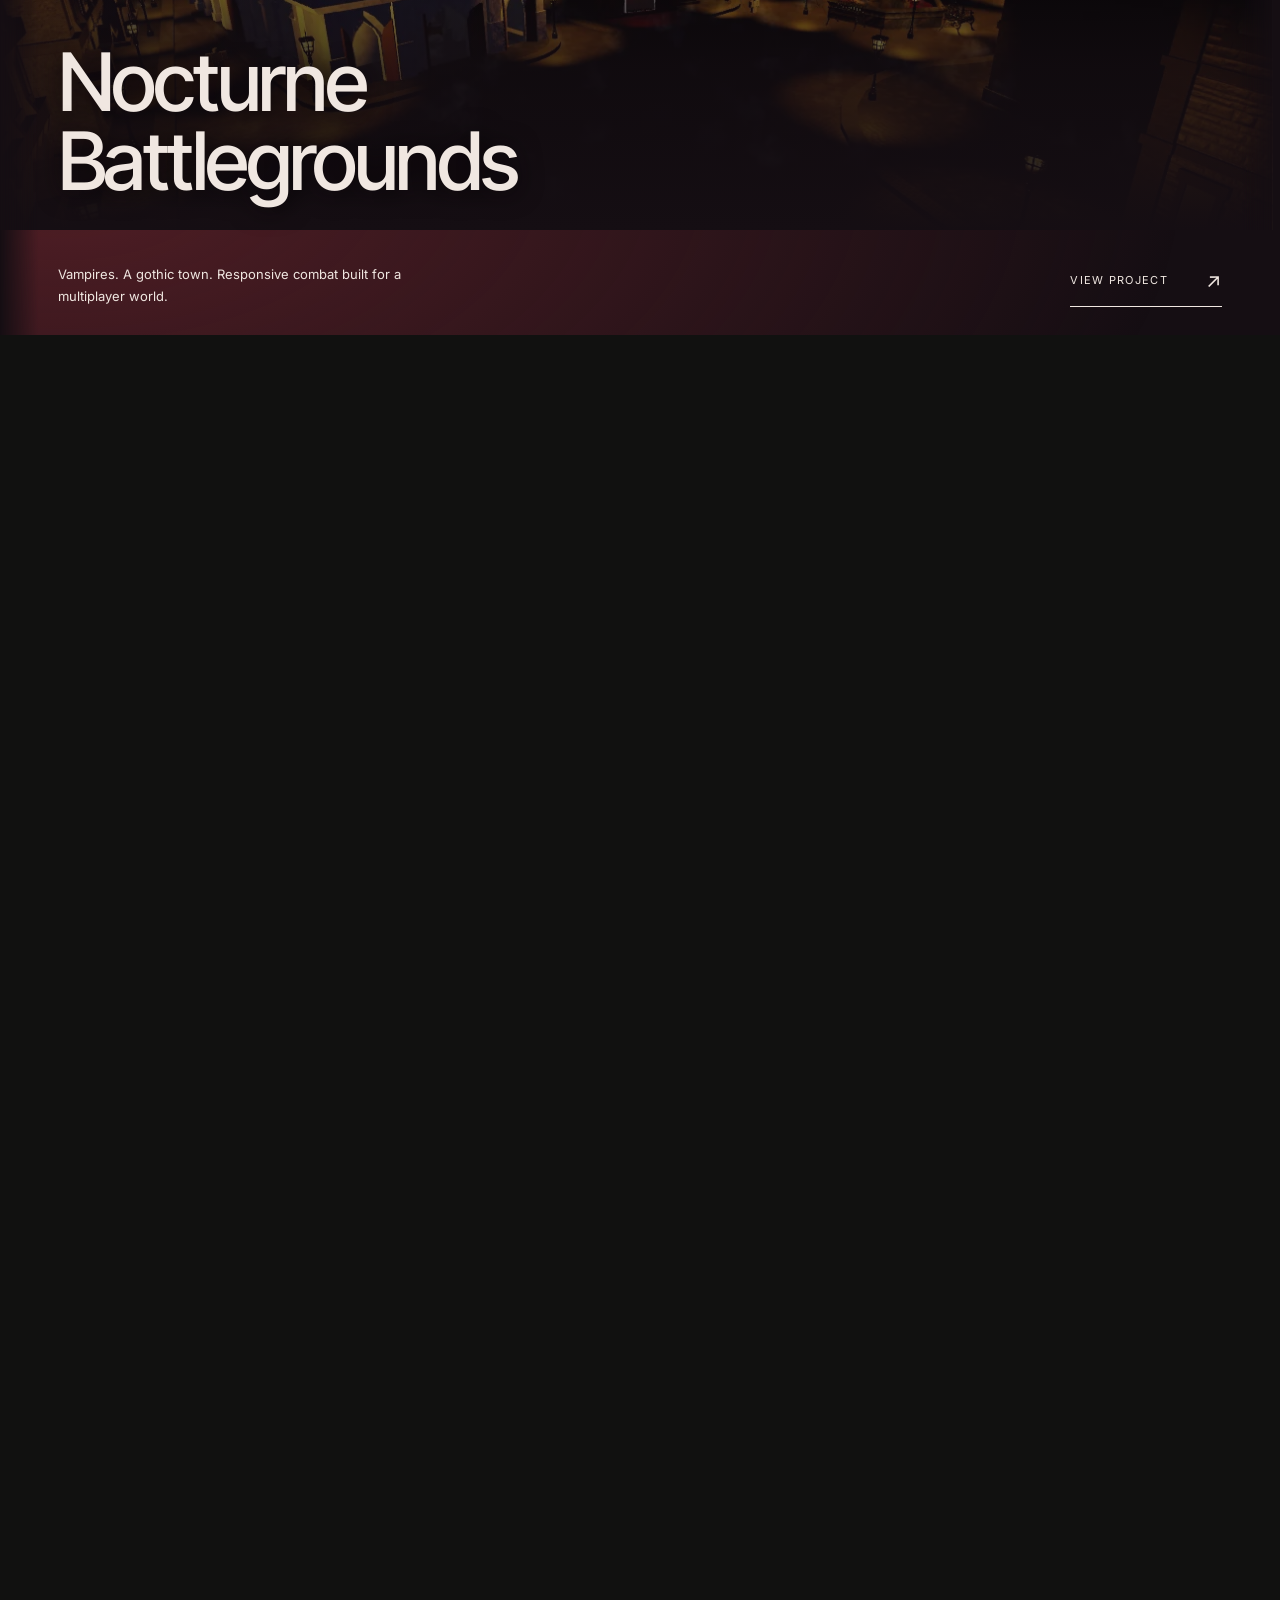
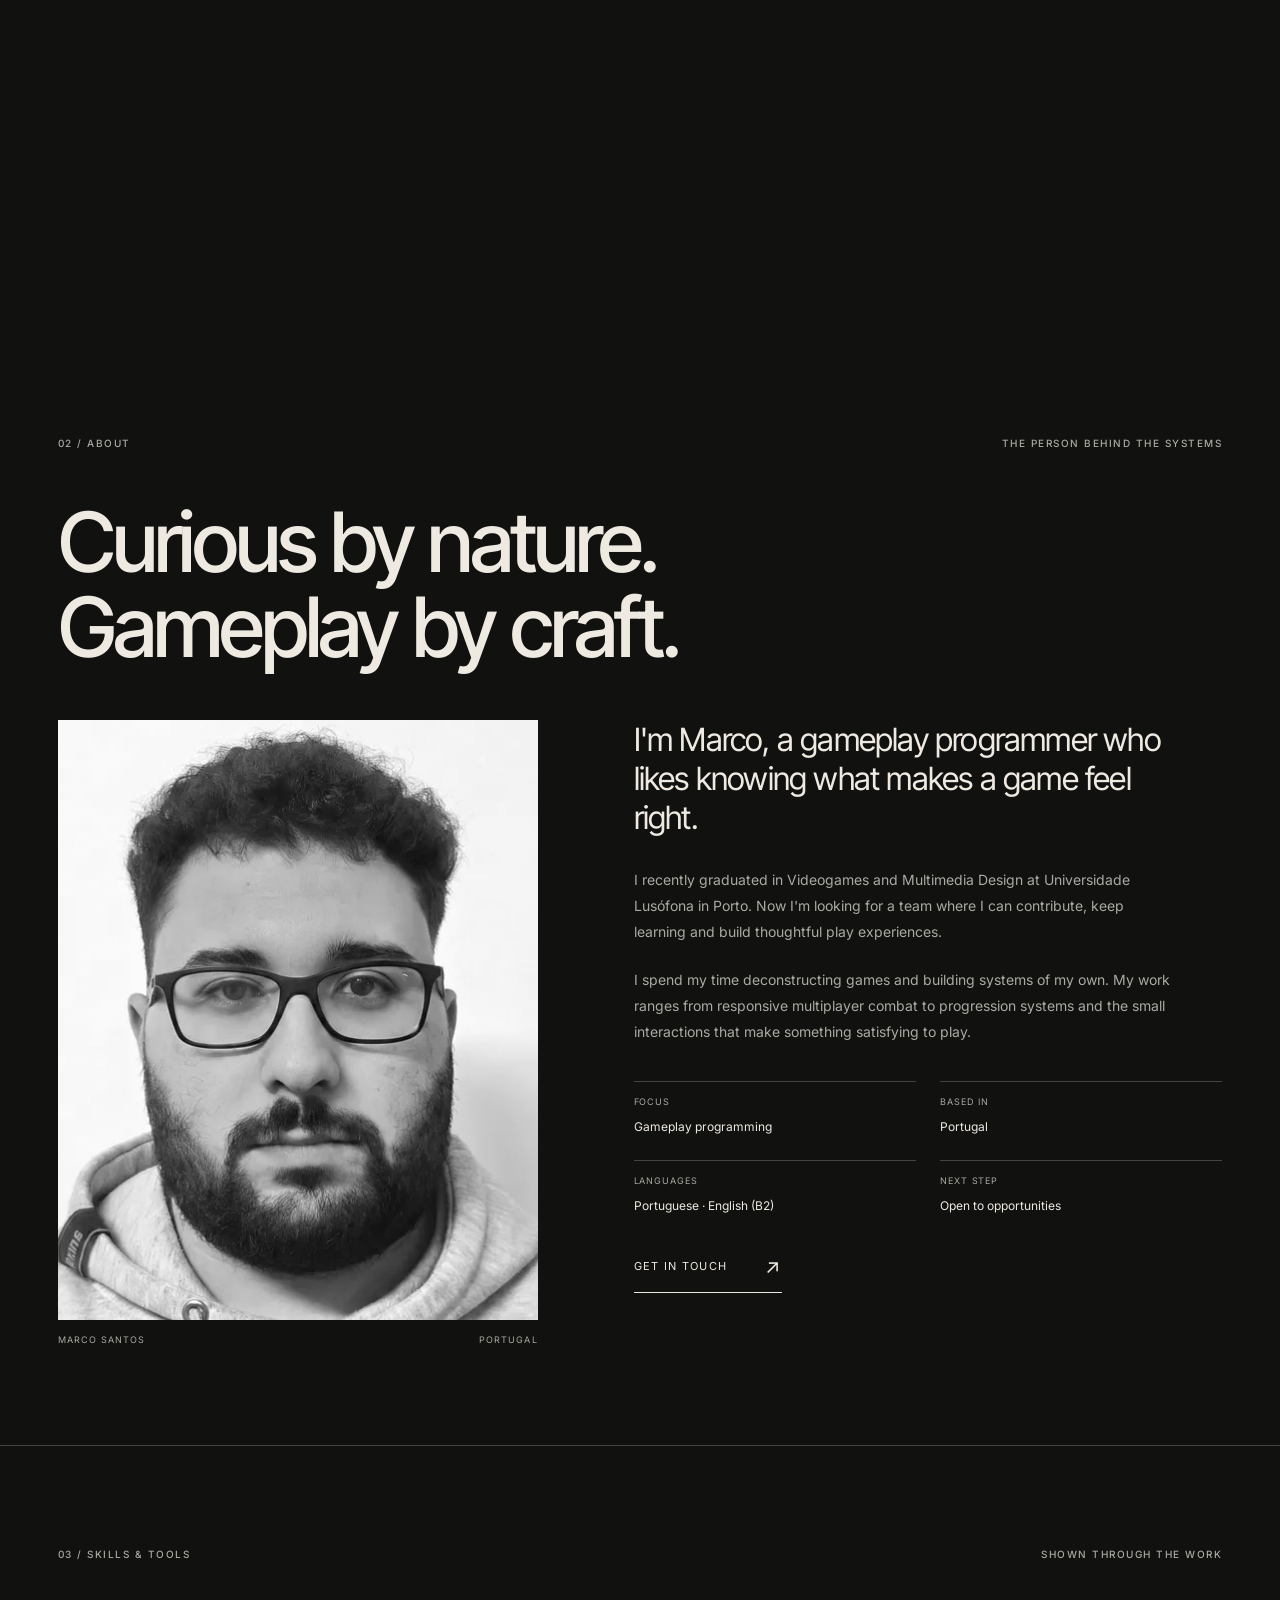
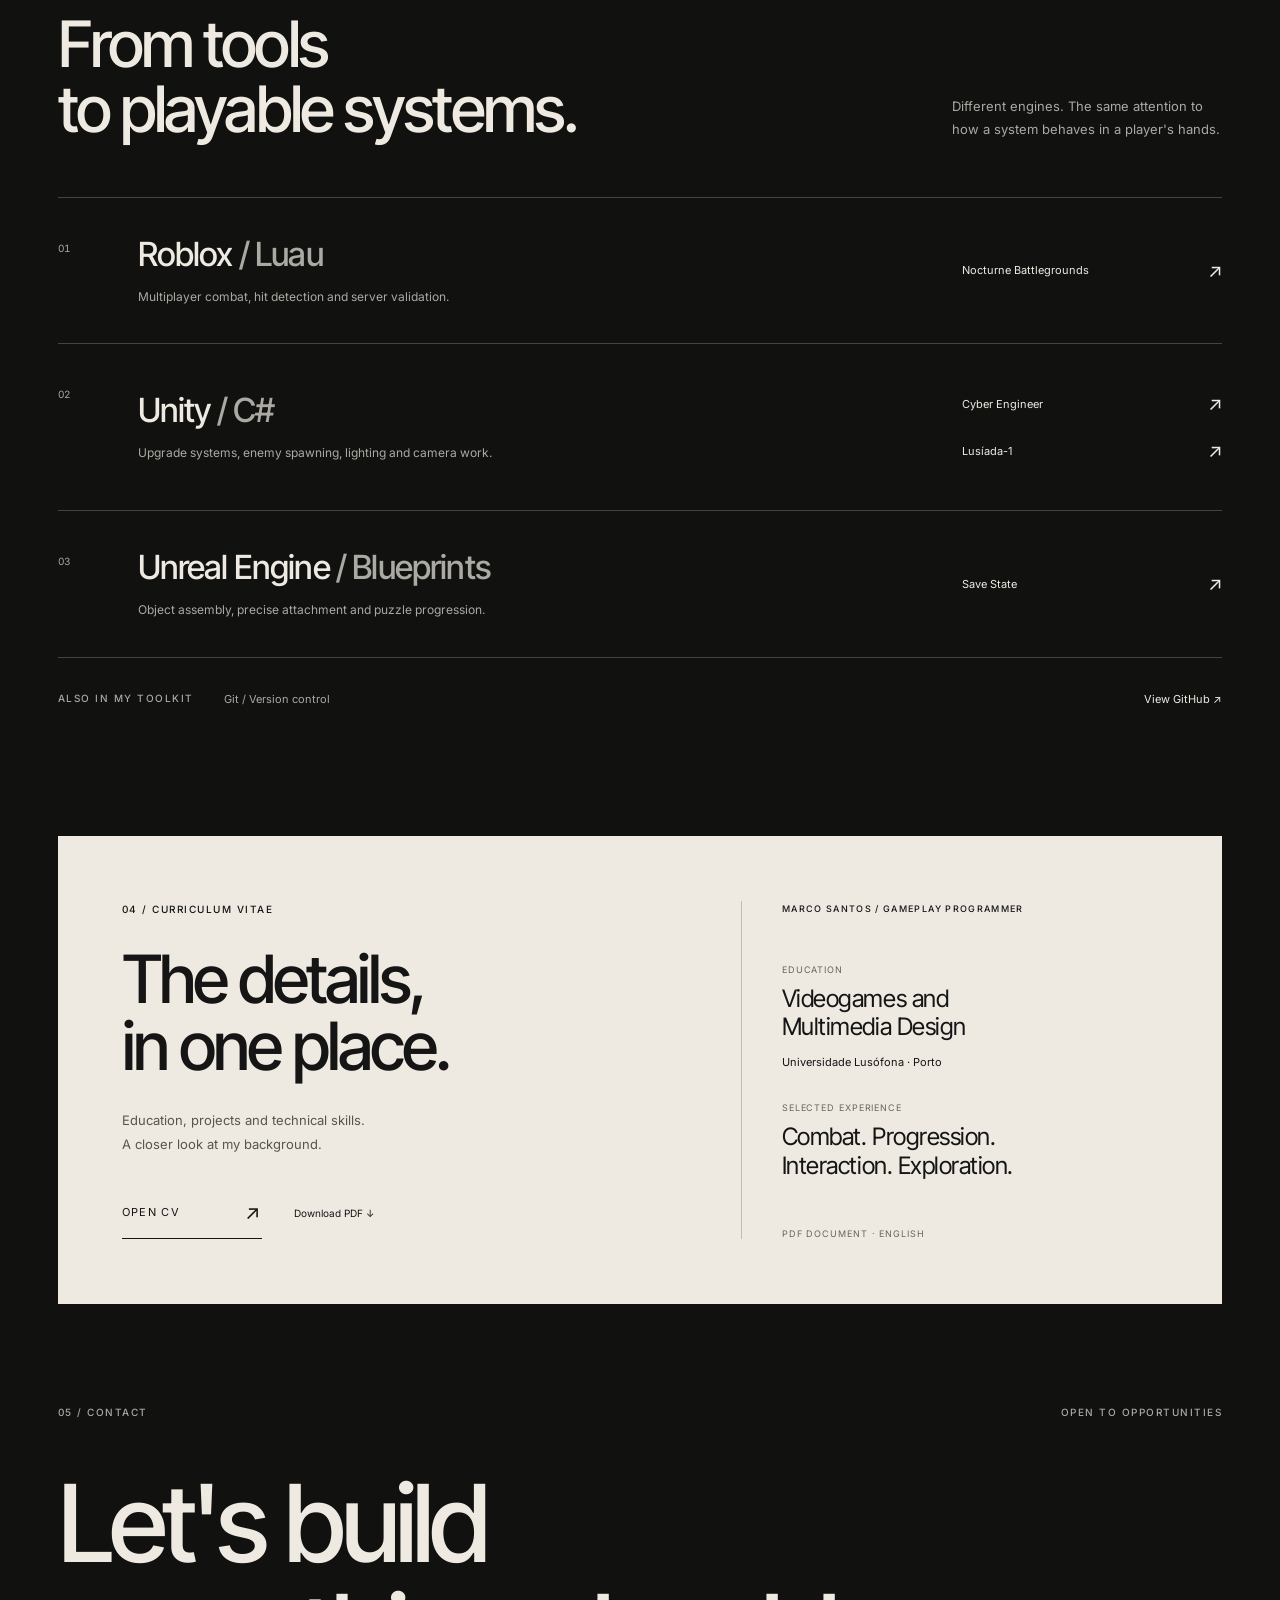
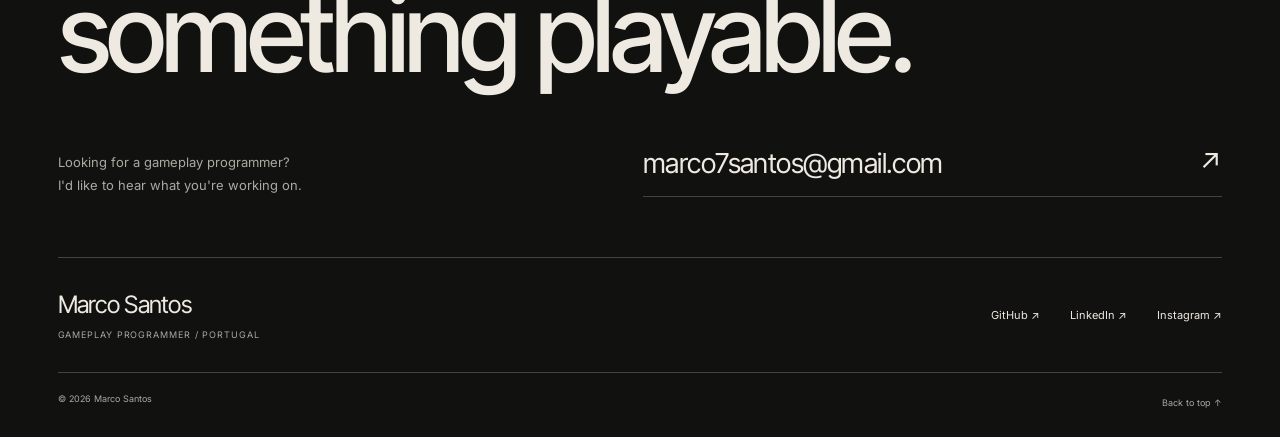
==== commit 02b54956: "Update V4" ====
--- a/index.html
+++ b/index.html
@@ -21,6 +21,13 @@
   <script src="assets/js/hero.js" defer></script>
   <script src="assets/js/home.js" defer></script>
   <script src="assets/js/media.js" defer></script>
+  <link rel="prefetch" href="nocturne.html">
+  <link rel="prefetch" href="cyber.html">
+  <link rel="prefetch" href="savestate.html">
+  <link rel="prefetch" href="lusiada1.html">
+  <link rel="prefetch" href="assets/media/cyber-case/arena-1.webp">
+  <link rel="prefetch" href="assets/media/save-case/assembly.webp">
+  <link rel="prefetch" href="assets/media/lusiada-case/nebula.webp">
 <link rel="stylesheet" href="assets/css/polish.css"><script src="assets/js/polish.js" defer></script>
 </head>
 <body>
@@ -55,20 +62,27 @@
       <div class="gallery-stage">
         <div class="gallery-bar">
           <nav class="gallery-index" aria-label="Selected projects"><a href="#nocturne">01 / Nocturne</a><a href="#cyber">02 / Cyber Engineer</a><a href="#save-state">03 / Save State</a><a href="#lusiada">04 / Lusíada-1</a></nav>
+          <div class="gallery-progress-editorial" aria-hidden="true">
+            <span class="editorial-bound">01</span>
+            <div class="editorial-track"><div class="editorial-fill"></div><div class="editorial-pip"></div></div>
+            <span class="editorial-bound">04</span>
+            <span class="editorial-project-name">Nocturne Battlegrounds</span>
+          </div>
           <div class="gallery-controls"><output aria-label="Current project">01 / 04</output><button type="button" data-direction="-1" aria-label="Previous project">←</button><button type="button" data-direction="1" aria-label="Next project">→</button></div>
         </div>
+        <div class="gallery-ambient" aria-hidden="true"></div>
         <div class="gallery-track">
           <article class="world nocturne" id="nocturne" aria-labelledby="nocturne-title">
             <div class="world-top"><span class="world-number">01 <small>/ 04</small></span><p class="eyebrow">Roblox / Luau / Multiplayer combat</p></div>
             <h3 id="nocturne-title">Nocturne<span>Battlegrounds</span></h3>
-            <figure class="media"><video aria-hidden="true" data-restore-poster="true" data-src="assets/media/nocturne.mp4" data-poster="assets/media/nocturne-world.webp" muted loop playsinline preload="none" aria-label="Nocturne vampire combat gameplay"></video><button class="preview-toggle" type="button" aria-label="Play Nocturne preview">Play gameplay preview ↗</button></figure>
+            <figure class="media" data-project-href="nocturne.html" tabindex="0" role="link" aria-label="View Nocturne Battlegrounds case study"><video aria-hidden="true" data-restore-poster="true" data-src="assets/media/nocturne.mp4" data-poster="assets/media/nocturne-world.webp" muted loop playsinline preload="none" aria-label="Nocturne vampire combat gameplay"></video><button class="preview-toggle" type="button" aria-label="Play Nocturne preview">Play gameplay preview ↗</button></figure>
             <div class="world-footer"><p class="world-copy">Vampires. A gothic town. Responsive combat built for a multiplayer world.</p><a class="text-link" href="nocturne.html">View project <span aria-hidden="true">↗</span></a></div>
           </article>
           <article class="world cyber" id="cyber" aria-labelledby="cyber-title">
             <div class="world-top"><span class="world-number">02 <small>/ 04</small></span><p class="eyebrow">Unity / C# / Action roguelike</p></div>
             <div class="cyber-layout">
               <div><h3 id="cyber-title">Cyber<br><span>Engineer</span></h3><p class="world-copy">Fight your own creations.<br>Grow stronger with every wave.</p><a class="text-link" href="cyber.html">View project <span aria-hidden="true">↗</span></a></div>
-              <div class="cyber-composition"><figure class="cyber-detail"><img src="assets/media/cyber-upgrades.webp" loading="lazy" width="420" height="746" alt="Three upgrade choices in Cyber Engineer" decoding="async"><figcaption>01 / Choose your upgrade</figcaption></figure><figure class="media"><video aria-hidden="true" data-src="assets/media/cyber.mp4" data-poster="assets/media/cyber.webp" muted loop playsinline preload="none" aria-label="Cyber Engineer top-down mobile gameplay"></video><button class="preview-toggle" type="button" aria-label="Play Cyber Engineer preview">Play preview ↗</button></figure><figure class="cyber-detail encounter"><img src="assets/media/cyber-encounter.webp" loading="lazy" width="420" height="746" alt="Enemies converging on the engineer" decoding="async"><figcaption>02 / Face the next wave</figcaption></figure></div>
+              <div class="cyber-composition" data-project-href="cyber.html" tabindex="0" role="link" aria-label="View Cyber Engineer case study"><figure class="cyber-detail"><img src="assets/media/cyber-upgrades.webp" loading="lazy" width="420" height="746" alt="Three upgrade choices in Cyber Engineer" decoding="async"><figcaption>01 / Choose your upgrade</figcaption></figure><figure class="media"><video aria-hidden="true" data-src="assets/media/cyber.mp4" data-poster="assets/media/cyber.webp" muted loop playsinline preload="none" aria-label="Cyber Engineer top-down mobile gameplay"></video><button class="preview-toggle" type="button" aria-label="Play Cyber Engineer preview">Play preview ↗</button></figure><figure class="cyber-detail encounter"><img src="assets/media/cyber-encounter.webp" loading="lazy" width="420" height="746" alt="Enemies converging on the engineer" decoding="async"><figcaption>02 / Face the next wave</figcaption></figure></div>
               <div class="system-notes"><div><span class="eyebrow">01 / Progression</span><p>Character, weapon and gadget upgrades.</p></div><div><span class="eyebrow">02 / Encounters</span><p>Twenty waves. Controlled enemy spawning.</p></div></div>
             </div>
           </article>
@@ -76,12 +90,12 @@
             <div class="world-top"><span class="world-number">03 <small>/ 04</small></span><p class="eyebrow">Unreal Engine / Blueprints / Puzzle</p></div>
             <div class="save-layout">
               <div><h3 id="save-title">Save<br> State</h3><p class="world-copy">Slow down. Piece it together.<br>A little care, a satisfying fit.</p><a class="text-link" href="savestate.html">View project <span aria-hidden="true">↗</span></a></div>
-              <div class="save-composition"><figure class="media"><video aria-hidden="true" data-src="assets/media/save-state.mp4" data-poster="assets/media/save-state.webp" muted loop playsinline preload="none" aria-label="Assembling a controller in Save State"></video><button class="preview-toggle" type="button" aria-label="Play Save State preview">Play preview ↗</button></figure><figure class="save-detail"><img src="assets/media/save-detail-1.webp" width="720" height="406" loading="lazy" alt="Controller parts arranged at their assembly points" decoding="async"><figcaption>02 / Find the fit</figcaption></figure><figure class="save-detail"><img src="assets/media/save-detail-2.webp" width="720" height="406" loading="lazy" alt="A completed controller being inspected" decoding="async"><figcaption>03 / Put it together</figcaption></figure><p class="save-caption">Small interactions. A satisfying whole.</p></div>
+              <div class="save-composition" data-project-href="savestate.html" tabindex="0" role="link" aria-label="View Save State case study"><figure class="media"><video aria-hidden="true" data-src="assets/media/save-state.mp4" data-poster="assets/media/save-state.webp" muted loop playsinline preload="none" aria-label="Assembling a controller in Save State"></video><button class="preview-toggle" type="button" aria-label="Play Save State preview">Play preview ↗</button></figure><figure class="save-detail"><img src="assets/media/save-detail-1.webp" width="720" height="406" loading="lazy" alt="Controller parts arranged at their assembly points" decoding="async"><figcaption>02 / Find the fit</figcaption></figure><figure class="save-detail"><img src="assets/media/save-detail-2.webp" width="720" height="406" loading="lazy" alt="A completed controller being inspected" decoding="async"><figcaption>03 / Put it together</figcaption></figure><p class="save-caption">Small interactions. A satisfying whole.</p></div>
             </div>
           </article>
           <article class="world lusiada" id="lusiada" aria-labelledby="lusiada-title">
             <div class="world-top"><span class="world-number">04 <small>/ 04</small></span><p class="eyebrow">Unity / C# / Space exploration</p></div>
-            <figure class="media"><video aria-hidden="true" data-src="assets/media/lusiada.mp4" data-poster="assets/media/lusiada-world.webp" muted loop playsinline preload="none" aria-label="Lusíada spacecraft crossing a bright nebula"></video><button class="preview-toggle" type="button" aria-label="Play Lusíada-1 preview">Play preview ↗</button></figure>
+            <figure class="media" data-project-href="lusiada1.html" tabindex="0" role="link" aria-label="View Lusíada-1 case study"><video aria-hidden="true" data-src="assets/media/lusiada.mp4" data-poster="assets/media/lusiada-world.webp" muted loop playsinline preload="none" aria-label="Lusíada spacecraft crossing a bright nebula"></video><button class="preview-toggle" type="button" aria-label="Play Lusíada-1 preview">Play preview ↗</button></figure>
             <h3 id="lusiada-title">Lusíada-1</h3><p class="subtitle">Lost signal. New horizons.</p>
             <div class="world-footer"><p class="world-copy">A voyage beyond the familiar.<br>Lighting and camera work in service of discovery.</p><a class="text-link" href="lusiada1.html">View project <span aria-hidden="true">↗</span></a></div>
           </article>
--- a/assets/css/base.css
+++ b/assets/css/base.css
@@ -1,6 +1,6 @@
 @import url('https://fonts.googleapis.com/css2?family=Inter+Tight:wght@400;500;600&family=Inter:wght@400;450;500;600&display=swap');
 * { box-sizing: border-box; }
-html { scroll-behavior: smooth; scroll-padding-top: calc(var(--header-height) + 24px); }
+html { scroll-padding-top: calc(var(--header-height) + 24px); }
 body { margin: 0; background: var(--background); color: var(--paper); font-family: var(--sans); font-size: 15px; -webkit-font-smoothing: antialiased; }
 ::selection { background: #e7d5bb; color: #111; }
 a { color: inherit; text-decoration: none; }
--- a/assets/css/refinement.css
+++ b/assets/css/refinement.css
@@ -17,8 +17,8 @@
 .reel-frames a span { position: absolute; z-index:1; left: 15px; bottom: 14px; font-size: 10px; letter-spacing:.1em; text-transform:uppercase; }
 .hero-base { margin-top: auto; }
 .hero-reel figcaption { font-size: 9px; }
-.work-intro { padding-top: 80px; }
-.work-intro h2 { font-size: clamp(52px,6.6vw,110px); font-weight:500; }
+.work-intro { padding: 56px var(--gutter) 24px; }
+.work-intro h2 { font-size: clamp(52px,6.6vw,110px); font-weight:500; margin-top:10px; }
 .work-description { max-width:265px; color:var(--muted); font-size:13px; line-height:1.7; }
 .gallery-view-label { display:flex; align-items:center; gap:12px; margin-top:20px; font-size:10px; text-transform:uppercase; letter-spacing:.1em; }
 .gallery-view-label select { color:var(--paper); background:var(--background); border:0; border-bottom:1px solid var(--line); padding:7px 0; font:inherit; }
@@ -29,8 +29,8 @@
 .world .text-link { font-size:11px; }
 .nocturne { min-height:800px; }
 .nocturne .media, .is-horizontal .nocturne .media { position:absolute; inset:75px 0 auto; margin:0; width:100%; height:calc(100% - 180px); }
-.nocturne .media::after { box-shadow:none; background:linear-gradient(0deg,#150e13 0%,transparent 60%),linear-gradient(90deg,#150e1340,transparent); }
-.nocturne h3, .is-horizontal .nocturne h3, html[data-type='tight'] .nocturne h3 { position:absolute; top:auto; bottom:135px; left:var(--gutter); margin:0; font-size:clamp(50px,6.3vw,100px); line-height:.98; letter-spacing:-.04em; }
+.nocturne .media::after { box-shadow:none; background:linear-gradient(0deg,#150e13 0%,rgba(21,14,19,.75) 28%,transparent 65%),linear-gradient(90deg,rgba(21,14,19,.5) 0%,transparent 40%); }
+.nocturne h3, .is-horizontal .nocturne h3, html[data-type='tight'] .nocturne h3 { position:absolute; top:auto; bottom:135px; left:var(--gutter); margin:0; font-size:clamp(50px,6.3vw,100px); line-height:.98; letter-spacing:-.04em; text-shadow:0 2px 24px rgba(10,6,9,.9); }
 .nocturne h3 span { padding-left:0; font-style:normal; }
 .nocturne .world-footer, .is-horizontal .nocturne .world-footer { position:absolute; left:var(--gutter); right:var(--gutter); bottom:28px; margin:0; }
 .nocturne .world-copy { max-width:350px; }
@@ -40,11 +40,12 @@
 .cyber h3, .is-horizontal .cyber h3, html[data-type='tight'] .cyber h3 { font-size:clamp(42px,5.2vw,86px); letter-spacing:-.04em; }
 .cyber .world-copy { margin-top:22px; }
 .cyber .text-link, .is-horizontal .cyber .text-link { margin-top:24px; }
-.cyber-composition { grid-column:2; grid-row:1 / 3; display:grid; grid-template-columns:.85fr 1.1fr .85fr; gap:14px; height:min(53vh,500px); align-items:center; }
-.cyber-composition .media, .is-horizontal .cyber-composition .media { width:100%; height:100%; max-width:none; margin:0; border:1px solid #7195b460; }
-.cyber-detail { height:67%; position:relative; align-self:start; margin-top:0; }
-.cyber-detail.encounter { align-self:end; margin:0 0 28px; }
-.cyber-detail img { width:100%; height:100%; object-fit:cover; object-position:top; border:1px solid #7195b440; }
+.cyber-composition { grid-column:2; grid-row:1 / 3; display:grid; grid-template-columns:.88fr 1.1fr .88fr; gap:12px; height:min(53vh,500px); align-items:center; position:relative; isolation:isolate; }
+.cyber-composition::before { content:''; position:absolute; inset:-14px -18px; background:radial-gradient(ellipse 70% 60% at 50% 50%,rgba(34,73,104,.32) 0%,rgba(17,30,43,0) 72%); pointer-events:none; z-index:-1; }
+.cyber-composition .media, .is-horizontal .cyber-composition .media { width:100%; height:100%; max-width:none; margin:0; border:1px solid rgba(143,190,227,.45); box-shadow:0 16px 42px rgba(5,14,24,.55); z-index:2; }
+.cyber-detail { height:72%; position:relative; align-self:center; margin-top:0; z-index:1; }
+.cyber-detail.encounter { align-self:center; margin:0; }
+.cyber-detail img { width:100%; height:100%; object-fit:cover; object-position:top; border:1px solid rgba(113,149,180,.32); box-shadow:0 10px 30px rgba(5,14,24,.4); }
 .cyber-detail figcaption { margin-top:12px; color:#adc8dd; font-size:9px; line-height:1.5; letter-spacing:.08em; text-transform:uppercase; }
 .cyber-composition .preview-toggle { left:8px; right:8px; padding:10px 3px; font-size:9px; }
 .system-notes { grid-column:1; grid-row:2; flex-direction:row; gap:20px; align-self:start; }
@@ -61,12 +62,16 @@
 .save-detail img { width:100%; height:auto; aspect-ratio:16/9; object-fit:contain; }
 .save-detail figcaption { font-size:9px; text-transform:uppercase; letter-spacing:.12em; margin-top:10px; }
 .save-caption { grid-column:1 / -1; font-family:var(--sans); font-size:11px; font-style:normal; margin-top:0; text-align:left; color:#73524a; }
+.is-horizontal .save-state { background:linear-gradient(90deg,transparent 0%,rgba(237,199,183,.6) 50px,#edc7b7 120px); }
 .lusiada { min-height:800px; }
 .lusiada .media { width:68%; height:58%; top:90px; right:0; overflow:visible; background:transparent; }
 .lusiada .media video { object-fit:contain; mask-image:radial-gradient(ellipse at 55% 50%,#000 35%,transparent 73%); }
 .lusiada .media::after { background:linear-gradient(90deg,#090f18,transparent 25%),linear-gradient(0deg,#090f18,transparent 25%); }
 .lusiada .preview-toggle { right:var(--gutter); }
+.is-horizontal .lusiada .media { width:60%; height:52%; top:14vh; right:4vw; background:transparent; }
+.is-horizontal .lusiada .media video { object-fit:contain; mask-image:radial-gradient(ellipse 60% 55% at 52% 48%,#000 22%,transparent 68%); }
 .lusiada h3, .is-horizontal .lusiada h3, html[data-type='tight'] .lusiada h3 { margin-top:39vh; font-size:clamp(58px,7vw,112px); }
+.is-horizontal .lusiada h3, html[data-type='tight'] .is-horizontal .lusiada h3 { margin-top:36vh; }
 .lusiada .subtitle { font-family:var(--sans); font-size:14px; font-style:normal; letter-spacing:.02em; margin:20px 0 24px; }
 .lusiada .world-copy { max-width:340px; }
 .profile { padding-top:100px; }
--- a/assets/css/hero.css
+++ b/assets/css/hero.css
@@ -52,6 +52,6 @@
 .hero-scene{position:relative;top:auto}
 .work.is-horizontal{height:auto}
 .is-horizontal .gallery-stage{position:relative;top:auto}
-@media(min-width:1100px) and (pointer:fine) and (prefers-reduced-motion:no-preference){
+@media(min-width:1100px) and (prefers-reduced-motion:no-preference){
  .hero-scene{min-height:0;height:calc(100svh - var(--header-height))}
 }
--- a/assets/css/phase-two.css
+++ b/assets/css/phase-two.css
@@ -3,10 +3,11 @@
 .phase-two section { padding:100px var(--gutter); }
 .p2-section-heading { display:flex; justify-content:space-between; gap:24px; color:var(--muted); margin-bottom:48px; }
 .phase-two h2 { font-family:var(--display); font-weight:500; letter-spacing:-.045em; line-height:1.02; }
-.p2-about h2 { font-size:clamp(48px,6.5vw,104px); margin-bottom:60px; }
-.p2-about-grid { display:grid; grid-template-columns:.85fr 1.15fr; gap:clamp(50px,10vw,170px); align-items:center; }
-.p2-portrait img { width:100%; height:auto; aspect-ratio:1; object-fit:cover; filter:grayscale(1); }
-.p2-portrait figcaption { display:flex; justify-content:space-between; margin-top:16px; font-size:9px; letter-spacing:.09em; text-transform:uppercase; color:var(--muted); }
+.p2-about h2 { font-size:clamp(48px,6.5vw,104px); margin-bottom:50px; }
+.p2-about-grid { display:grid; grid-template-columns:.95fr 1.15fr; gap:clamp(40px,7vw,130px); align-items:start; }
+.p2-portrait { max-width:480px; }
+.p2-portrait img { width:100%; height:auto; aspect-ratio:4 / 5; object-fit:cover; object-position:center 25%; filter:grayscale(1); }
+.p2-portrait figcaption { display:flex; justify-content:space-between; margin-top:14px; font-size:9px; letter-spacing:.12em; text-transform:uppercase; color:var(--muted); }
 .p2-bio > p { max-width:540px; font-size:14px; line-height:1.85; color:var(--muted); margin-bottom:22px; }
 .p2-bio > .p2-lead { font-family:var(--display); font-size:clamp(25px,2.5vw,38px); line-height:1.22; color:var(--paper); letter-spacing:-.025em; margin-bottom:30px; }
 .p2-profile-facts { display:grid; grid-template-columns:1fr 1fr; gap:24px; margin:36px 0 25px; }
@@ -41,14 +42,14 @@
 .p2-cv-summary dd { font-family:var(--display); font-size:24px; line-height:1.2; letter-spacing:-.02em; }
 .p2-cv-summary .p2-cv-detail { font-family:var(--sans); font-size:11px; margin-top:12px; letter-spacing:0; line-height:1.6; }
 .p2-cv-format { font-size:9px; text-transform:uppercase; letter-spacing:.1em; color:#65655d; }
-.phase-two .p2-contact { padding-top:140px; padding-bottom:85px; }
+.phase-two .p2-contact { padding-top:100px; padding-bottom:60px; }
 .p2-contact h2 { font-size:clamp(49px,8.4vw,136px); }
-.p2-contact-bottom { display:grid; grid-template-columns:1fr 1.2fr; gap:8vw; align-items:end; margin-top:55px; }
+.p2-contact-bottom { display:grid; grid-template-columns:1fr 1.2fr; gap:8vw; align-items:end; margin-top:42px; }
 .p2-contact-bottom > p { color:var(--muted); font-size:13px; line-height:1.8; }
 .p2-email { display:flex; gap:20px; align-items:center; justify-content:space-between; font-size:clamp(18px,2.15vw,34px); font-family:var(--display); letter-spacing:-.02em; padding:16px 0; border-bottom:1px solid var(--line); }
 .p2-email:hover { border-color:var(--paper); }
 .p2-footer { padding:0 var(--gutter) 25px; background:var(--background); }
-.p2-footer-top { border-top:1px solid var(--line); padding:40px 0; display:flex; justify-content:space-between; align-items:center; gap:35px; }
+.p2-footer-top { border-top:1px solid var(--line); padding:32px 0; display:flex; justify-content:space-between; align-items:center; gap:35px; }
 .p2-footer-name { font-family:var(--display); font-size:24px; letter-spacing:-.03em; }
 .p2-footer-name span { display:block; font-family:var(--sans); font-size:9px; text-transform:uppercase; letter-spacing:.1em; color:var(--muted); margin-top:10px; }
 .p2-footer nav { display:flex; gap:30px; font-size:11px; }
--- a/assets/css/polish.css
+++ b/assets/css/polish.css
@@ -1,27 +1,306 @@
 /* Progressive navigation polish; no click interception, delays or loading overlay. */
-@view-transition{navigation:auto}
-::view-transition-old(root){animation:portfolio-out 140ms ease both}
-::view-transition-new(root){animation:portfolio-in 180ms ease both}
-@keyframes portfolio-out{to{opacity:0}}
-@keyframes portfolio-in{from{opacity:0;transform:translateY(5px)}to{opacity:1;transform:none}}
+@view-transition { navigation: auto; }
+
+::view-transition-old(root) {
+  animation: portfolio-out 160ms cubic-bezier(0.4, 0, 0.2, 1) both;
+}
+::view-transition-new(root) {
+  animation: portfolio-in 220ms cubic-bezier(0, 0, 0.2, 1) both;
+}
+@keyframes portfolio-out { to { opacity: 0; } }
+@keyframes portfolio-in { from { opacity: 0; transform: translateY(4px); } to { opacity: 1; transform: none; } }
+
+/* 1. SHARED-ELEMENT / CONTINUITY VIEW TRANSITIONS */
+#nocturne .media,
+.nocturne-case .case-hero-image {
+  view-transition-name: project-media-nocturne;
+}
+#nocturne h3,
+.nocturne-case .case-hero h1 {
+  view-transition-name: project-title-nocturne;
+}
+
+#cyber .cyber-composition,
+.cyber-case .ce-hero-sequence {
+  view-transition-name: project-media-cyber;
+}
+#cyber h3,
+.cyber-case .ce-hero h1 {
+  view-transition-name: project-title-cyber;
+}
+
+#save-state .save-composition .media,
+.save-case .ss-hero-frame {
+  view-transition-name: project-media-savestate;
+}
+#save-state h3,
+.save-case .ss-hero-title h1 {
+  view-transition-name: project-title-savestate;
+}
+
+#lusiada .media,
+.lusiada-case .lu-hero-world {
+  view-transition-name: project-media-lusiada;
+}
+#lusiada h3,
+.lusiada-case .lu-title h1 {
+  view-transition-name: project-title-lusiada;
+}
+
+::view-transition-group(project-media-nocturne),
+::view-transition-group(project-media-cyber),
+::view-transition-group(project-media-savestate),
+::view-transition-group(project-media-lusiada) {
+  animation-duration: 260ms;
+  animation-timing-function: cubic-bezier(0.22, 1, 0.36, 1);
+  overflow: clip;
+}
+
+::view-transition-group(project-title-nocturne),
+::view-transition-group(project-title-cyber),
+::view-transition-group(project-title-savestate),
+::view-transition-group(project-title-lusiada) {
+  animation-duration: 200ms;
+  animation-timing-function: cubic-bezier(0.22, 1, 0.36, 1);
+}
+
+::view-transition-old(project-media-nocturne),
+::view-transition-new(project-media-nocturne),
+::view-transition-old(project-media-cyber),
+::view-transition-new(project-media-cyber),
+::view-transition-old(project-media-savestate),
+::view-transition-new(project-media-savestate),
+::view-transition-old(project-media-lusiada),
+::view-transition-new(project-media-lusiada) {
+  object-fit: cover;
+  height: 100%;
+}
+
+/* 2. EDITORIAL PROGRESS INDICATOR */
+.gallery-progress-editorial {
+  display: flex;
+  align-items: center;
+  gap: 14px;
+  font-family: var(--sans);
+  color: var(--muted);
+  user-select: none;
+}
+.editorial-bound {
+  font-size: 9px;
+  letter-spacing: 0.12em;
+  font-variant-numeric: tabular-nums;
+  color: #727068;
+}
+.editorial-track {
+  position: relative;
+  width: 76px;
+  height: 1px;
+  background: rgba(255, 255, 255, 0.18);
+}
+.editorial-fill {
+  position: absolute;
+  left: 0;
+  top: 0;
+  height: 100%;
+  width: calc(var(--journey-progress, 0) * 100%);
+  background: var(--paper);
+}
+.editorial-pip {
+  position: absolute;
+  top: 50%;
+  left: calc(var(--journey-progress, 0) * 100%);
+  width: 5px;
+  height: 5px;
+  border-radius: 50%;
+  background: var(--paper);
+  transform: translate(-50%, -50%);
+  box-shadow: 0 0 6px rgba(238, 234, 226, 0.7);
+}
+.editorial-project-name {
+  font-size: 9px;
+  letter-spacing: 0.14em;
+  text-transform: uppercase;
+  color: var(--paper);
+  font-weight: 500;
+  min-width: 140px;
+  white-space: nowrap;
+}
+@media (max-width: 1200px) {
+  .editorial-project-name { display: none; }
+}
+@media (max-width: 999px) {
+  .gallery-progress-editorial { display: none; }
+}
+
+/* 3. ATMOSPHERIC TRANSITIONS & OVERLAPPING WORLD AMBIENCE */
+.gallery-ambient {
+  position: absolute;
+  inset: 0;
+  pointer-events: none;
+  z-index: 0;
+  overflow: hidden;
+}
+.gallery-ambient::before {
+  content: '';
+  position: absolute;
+  inset: -10%;
+  background: radial-gradient(circle 850px at var(--ambient-x, 85%) 50%, var(--ambient-glow, transparent), transparent 70%);
+  opacity: var(--ambient-opacity, 0);
+  transition: opacity 0.2s linear;
+}
+.gallery-ambient::after {
+  content: '';
+  position: absolute;
+  inset: -10%;
+  background: radial-gradient(circle 950px at var(--ambient-x2, 15%) 50%, var(--ambient-glow2, transparent), transparent 70%);
+  opacity: var(--ambient-opacity2, 0);
+  transition: opacity 0.2s linear;
+}
+.is-horizontal .world.nocturne,
+.is-horizontal .world.cyber,
+.is-horizontal .world.lusiada {
+  background: transparent;
+}
+.is-horizontal .save-state {
+  background: radial-gradient(ellipse 90% 85% at 50% 50%, rgba(237,199,183,.96) 0%, rgba(237,199,183,.78) 55%, rgba(237,199,183,.2) 88%, transparent 100%);
+}
+
+/* Interactive project media on homepage */
+[data-project-href] {
+  cursor: pointer;
+}
+[data-project-href]:focus-visible {
+  outline: 2px solid var(--paper);
+  outline-offset: 4px;
+}
+
+/* Explicit geometry stabilization for cold-load View Transitions */
+.nocturne-case .case-hero-image {
+  aspect-ratio: 1295 / 793;
+}
+.cyber-case .ce-hero-sequence img {
+  aspect-ratio: 240 / 426;
+}
+.save-case .ss-hero-frame img {
+  aspect-ratio: 426 / 240;
+}
+.lusiada-case .lu-hero-world img {
+  aspect-ratio: 426 / 240;
+}
+
+/* 6. SUBTLE FILM GRAIN */
+.film-grain {
+  position: fixed;
+  inset: 0;
+  width: 100vw;
+  height: 100vh;
+  pointer-events: none;
+  z-index: 90;
+  opacity: var(--grain-opacity, 0.032);
+  background-image: url("data:image/svg+xml,%3Csvg xmlns='http://www.w3.org/2000/svg' viewBox='0 0 256 256' width='256' height='256'%3E%3Cfilter id='noise'%3E%3CfeTurbulence type='fractalNoise' baseFrequency='0.75' numOctaves='3' stitchTiles='stitch'/%3E%3C/filter%3E%3Crect width='100%25' height='100%25' filter='url(%23noise)' opacity='1'/%3E%3C/svg%3E");
+  background-repeat: repeat;
+  mix-blend-mode: overlay;
+  transition: opacity 0.35s ease;
+}
+.save-case .film-grain,
+:root[data-active-project='save-state'] .film-grain {
+  opacity: 0.008;
+}
+
+/* 7. CONTEXTUAL CURSOR */
+@media (hover: hover) and (pointer: fine) {
+  .context-cursor {
+    position: fixed;
+    top: 0;
+    left: 0;
+    pointer-events: none;
+    z-index: 1000;
+    display: flex;
+    align-items: center;
+    justify-content: center;
+    padding: 6px 13px;
+    border-radius: 999px;
+    background: rgba(238, 234, 226, 0.94);
+    color: #141413;
+    font-family: var(--sans);
+    font-size: 9px;
+    font-weight: 600;
+    letter-spacing: 0.14em;
+    text-transform: uppercase;
+    box-shadow: 0 4px 18px rgba(0, 0, 0, 0.38);
+    transform: translate(-50%, -50%) scale(0.4);
+    opacity: 0;
+    transition: transform 0.22s cubic-bezier(0.16, 1, 0.3, 1), opacity 0.18s ease;
+    white-space: nowrap;
+    will-change: transform, left, top;
+  }
+  .context-cursor.is-active {
+    transform: translate(-50%, -50%) scale(1);
+    opacity: 1;
+  }
+}
+@media (pointer: coarse), (hover: none) {
+  .context-cursor {
+    display: none !important;
+  }
+}
+
+/* Hover refinements and interactive targets */
 @media(hover:hover) and (prefers-reduced-motion:no-preference){
- .case-play,.preview-toggle{transition:background .18s,color .18s,box-shadow .18s}
- .case-play:hover{background:#fff;color:#171717;box-shadow:0 3px 18px #0003}
- .preview-toggle:hover{background:#eeeae2;color:#171717}
- .text-link{transition:opacity .18s}
- .text-link:hover{opacity:.78}
- .lu-next img,.ss-next img{transition:transform .4s ease}
- .lu-next:hover img,.ss-next:hover img{transform:scale(1.015)}
+  .case-play,.preview-toggle{transition:background .18s,color .18s,box-shadow .18s}
+  .case-play:hover{background:#fff;color:#171717;box-shadow:0 3px 18px #0003}
+  .preview-toggle:hover{background:#eeeae2;color:#171717}
+  .text-link{transition:opacity .18s}
+  .text-link:hover{opacity:.78}
+  .lu-next img,.ss-next img{transition:transform .4s ease}
+  .lu-next:hover img,.ss-next:hover img{transform:scale(1.015)}
 }
 a:focus-visible,button:focus-visible,video:focus-visible{outline:2px solid currentColor;outline-offset:5px}
 .case-play,.preview-toggle,.cinema-controls button{min-height:44px}
 .site-nav a[aria-current]{color:var(--paper)}
 .site-nav a[aria-current]::after{transform:scaleX(1)}
 @media(pointer:coarse){header nav a{min-height:44px;display:inline-flex;align-items:center}.gallery-controls button{min-width:44px;min-height:44px}}
-@media(prefers-reduced-motion:reduce){::view-transition-old(root),::view-transition-new(root){animation:none!important}.hero-scene{position:relative}}
+
+@media(prefers-reduced-motion:reduce){
+  ::view-transition-old(root),
+  ::view-transition-new(root),
+  ::view-transition-group(*) {
+    animation: none !important;
+  }
+  .hero-scene{position:relative}
+}
+
 /* Contrast corrections found in the final text audit. */
 .skip-link{background:#eeeae2;color:#151515}
 .nocturne-case .case-flow-number{color:#785a5d}
 .save-case{--muted:#60584f}
 .save-case .ss-attachment>span:nth-child(even){color:#805151}
 .save-state .save-caption{color:#6b4b43}
+
+/* Restrained case study motion enhancements */
+.case-hero-image,
+.ce-hero-sequence,
+.ss-hero-frame,
+.lu-hero-world,
+.case-film,
+.ce-film,
+.ss-film,
+.lu-film,
+.case-town,
+.ce-upgrade-media {
+  will-change: transform, opacity;
+}
+@media (prefers-reduced-motion: reduce) {
+  .case-hero-image,
+  .ce-hero-sequence,
+  .ss-hero-frame,
+  .lu-hero-world,
+  .case-film,
+  .ce-film,
+  .ss-film,
+  .lu-film,
+  .case-town,
+  .ce-upgrade-media {
+    will-change: auto !important;
+  }
+}
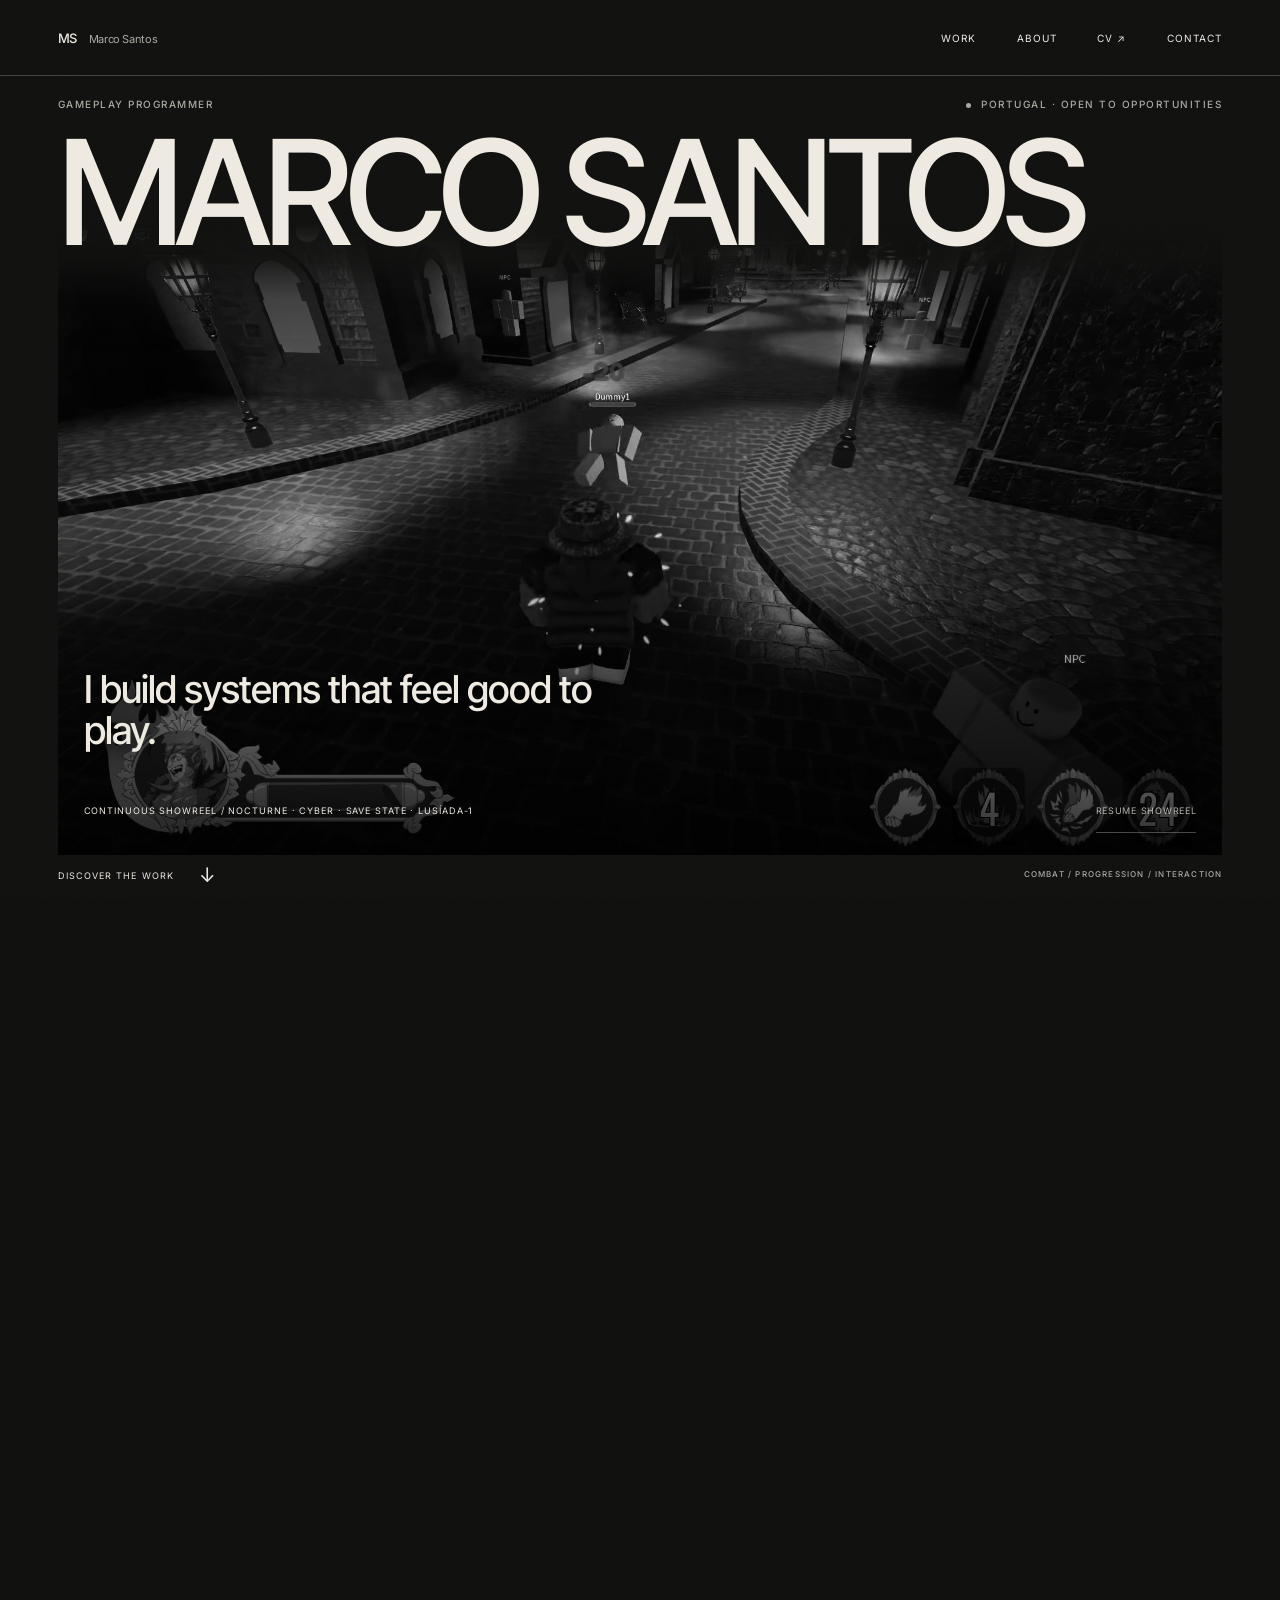
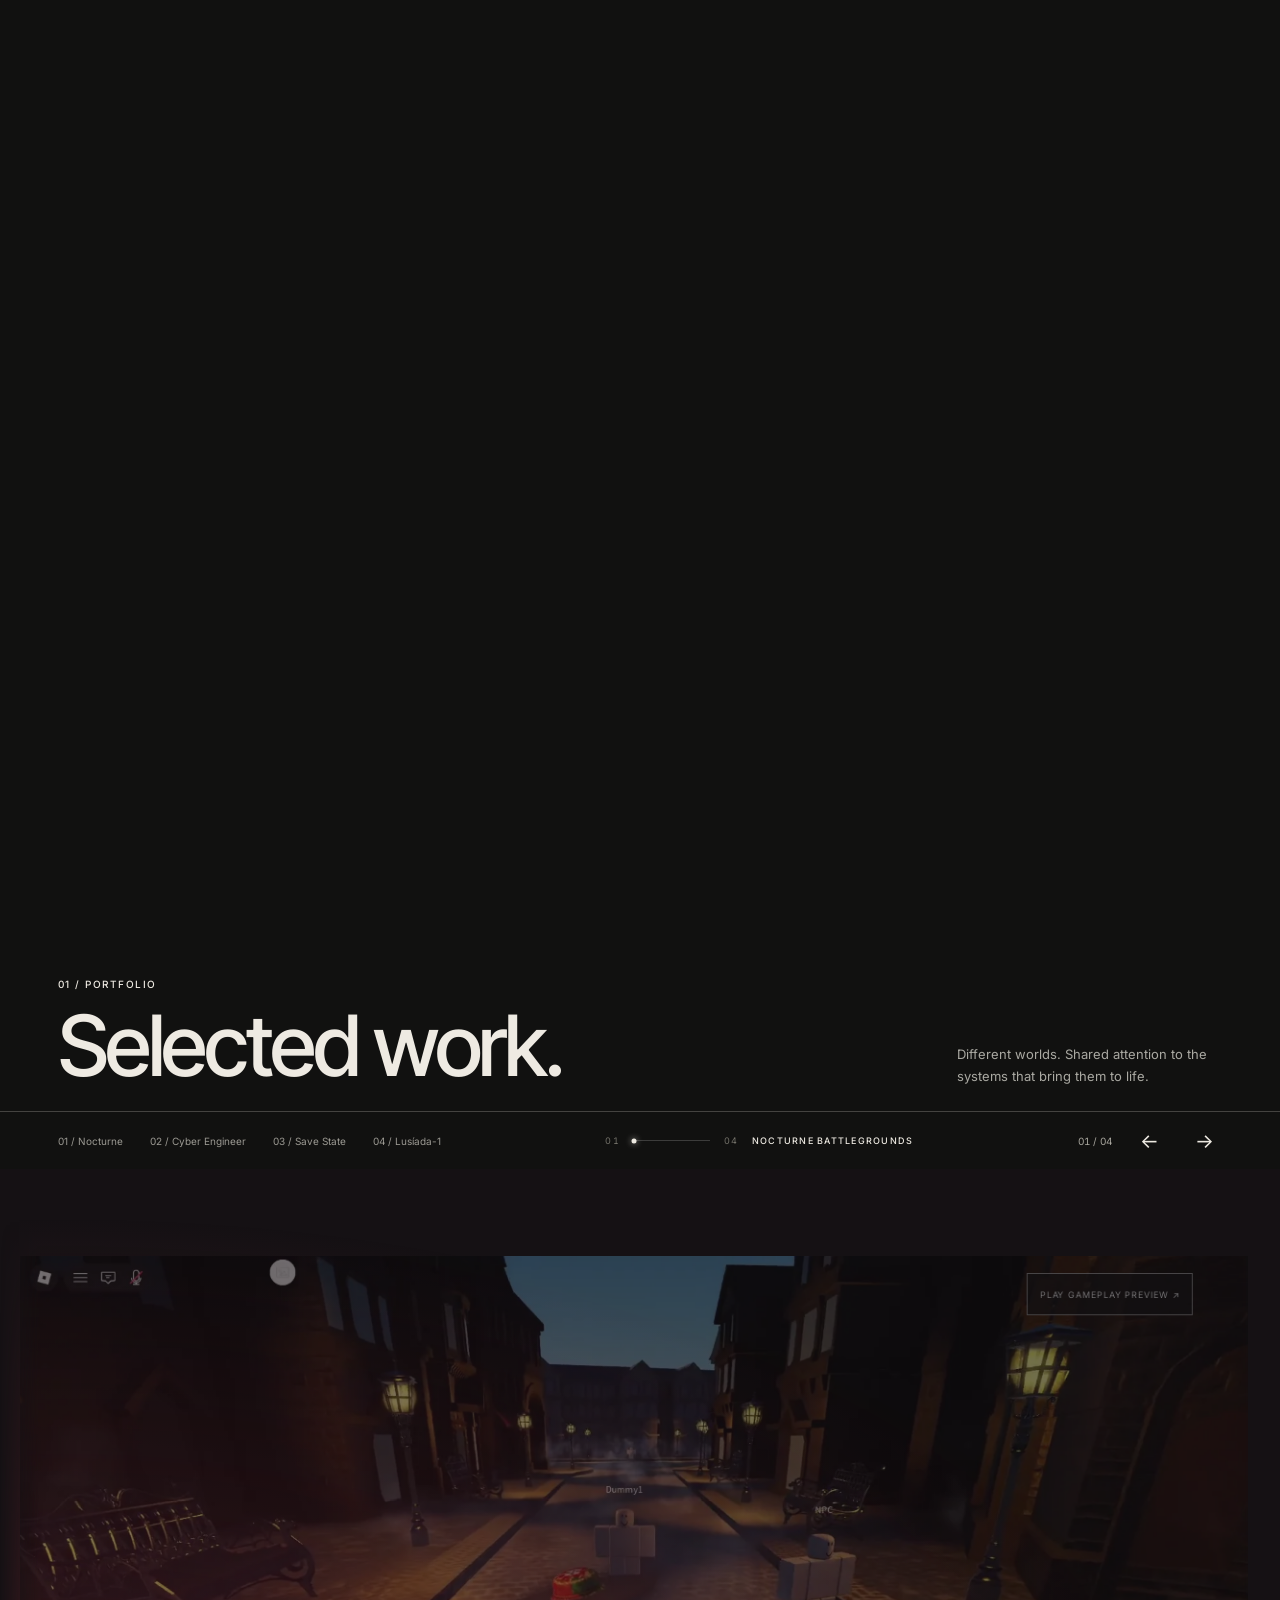
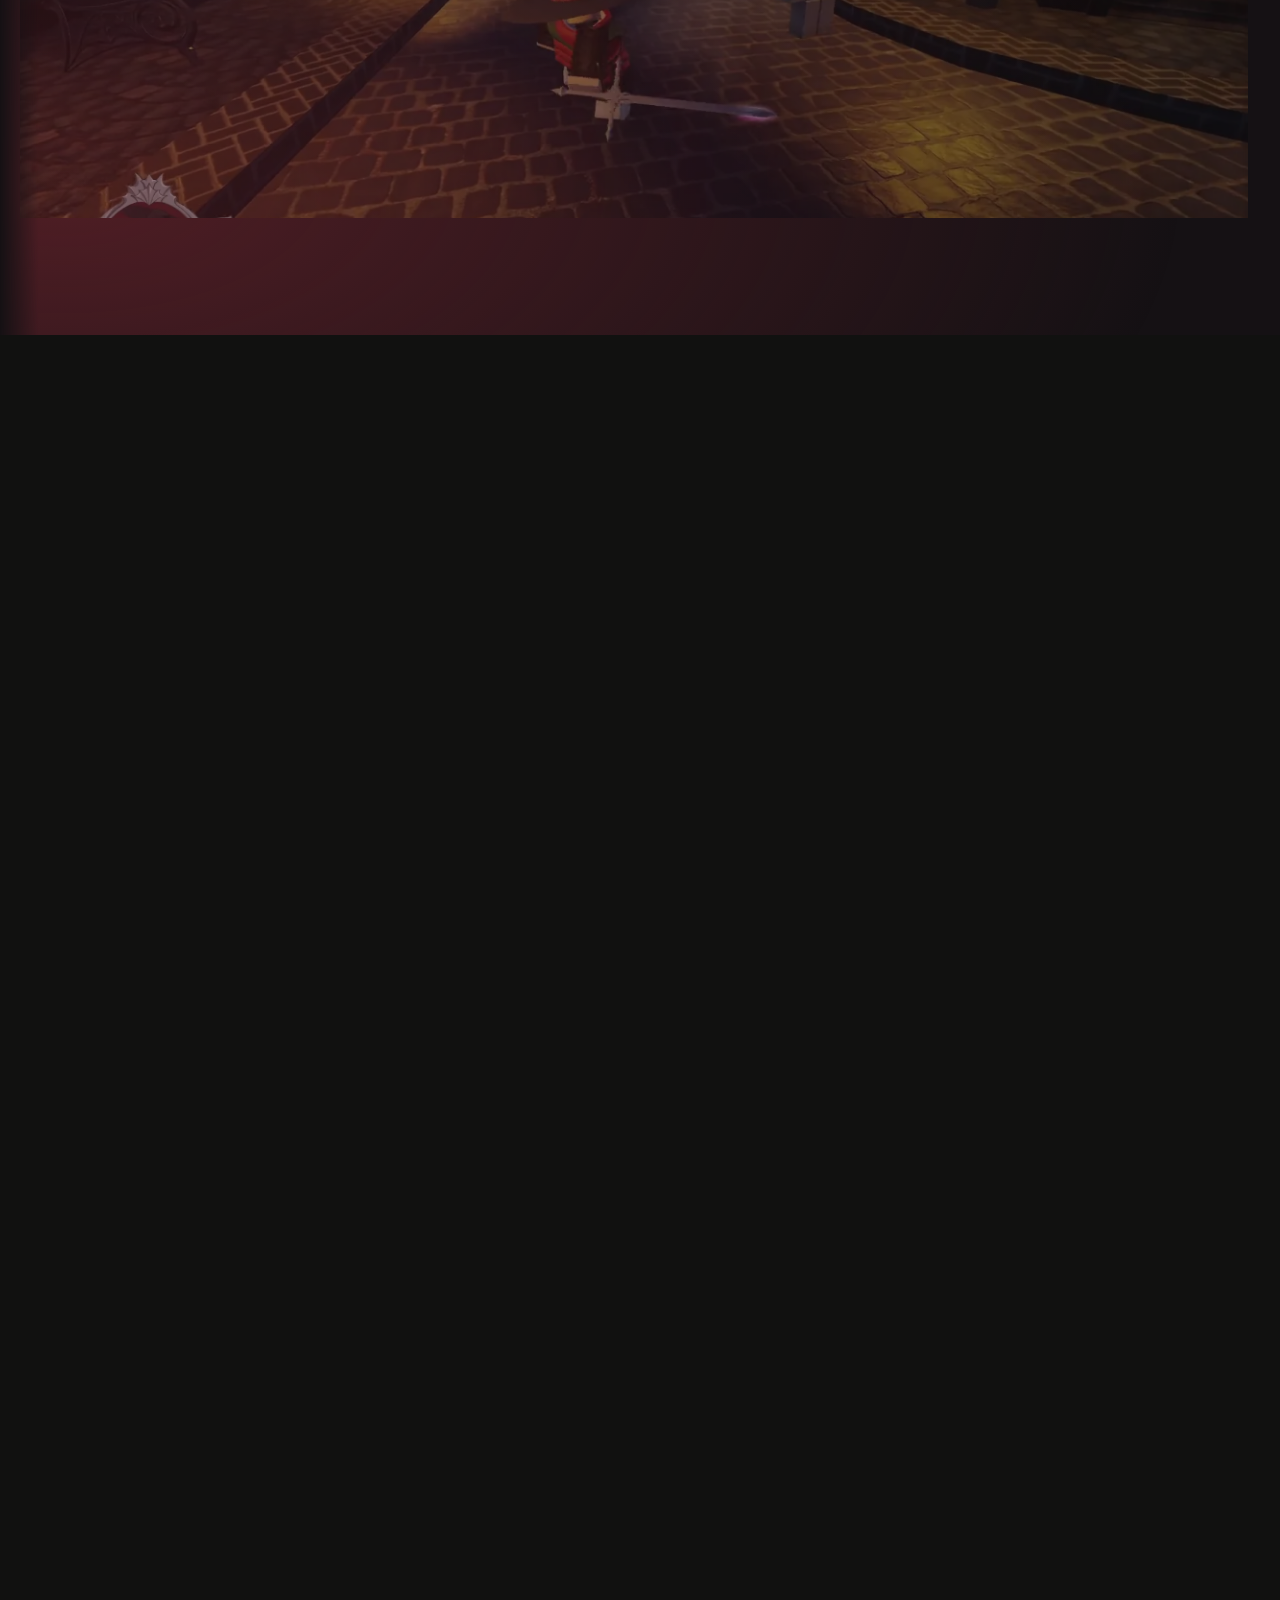
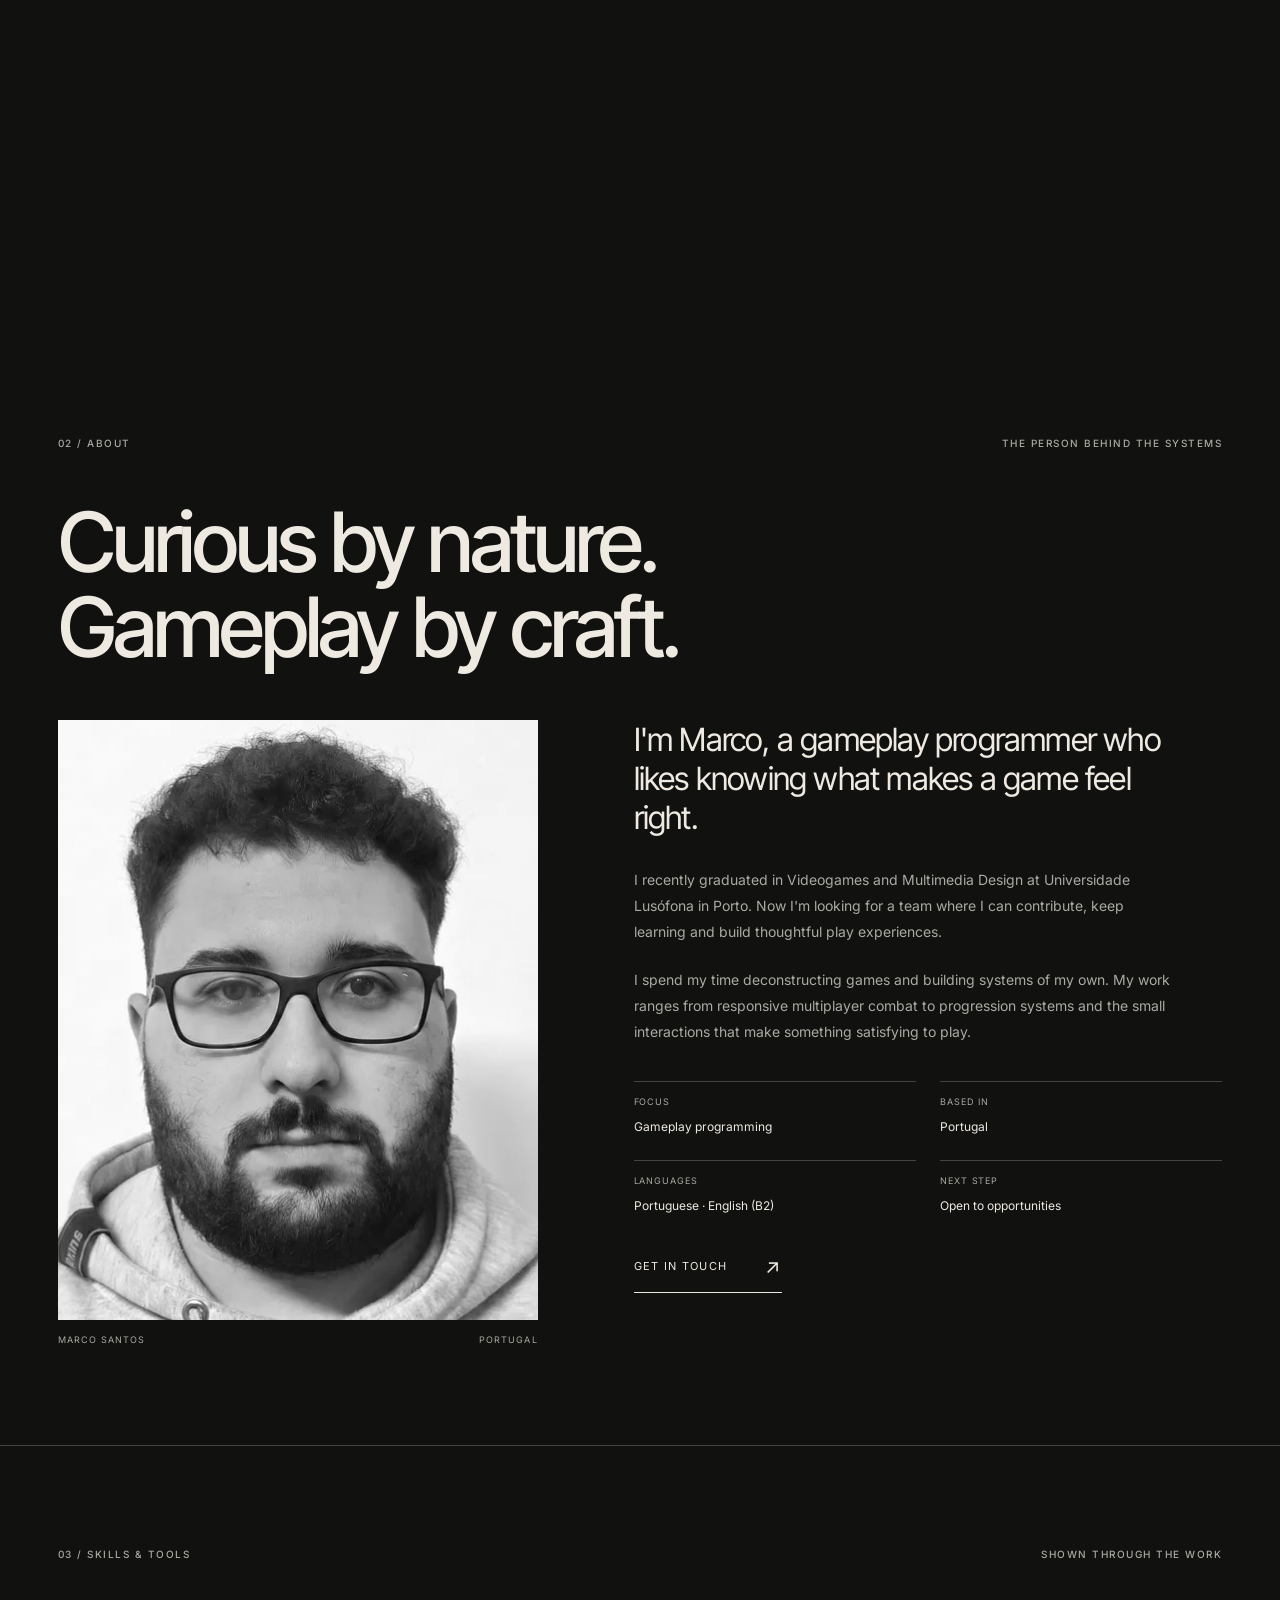
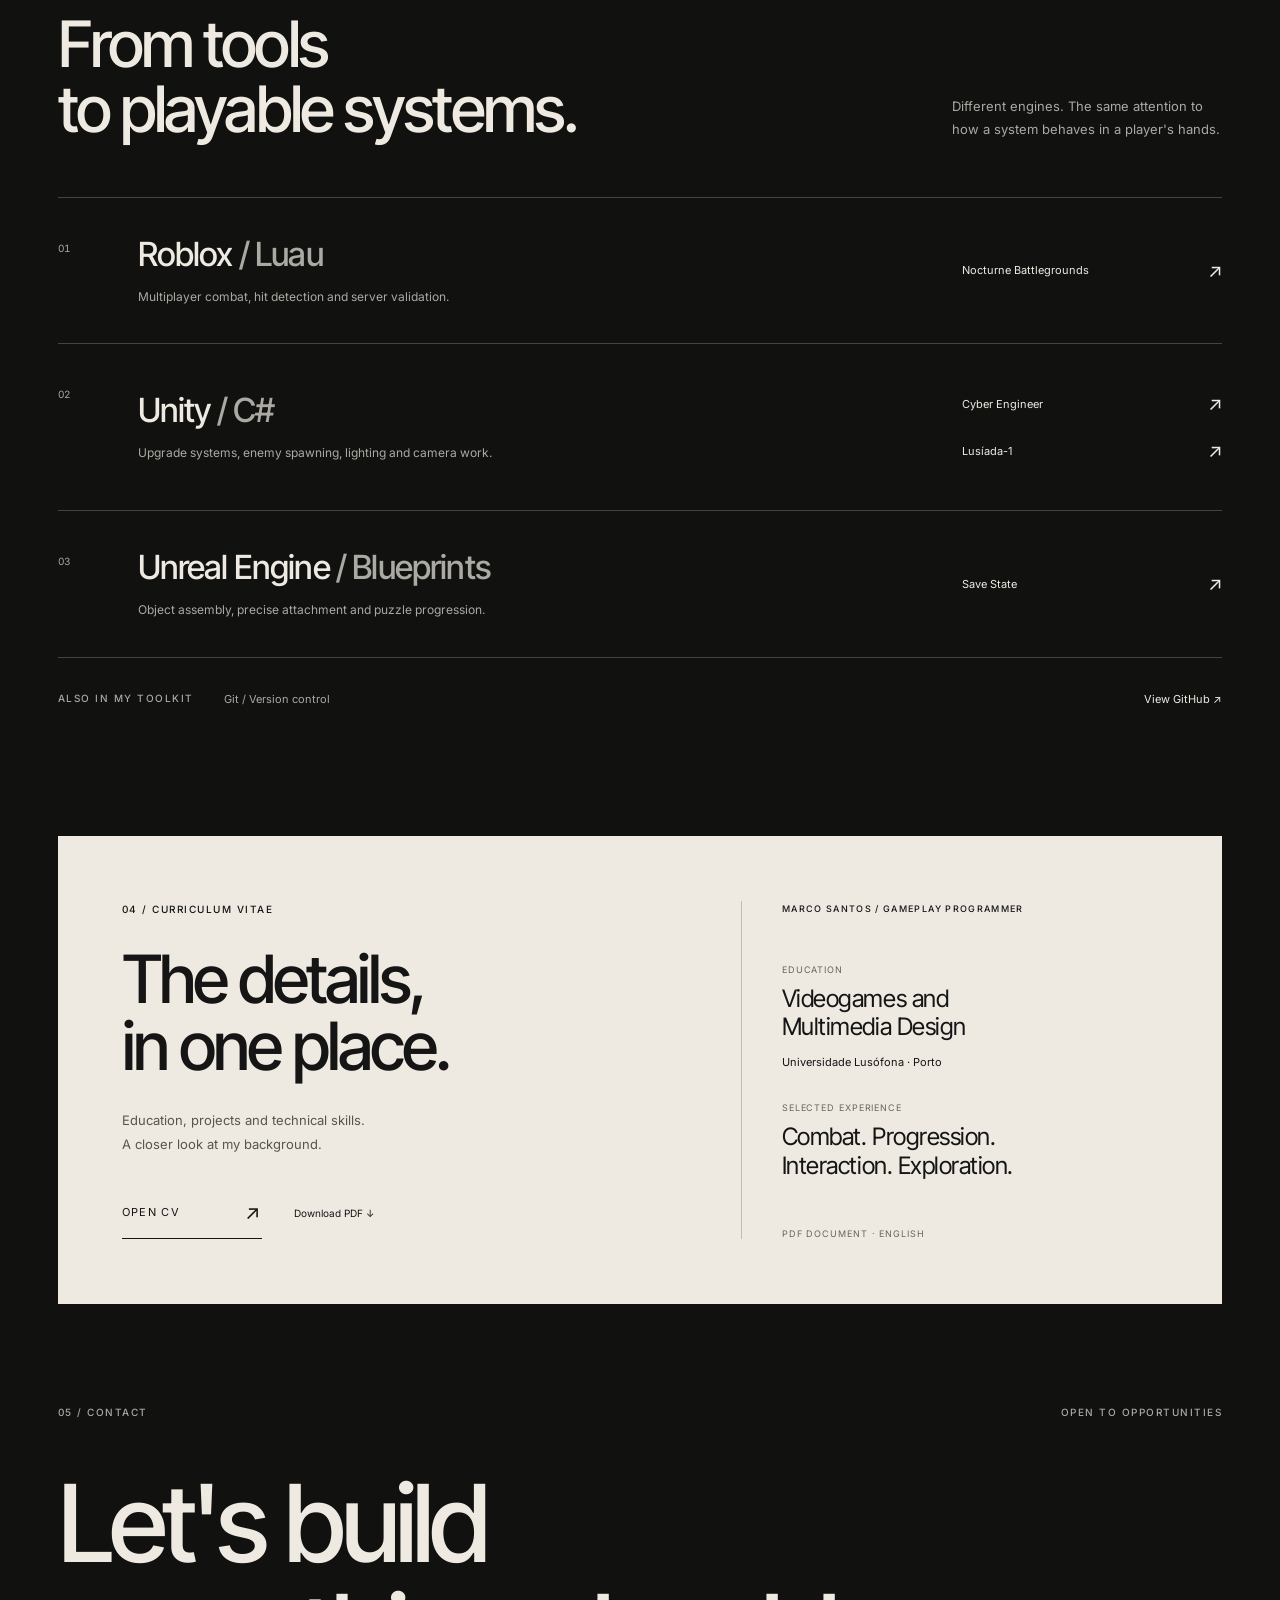
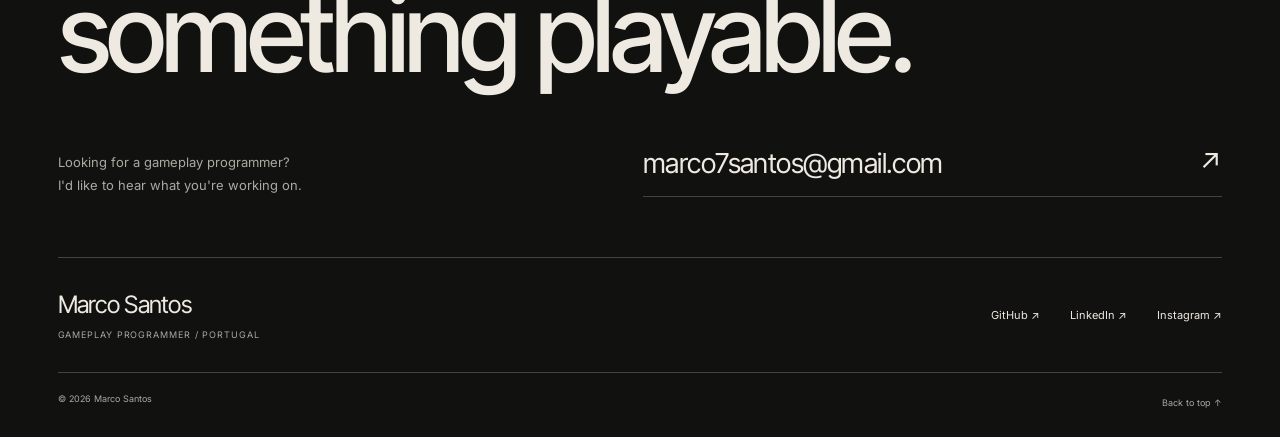
==== commit acd6735b: "V5" ====
--- a/index.html
+++ b/index.html
@@ -6,6 +6,19 @@
   <meta name="description" content="Marco Santos — Gameplay Programmer. Combat, progression, and interactive systems built in Roblox, Unity and Unreal Engine.">
   <meta name="theme-color" content="#111110">
   <title>Marco Santos — Gameplay Programmer</title>
+  <style>@view-transition { navigation: auto; }</style>
+  <script>
+    if ('scrollRestoration' in history) {
+      const navEntry = performance.getEntriesByType('navigation')[0];
+      const isBackForward = navEntry ? navEntry.type === 'back_forward' : (performance.navigation && performance.navigation.type === 2);
+      if (!isBackForward && !location.hash) {
+        history.scrollRestoration = 'manual';
+        window.scrollTo(0, 0);
+      } else {
+        history.scrollRestoration = 'auto';
+      }
+    }
+  </script>
   <link rel="icon" href="data:image/svg+xml,%3Csvg xmlns='http://www.w3.org/2000/svg' viewBox='0 0 64 64'%3E%3Crect width='64' height='64' fill='%23111110'/%3E%3Ctext x='9' y='46' font-size='45' fill='%23eeeae2' font-family='Georgia'%3EM%3C/text%3E%3C/svg%3E">
   <link rel="preconnect" href="https://fonts.googleapis.com">
   <link rel="preconnect" href="https://fonts.gstatic.com" crossorigin>
@@ -43,12 +56,13 @@
       <div class="hero-scene">
         <div class="hero-kicker"><p class="eyebrow">Gameplay programmer</p><p class="eyebrow availability">Portugal · Open to opportunities</p></div>
         <h1 id="hero-title"><span>MARCO</span> <span>SANTOS</span></h1>
-        <figure class="hero-cinema" aria-label="Four project worlds, presented in monochrome">
-          <div class="hero-frame is-current"><img src="assets/media/nocturne-world.webp" width="1295" height="793" alt="Nocturne's gothic cathedral beneath a giant moon" fetchpriority="high" decoding="async"></div>
-          <div class="hero-frame hero-frame--cyber" aria-hidden="true"><img src="assets/media/cyber.webp" width="480" height="852" alt="Cyber Engineer's top-down combat arena" decoding="async"></div>
-          <div class="hero-frame" aria-hidden="true"><img src="assets/media/save-state.webp" width="1280" height="722" alt="Assembling the controller in Save State" decoding="async"></div>
-          <div class="hero-frame" aria-hidden="true"><img src="assets/media/lusiada-world.webp" width="1440" height="812" alt="Lusíada's spacecraft exploring a nebula" decoding="async"></div>
-          <figcaption class="cinema-caption"><span>Selected worlds / <span id="hero-frame-name">Nocturne Battlegrounds</span></span><div class="cinema-controls" hidden><div class="cinema-index" role="group" aria-label="Choose a project frame"><button type="button" aria-label="Show Nocturne frame" aria-pressed="true">01</button><button type="button" aria-label="Show Cyber Engineer frame" aria-pressed="false">02</button><button type="button" aria-label="Show Save State frame" aria-pressed="false">03</button><button type="button" aria-label="Show Lusíada-1 frame" aria-pressed="false">04</button></div><button type="button" class="cinema-pause" aria-label="Pause frame sequence">Pause sequence</button></div></figcaption>
+        <figure class="hero-cinema" aria-label="Continuous gameplay showreel across four project worlds, presented in monochrome">
+          <img class="hero-poster" src="assets/media/extracted/homepage/hero-showreel-poster.webp" alt="Continuous gameplay showreel" decoding="async">
+          <video class="hero-video" muted loop playsinline preload="auto" poster="assets/media/extracted/homepage/hero-showreel-poster.webp" aria-label="Marco Santos gameplay showreel featuring Nocturne Battlegrounds, Cyber Engineer, Save State, and Lusíada-1">
+            <source src="assets/media/extracted/homepage/hero-showreel.webm" type="video/webm">
+            <source src="assets/media/extracted/homepage/hero-showreel.mp4" type="video/mp4">
+          </video>
+          <figcaption class="cinema-caption"><span>Continuous showreel / <span id="hero-frame-name">Nocturne · Cyber · Save State · Lusíada-1</span></span><div class="cinema-controls"><button type="button" class="cinema-pause" aria-label="Pause showreel">Pause showreel</button></div></figcaption>
         </figure>
         <p class="hero-statement">I build systems that feel good to play.</p>
         <div class="hero-base"><a href="#work" class="text-link">Discover the work <span aria-hidden="true">↓</span></a><span class="eyebrow">Combat / Progression / Interaction</span></div>
@@ -75,14 +89,14 @@
           <article class="world nocturne" id="nocturne" aria-labelledby="nocturne-title">
             <div class="world-top"><span class="world-number">01 <small>/ 04</small></span><p class="eyebrow">Roblox / Luau / Multiplayer combat</p></div>
             <h3 id="nocturne-title">Nocturne<span>Battlegrounds</span></h3>
-            <figure class="media" data-project-href="nocturne.html" tabindex="0" role="link" aria-label="View Nocturne Battlegrounds case study"><video aria-hidden="true" data-restore-poster="true" data-src="assets/media/nocturne.mp4" data-poster="assets/media/nocturne-world.webp" muted loop playsinline preload="none" aria-label="Nocturne vampire combat gameplay"></video><button class="preview-toggle" type="button" aria-label="Play Nocturne preview">Play gameplay preview ↗</button></figure>
+            <figure class="media" data-project-href="nocturne.html" tabindex="0" role="link" aria-label="View Nocturne Battlegrounds case study"><img class="media-poster" src="assets/media/extracted/homepage/nocturne-home.webp" alt="Nocturne Battlegrounds preview" aria-hidden="true" decoding="async"><video aria-hidden="true" data-src="assets/media/extracted/homepage/nocturne-home.mp4" poster="assets/media/extracted/homepage/nocturne-home.webp" muted loop playsinline preload="none" aria-label="Nocturne vampire combat gameplay"></video><button class="preview-toggle" type="button" aria-label="Play Nocturne preview">Play gameplay preview ↗</button></figure>
             <div class="world-footer"><p class="world-copy">Vampires. A gothic town. Responsive combat built for a multiplayer world.</p><a class="text-link" href="nocturne.html">View project <span aria-hidden="true">↗</span></a></div>
           </article>
           <article class="world cyber" id="cyber" aria-labelledby="cyber-title">
             <div class="world-top"><span class="world-number">02 <small>/ 04</small></span><p class="eyebrow">Unity / C# / Action roguelike</p></div>
             <div class="cyber-layout">
               <div><h3 id="cyber-title">Cyber<br><span>Engineer</span></h3><p class="world-copy">Fight your own creations.<br>Grow stronger with every wave.</p><a class="text-link" href="cyber.html">View project <span aria-hidden="true">↗</span></a></div>
-              <div class="cyber-composition" data-project-href="cyber.html" tabindex="0" role="link" aria-label="View Cyber Engineer case study"><figure class="cyber-detail"><img src="assets/media/cyber-upgrades.webp" loading="lazy" width="420" height="746" alt="Three upgrade choices in Cyber Engineer" decoding="async"><figcaption>01 / Choose your upgrade</figcaption></figure><figure class="media"><video aria-hidden="true" data-src="assets/media/cyber.mp4" data-poster="assets/media/cyber.webp" muted loop playsinline preload="none" aria-label="Cyber Engineer top-down mobile gameplay"></video><button class="preview-toggle" type="button" aria-label="Play Cyber Engineer preview">Play preview ↗</button></figure><figure class="cyber-detail encounter"><img src="assets/media/cyber-encounter.webp" loading="lazy" width="420" height="746" alt="Enemies converging on the engineer" decoding="async"><figcaption>02 / Face the next wave</figcaption></figure></div>
+              <div class="cyber-composition" data-project-href="cyber.html" tabindex="0" role="link" aria-label="View Cyber Engineer case study"><figure class="cyber-detail"><img src="assets/media/cyber-upgrades.webp" loading="lazy" width="420" height="746" alt="Three upgrade choices in Cyber Engineer" decoding="async"><figcaption>01 / Choose your upgrade</figcaption></figure><figure class="media"><img class="media-poster" src="assets/media/cyber.webp" alt="Cyber Engineer preview" aria-hidden="true" decoding="async"><video aria-hidden="true" data-src="assets/media/cyber.mp4" poster="assets/media/cyber.webp" muted loop playsinline preload="none" aria-label="Cyber Engineer top-down mobile gameplay"></video><button class="preview-toggle" type="button" aria-label="Play Cyber Engineer preview">Play preview ↗</button></figure><figure class="cyber-detail encounter"><img src="assets/media/cyber-encounter.webp" loading="lazy" width="420" height="746" alt="Enemies converging on the engineer" decoding="async"><figcaption>02 / Face the next wave</figcaption></figure></div>
               <div class="system-notes"><div><span class="eyebrow">01 / Progression</span><p>Character, weapon and gadget upgrades.</p></div><div><span class="eyebrow">02 / Encounters</span><p>Twenty waves. Controlled enemy spawning.</p></div></div>
             </div>
           </article>
@@ -90,12 +104,12 @@
             <div class="world-top"><span class="world-number">03 <small>/ 04</small></span><p class="eyebrow">Unreal Engine / Blueprints / Puzzle</p></div>
             <div class="save-layout">
               <div><h3 id="save-title">Save<br> State</h3><p class="world-copy">Slow down. Piece it together.<br>A little care, a satisfying fit.</p><a class="text-link" href="savestate.html">View project <span aria-hidden="true">↗</span></a></div>
-              <div class="save-composition" data-project-href="savestate.html" tabindex="0" role="link" aria-label="View Save State case study"><figure class="media"><video aria-hidden="true" data-src="assets/media/save-state.mp4" data-poster="assets/media/save-state.webp" muted loop playsinline preload="none" aria-label="Assembling a controller in Save State"></video><button class="preview-toggle" type="button" aria-label="Play Save State preview">Play preview ↗</button></figure><figure class="save-detail"><img src="assets/media/save-detail-1.webp" width="720" height="406" loading="lazy" alt="Controller parts arranged at their assembly points" decoding="async"><figcaption>02 / Find the fit</figcaption></figure><figure class="save-detail"><img src="assets/media/save-detail-2.webp" width="720" height="406" loading="lazy" alt="A completed controller being inspected" decoding="async"><figcaption>03 / Put it together</figcaption></figure><p class="save-caption">Small interactions. A satisfying whole.</p></div>
+              <div class="save-composition" data-project-href="savestate.html" tabindex="0" role="link" aria-label="View Save State case study"><figure class="media"><img class="media-poster" src="assets/media/extracted/homepage/save-state-home.webp" alt="Save State preview" aria-hidden="true" decoding="async"><video aria-hidden="true" data-src="assets/media/extracted/homepage/save-state-home.mp4" poster="assets/media/extracted/homepage/save-state-home.webp" muted loop playsinline preload="none" aria-label="Assembling a controller in Save State"></video><button class="preview-toggle" type="button" aria-label="Play Save State preview">Play preview ↗</button></figure><figure class="save-detail"><img src="assets/media/save-detail-1.webp" width="720" height="406" loading="lazy" alt="Controller parts arranged at their assembly points" decoding="async"><figcaption>02 / Find the fit</figcaption></figure><figure class="save-detail"><img src="assets/media/save-detail-2.webp" width="720" height="406" loading="lazy" alt="A completed controller being inspected" decoding="async"><figcaption>03 / Put it together</figcaption></figure><p class="save-caption">Small interactions. A satisfying whole.</p></div>
             </div>
           </article>
           <article class="world lusiada" id="lusiada" aria-labelledby="lusiada-title">
             <div class="world-top"><span class="world-number">04 <small>/ 04</small></span><p class="eyebrow">Unity / C# / Space exploration</p></div>
-            <figure class="media" data-project-href="lusiada1.html" tabindex="0" role="link" aria-label="View Lusíada-1 case study"><video aria-hidden="true" data-src="assets/media/lusiada.mp4" data-poster="assets/media/lusiada-world.webp" muted loop playsinline preload="none" aria-label="Lusíada spacecraft crossing a bright nebula"></video><button class="preview-toggle" type="button" aria-label="Play Lusíada-1 preview">Play preview ↗</button></figure>
+            <figure class="media" data-project-href="lusiada1.html" tabindex="0" role="link" aria-label="View Lusíada-1 case study"><img class="media-poster" src="assets/media/extracted/homepage/lusiada-home.webp" alt="Lusíada-1 preview" aria-hidden="true" decoding="async"><video aria-hidden="true" data-src="assets/media/extracted/homepage/lusiada-home.mp4" poster="assets/media/extracted/homepage/lusiada-home.webp" muted loop playsinline preload="none" aria-label="Lusíada spacecraft crossing a bright nebula"></video><button class="preview-toggle" type="button" aria-label="Play Lusíada-1 preview">Play preview ↗</button></figure>
             <h3 id="lusiada-title">Lusíada-1</h3><p class="subtitle">Lost signal. New horizons.</p>
             <div class="world-footer"><p class="world-copy">A voyage beyond the familiar.<br>Lighting and camera work in service of discovery.</p><a class="text-link" href="lusiada1.html">View project <span aria-hidden="true">↗</span></a></div>
           </article>
@@ -135,6 +149,6 @@
     <div class="p2-footer-base"><p>© 2026 Marco Santos</p><a href="#main">Back to top ↑</a></div>
   </footer>
   <aside class="font-review" aria-label="Typography audition"><label for="font-choice">Typography study</label><select id="font-choice"><option value="instrument">Instrument Serif + Inter</option><option value="bodoni">Bodoni Moda + Inter</option><option value="tight">Inter Tight + Inter</option></select></aside>
-  <noscript><style>.preview-toggle { display:none } video { display:none } .media::before { content:''; display:block; width:100%; height:100%; background:center/cover no-repeat var(--fallback) } .nocturne {--fallback:url('assets/media/nocturne-world.webp')} .cyber {--fallback:url('assets/media/cyber.webp')} .save-state {--fallback:url('assets/media/save-state.webp')} .lusiada {--fallback:url('assets/media/lusiada-world.webp')}</style></noscript>
+  <noscript><style>.preview-toggle { display:none } video { display:none } .media::before { content:''; display:block; width:100%; height:100%; background:center/cover no-repeat var(--fallback) } .nocturne {--fallback:url('assets/media/extracted/homepage/nocturne-home.webp')} .cyber {--fallback:url('assets/media/cyber.webp')} .save-state {--fallback:url('assets/media/extracted/homepage/save-state-home.webp')} .lusiada {--fallback:url('assets/media/extracted/homepage/lusiada-home.webp')}</style></noscript>
 </body>
 </html>
--- a/assets/css/hero.css
+++ b/assets/css/hero.css
@@ -2,27 +2,23 @@
 .hero { display:block; padding:var(--header-height) 0 0; min-height:0; position:relative; --hero-progress:0; }
 .hero.is-scroll-hero { height:165svh; }
 .hero-scene { position:sticky; top:var(--header-height); height:calc(100svh - var(--header-height)); min-height:570px; isolation:isolate; }
-.hero .hero-kicker { position:absolute; top:4%; left:var(--gutter); right:var(--gutter); margin:0; z-index:3; }
-.hero h1, html[data-type='tight'] .hero h1 { position:absolute; z-index:3; top:10%; left:var(--gutter); right:var(--gutter); margin:0; padding:0; border:0; font-size:12.2vw; font-weight:500; line-height:.9; letter-spacing:-.055em; pointer-events:none; }
+.hero .hero-kicker { position:absolute; top:clamp(14px,2.2svh,24px); left:var(--gutter); right:var(--gutter); margin:0; z-index:12; }
+.hero h1, html[data-type='tight'] .hero h1 { position:absolute; z-index:10; top:clamp(36px,5.8svh,54px); left:var(--gutter); right:var(--gutter); margin:0; padding:0; border:0; font-size:clamp(52px,11.4vw,200px); font-weight:500; line-height:.88; letter-spacing:-.05em; pointer-events:none; }
 .hero h1,.hero .hero-kicker,.hero .hero-statement { opacity:clamp(0,calc(1 - var(--hero-progress)*1.7),1); transform:translateY(calc(var(--hero-progress)*-45px)); }
-.hero-cinema { position:absolute; overflow:hidden; left:calc(var(--gutter)*(1 - var(--hero-progress))); right:calc(var(--gutter)*(1 - var(--hero-progress))); top:calc(28%*(1 - var(--hero-progress))); bottom:calc(6%*(1 - var(--hero-progress))); background:#191919; }
-.hero-frame { position:absolute; inset:0; opacity:0; transition:opacity 1.2s ease; filter:grayscale(1); }
-.hero-frame.is-current { opacity:1; }
-
-.hero-frame img { width:100%; height:100%; object-fit:cover; object-position:center 42%; }
-.hero-frame:first-child img { object-position:center 28%; }
-.hero-frame--cyber { background:center/cover url('../media/cyber.webp'); }
-.hero-frame--cyber::before { content:''; position:absolute; inset:0; background:#0009; backdrop-filter:blur(18px); }
-.hero-frame--cyber img { position:relative; object-fit:contain; }
-.hero-cinema::after { content:''; position:absolute; inset:0; background:linear-gradient(0deg,#000e,#0008 30%,transparent 70%),linear-gradient(180deg,#0003,transparent 30%); pointer-events:none; }
-.hero .hero-statement { position:absolute; z-index:3; left:calc(var(--gutter) + 26px); bottom:18%; max-width:550px; font-size:clamp(25px,3vw,46px); font-weight:500; letter-spacing:-.025em; line-height:1.08; text-shadow:0 2px 24px #000; pointer-events:none; }
+.hero-cinema { position:absolute; overflow:hidden; z-index:1; left:calc(var(--gutter)*(1 - var(--hero-progress))); right:calc(var(--gutter)*(1 - var(--hero-progress))); top:calc(18%*(1 - var(--hero-progress))); bottom:calc(5.5%*(1 - var(--hero-progress))); background:#111110; }
+.hero-poster,
+.hero-video { position:absolute; inset:0; width:100%; height:100%; object-fit:cover; object-position:center 42%; display:block; filter:grayscale(1); }
+.hero-poster { z-index:1; }
+.hero-video { z-index:2; opacity:0; transition:opacity .8s ease; }
+.hero-video.is-playing { opacity:1; }
+.hero-cinema::after { content:''; position:absolute; inset:0; z-index:3; background:linear-gradient(180deg,#111110 0%,rgba(17,17,16,0.85) 35px,rgba(17,17,16,0.25) 75px,transparent 125px),linear-gradient(0deg,rgba(0,0,0,0.85) 0%,rgba(0,0,0,0.4) 28%,transparent 60%); pointer-events:none; }
+.hero .hero-statement { position:absolute; z-index:4; left:calc(var(--gutter) + 26px); bottom:18%; max-width:550px; font-size:clamp(25px,3vw,46px); font-weight:500; letter-spacing:-.025em; line-height:1.08; text-shadow:0 2px 24px #000; pointer-events:none; }
 .cinema-caption { position:absolute; z-index:4; bottom:22px; left:26px; right:26px; display:flex; gap:20px; align-items:center; justify-content:space-between; font-size:9px; text-transform:uppercase; letter-spacing:.1em; color:#eeeae2; }
 .cinema-controls { display:flex; align-items:center; gap:24px; }
 .cinema-controls[hidden] { display:none; }
-.cinema-index { display:flex; gap:10px; }
-.cinema-controls button { background:none; font-size:9px; letter-spacing:.08em; text-transform:uppercase; padding:10px 4px; min-height:36px; }
-.cinema-index button { border-bottom:1px solid transparent; opacity:.6; }
-.cinema-index button[aria-pressed='true'] { border-color:currentColor; opacity:1; }
+.cinema-controls button { background:none; border:none; border-bottom:1px solid rgba(238,234,226,0.4); color:inherit; font-family:inherit; font-size:9px; letter-spacing:.08em; text-transform:uppercase; padding:6px 0; min-height:30px; cursor:pointer; opacity:.75; transition:opacity .2s ease, border-color .2s ease; }
+.cinema-controls button:hover,
+.cinema-controls button:focus-visible { opacity:1; border-color:#eeeae2; }
 .hero .hero-base { position:absolute; left:var(--gutter); right:var(--gutter); bottom:0; height:6%; margin:0; z-index:5; }
 .hero .hero-base .text-link { font-size:9px; padding:6px 0; }
 .hero .hero-base > .eyebrow { font-size:8px; }
@@ -30,11 +26,11 @@
 .is-scroll-hero .hero-base:focus-within { opacity:1; background:var(--background); }
 @media (max-width:600px) {
   .hero-scene { min-height:640px; }
-  .hero .hero-kicker { top:3%; gap:20px; }
+  .hero .hero-kicker { top:16px; gap:20px; }
   .hero .hero-kicker .eyebrow { font-size:8px; }
-  .hero h1,html[data-type='tight'] .hero h1 { top:10%; font-size:19vw; white-space:normal; }
+  .hero h1,html[data-type='tight'] .hero h1 { top:46px; font-size:16.5vw; line-height:.9; white-space:normal; }
   .hero h1 span { display:block; }
-  .hero-cinema { top:calc(29%*(1 - var(--hero-progress))); }
+  .hero-cinema { top:calc(23%*(1 - var(--hero-progress))); bottom:calc(6%*(1 - var(--hero-progress))); }
   .hero .hero-statement { left:calc(var(--gutter) + 16px); right:calc(var(--gutter) + 16px); bottom:24%; font-size:26px; }
   .cinema-caption { left:16px; right:16px; bottom:14px; flex-direction:column; align-items:flex-start; gap:7px; font-size:8px; }
   .cinema-controls { width:100%; justify-content:space-between; gap:10px; }
@@ -42,10 +38,12 @@
 }
 @media (max-height:650px) and (min-width:601px) {
   .hero-scene { min-height:480px; }
-  .hero h1,html[data-type='tight'] .hero h1 { font-size:11vw; }
+  .hero .hero-kicker { top:12px; }
+  .hero h1,html[data-type='tight'] .hero h1 { top:30px; font-size:10.5vw; }
+  .hero-cinema { top:calc(18%*(1 - var(--hero-progress))); bottom:calc(5%*(1 - var(--hero-progress))); }
 }
 @media (prefers-reduced-motion:reduce) {
-  .hero-frame { transition:none; }
+  .hero-video { display:none; }
 }
 /* Pin spacing is managed by ScrollTrigger, not a second CSS scroll range. */
 .hero.is-scroll-hero{height:auto}
--- a/assets/css/polish.css
+++ b/assets/css/polish.css
@@ -10,70 +10,85 @@
 @keyframes portfolio-out { to { opacity: 0; } }
 @keyframes portfolio-in { from { opacity: 0; transform: translateY(4px); } to { opacity: 1; transform: none; } }
 
-/* 1. SHARED-ELEMENT / CONTINUITY VIEW TRANSITIONS */
-#nocturne .media,
+/* 1. SHARED-ELEMENT / CONTINUITY VIEW TRANSITIONS (SCOPED) */
+#nocturne[data-transition-active] .media,
 .nocturne-case .case-hero-image {
-  view-transition-name: project-media-nocturne;
-}
-#nocturne h3,
+  view-transition-name: project-media;
+}
+#nocturne[data-transition-active] h3,
 .nocturne-case .case-hero h1 {
-  view-transition-name: project-title-nocturne;
-}
-
-#cyber .cyber-composition,
+  view-transition-name: project-title;
+}
+
+#cyber[data-transition-active] .cyber-composition,
 .cyber-case .ce-hero-sequence {
-  view-transition-name: project-media-cyber;
-}
-#cyber h3,
+  view-transition-name: project-media;
+}
+#cyber[data-transition-active] h3,
 .cyber-case .ce-hero h1 {
-  view-transition-name: project-title-cyber;
-}
-
-#save-state .save-composition .media,
+  view-transition-name: project-title;
+}
+
+#save-state[data-transition-active] .save-composition .media,
 .save-case .ss-hero-frame {
-  view-transition-name: project-media-savestate;
-}
-#save-state h3,
+  view-transition-name: project-media;
+}
+#save-state[data-transition-active] h3,
 .save-case .ss-hero-title h1 {
-  view-transition-name: project-title-savestate;
-}
-
-#lusiada .media,
+  view-transition-name: project-title;
+}
+
+#lusiada[data-transition-active] .media,
 .lusiada-case .lu-hero-world {
-  view-transition-name: project-media-lusiada;
-}
-#lusiada h3,
+  view-transition-name: project-media;
+}
+#lusiada[data-transition-active] h3,
 .lusiada-case .lu-title h1 {
-  view-transition-name: project-title-lusiada;
-}
-
-::view-transition-group(project-media-nocturne),
-::view-transition-group(project-media-cyber),
-::view-transition-group(project-media-savestate),
-::view-transition-group(project-media-lusiada) {
+  view-transition-name: project-title;
+}
+
+::view-transition-group(project-media) {
   animation-duration: 260ms;
   animation-timing-function: cubic-bezier(0.22, 1, 0.36, 1);
   overflow: clip;
 }
 
-::view-transition-group(project-title-nocturne),
-::view-transition-group(project-title-cyber),
-::view-transition-group(project-title-savestate),
-::view-transition-group(project-title-lusiada) {
+::view-transition-group(project-title) {
   animation-duration: 200ms;
   animation-timing-function: cubic-bezier(0.22, 1, 0.36, 1);
 }
 
-::view-transition-old(project-media-nocturne),
-::view-transition-new(project-media-nocturne),
-::view-transition-old(project-media-cyber),
-::view-transition-new(project-media-cyber),
-::view-transition-old(project-media-savestate),
-::view-transition-new(project-media-savestate),
-::view-transition-old(project-media-lusiada),
-::view-transition-new(project-media-lusiada) {
+::view-transition-old(project-media),
+::view-transition-new(project-media) {
   object-fit: cover;
   height: 100%;
+}
+
+/* Underlying posters for video slots to ensure immediate visual state */
+.media-poster {
+  position: absolute;
+  inset: 0;
+  width: 100%;
+  height: 100%;
+  object-fit: cover;
+  pointer-events: none;
+  z-index: 1;
+  display: block;
+}
+.cyber .media-poster {
+  object-fit: contain;
+}
+.save-state .media-poster {
+  object-fit: contain;
+}
+.lusiada .media-poster,
+.is-horizontal .lusiada .media-poster {
+  object-fit: contain;
+  mask-image: radial-gradient(ellipse 60% 55% at 52% 48%, #000 22%, transparent 68%);
+}
+.media video {
+  position: relative;
+  z-index: 2;
 }
 
 /* 2. EDITORIAL PROGRESS INDICATOR */
